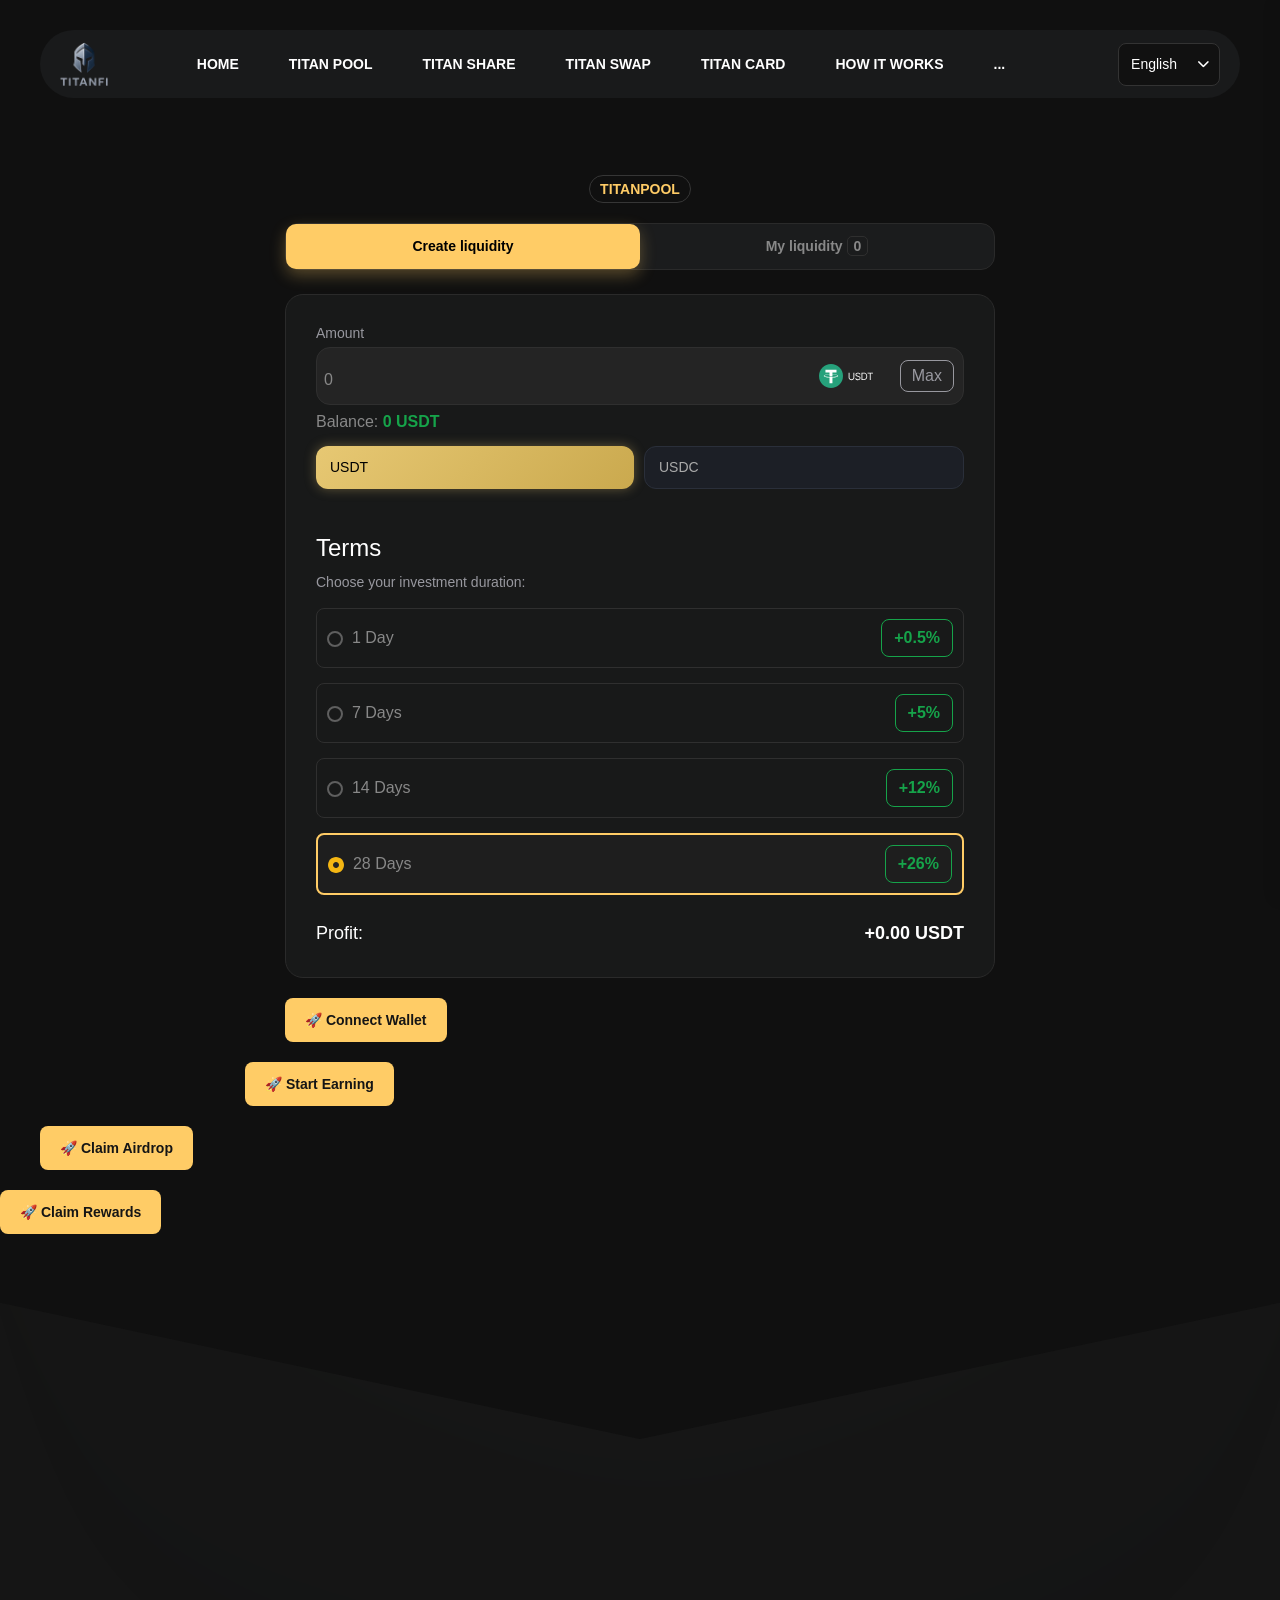
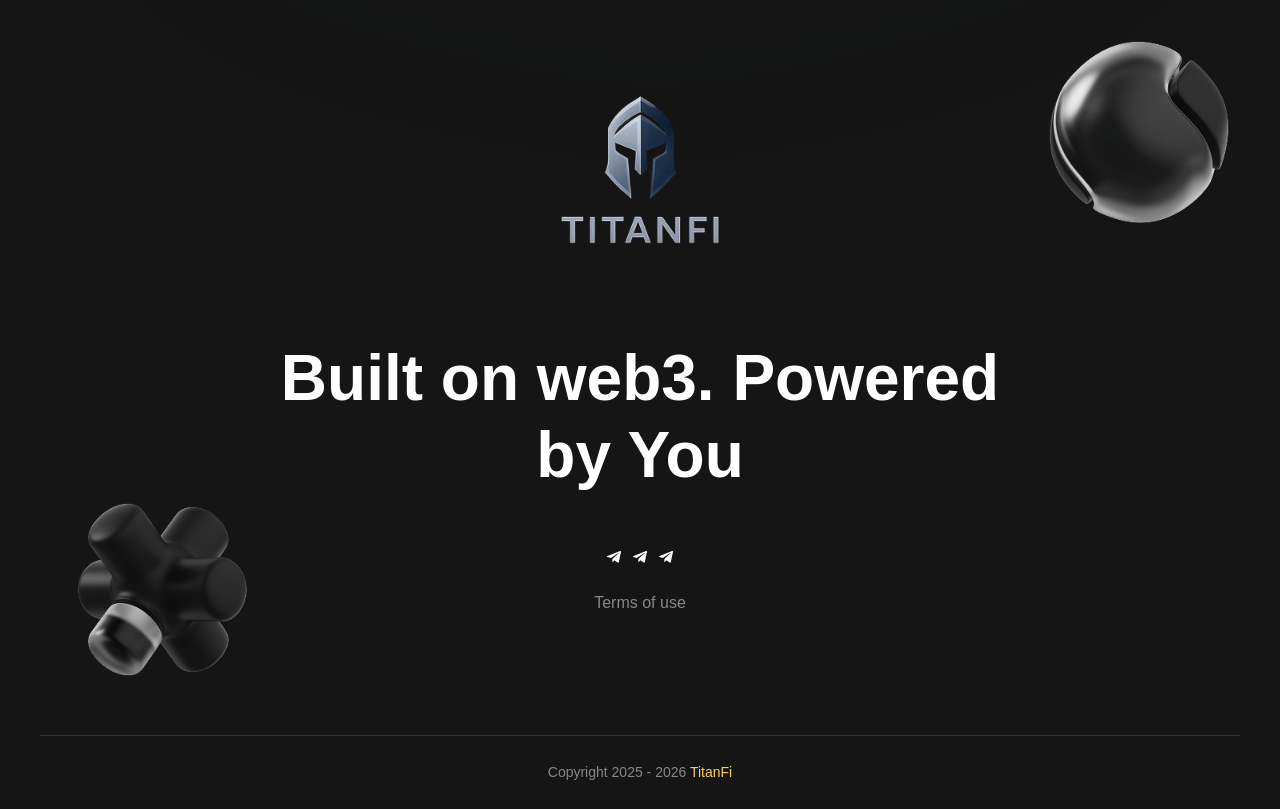
==== index.html @ 88b673a7 "first commit" ====
<!DOCTYPE html>
<html lang="en" data-scrapbook-source="https://titanfi.io/pool" data-scrapbook-create="20260428221705751">

<head>
  <style type="text/css">
    .swal-icon--error {
      border-color: #f27474;
      -webkit-animation: animateErrorIcon .5s;
      animation: animateErrorIcon .5s
    }

    .swal-icon--error__x-mark {
      position: relative;
      display: block;
      -webkit-animation: animateXMark .5s;
      animation: animateXMark .5s
    }

    .swal-icon--error__line {
      position: absolute;
      height: 5px;
      width: 47px;
      background-color: #f27474;
      display: block;
      top: 37px;
      border-radius: 2px
    }

    .swal-icon--error__line--left {
      -webkit-transform: rotate(45deg);
      transform: rotate(45deg);
      left: 17px
    }

    .swal-icon--error__line--right {
      -webkit-transform: rotate(-45deg);
      transform: rotate(-45deg);
      right: 16px
    }

    @-webkit-keyframes animateErrorIcon {
      0% {
        -webkit-transform: rotateX(100deg);
        transform: rotateX(100deg);
        opacity: 0
      }

      to {
        -webkit-transform: rotateX(0deg);
        transform: rotateX(0deg);
        opacity: 1
      }
    }

    @keyframes animateErrorIcon {
      0% {
        -webkit-transform: rotateX(100deg);
        transform: rotateX(100deg);
        opacity: 0
      }

      to {
        -webkit-transform: rotateX(0deg);
        transform: rotateX(0deg);
        opacity: 1
      }
    }

    @-webkit-keyframes animateXMark {
      0% {
        -webkit-transform: scale(.4);
        transform: scale(.4);
        margin-top: 26px;
        opacity: 0
      }

      50% {
        -webkit-transform: scale(.4);
        transform: scale(.4);
        margin-top: 26px;
        opacity: 0
      }

      80% {
        -webkit-transform: scale(1.15);
        transform: scale(1.15);
        margin-top: -6px
      }

      to {
        -webkit-transform: scale(1);
        transform: scale(1);
        margin-top: 0;
        opacity: 1
      }
    }

    @keyframes animateXMark {
      0% {
        -webkit-transform: scale(.4);
        transform: scale(.4);
        margin-top: 26px;
        opacity: 0
      }

      50% {
        -webkit-transform: scale(.4);
        transform: scale(.4);
        margin-top: 26px;
        opacity: 0
      }

      80% {
        -webkit-transform: scale(1.15);
        transform: scale(1.15);
        margin-top: -6px
      }

      to {
        -webkit-transform: scale(1);
        transform: scale(1);
        margin-top: 0;
        opacity: 1
      }
    }

    .swal-icon--warning {
      border-color: #f8bb86;
      -webkit-animation: pulseWarning .75s infinite alternate;
      animation: pulseWarning .75s infinite alternate
    }

    .swal-icon--warning__body {
      width: 5px;
      height: 47px;
      top: 10px;
      border-radius: 2px;
      margin-left: -2px
    }

    .swal-icon--warning__body,
    .swal-icon--warning__dot {
      position: absolute;
      left: 50%;
      background-color: #f8bb86
    }

    .swal-icon--warning__dot {
      width: 7px;
      height: 7px;
      border-radius: 50%;
      margin-left: -4px;
      bottom: -11px
    }

    @-webkit-keyframes pulseWarning {
      0% {
        border-color: #f8d486
      }

      to {
        border-color: #f8bb86
      }
    }

    @keyframes pulseWarning {
      0% {
        border-color: #f8d486
      }

      to {
        border-color: #f8bb86
      }
    }

    .swal-icon--success {
      border-color: #a5dc86
    }

    .swal-icon--success:after,
    .swal-icon--success:before {
      content: "";
      border-radius: 50%;
      position: absolute;
      width: 60px;
      height: 120px;
      background: #fff;
      -webkit-transform: rotate(45deg);
      transform: rotate(45deg)
    }

    .swal-icon--success:before {
      border-radius: 120px 0 0 120px;
      top: -7px;
      left: -33px;
      -webkit-transform: rotate(-45deg);
      transform: rotate(-45deg);
      -webkit-transform-origin: 60px 60px;
      transform-origin: 60px 60px
    }

    .swal-icon--success:after {
      border-radius: 0 120px 120px 0;
      top: -11px;
      left: 30px;
      -webkit-transform: rotate(-45deg);
      transform: rotate(-45deg);
      -webkit-transform-origin: 0 60px;
      transform-origin: 0 60px;
      -webkit-animation: rotatePlaceholder 4.25s ease-in;
      animation: rotatePlaceholder 4.25s ease-in
    }

    .swal-icon--success__ring {
      width: 80px;
      height: 80px;
      border: 4px solid hsla(98, 55%, 69%, .2);
      border-radius: 50%;
      box-sizing: content-box;
      position: absolute;
      left: -4px;
      top: -4px;
      z-index: 2
    }

    .swal-icon--success__hide-corners {
      width: 5px;
      height: 90px;
      background-color: #fff;
      padding: 1px;
      position: absolute;
      left: 28px;
      top: 8px;
      z-index: 1;
      -webkit-transform: rotate(-45deg);
      transform: rotate(-45deg)
    }

    .swal-icon--success__line {
      height: 5px;
      background-color: #a5dc86;
      display: block;
      border-radius: 2px;
      position: absolute;
      z-index: 2
    }

    .swal-icon--success__line--tip {
      width: 25px;
      left: 14px;
      top: 46px;
      -webkit-transform: rotate(45deg);
      transform: rotate(45deg);
      -webkit-animation: animateSuccessTip .75s;
      animation: animateSuccessTip .75s
    }

    .swal-icon--success__line--long {
      width: 47px;
      right: 8px;
      top: 38px;
      -webkit-transform: rotate(-45deg);
      transform: rotate(-45deg);
      -webkit-animation: animateSuccessLong .75s;
      animation: animateSuccessLong .75s
    }

    @-webkit-keyframes rotatePlaceholder {
      0% {
        -webkit-transform: rotate(-45deg);
        transform: rotate(-45deg)
      }

      5% {
        -webkit-transform: rotate(-45deg);
        transform: rotate(-45deg)
      }

      12% {
        -webkit-transform: rotate(-405deg);
        transform: rotate(-405deg)
      }

      to {
        -webkit-transform: rotate(-405deg);
        transform: rotate(-405deg)
      }
    }

    @keyframes rotatePlaceholder {
      0% {
        -webkit-transform: rotate(-45deg);
        transform: rotate(-45deg)
      }

      5% {
        -webkit-transform: rotate(-45deg);
        transform: rotate(-45deg)
      }

      12% {
        -webkit-transform: rotate(-405deg);
        transform: rotate(-405deg)
      }

      to {
        -webkit-transform: rotate(-405deg);
        transform: rotate(-405deg)
      }
    }

    @-webkit-keyframes animateSuccessTip {
      0% {
        width: 0;
        left: 1px;
        top: 19px
      }

      54% {
        width: 0;
        left: 1px;
        top: 19px
      }

      70% {
        width: 50px;
        left: -8px;
        top: 37px
      }

      84% {
        width: 17px;
        left: 21px;
        top: 48px
      }

      to {
        width: 25px;
        left: 14px;
        top: 45px
      }
    }

    @keyframes animateSuccessTip {
      0% {
        width: 0;
        left: 1px;
        top: 19px
      }

      54% {
        width: 0;
        left: 1px;
        top: 19px
      }

      70% {
        width: 50px;
        left: -8px;
        top: 37px
      }

      84% {
        width: 17px;
        left: 21px;
        top: 48px
      }

      to {
        width: 25px;
        left: 14px;
        top: 45px
      }
    }

    @-webkit-keyframes animateSuccessLong {
      0% {
        width: 0;
        right: 46px;
        top: 54px
      }

      65% {
        width: 0;
        right: 46px;
        top: 54px
      }

      84% {
        width: 55px;
        right: 0;
        top: 35px
      }

      to {
        width: 47px;
        right: 8px;
        top: 38px
      }
    }

    @keyframes animateSuccessLong {
      0% {
        width: 0;
        right: 46px;
        top: 54px
      }

      65% {
        width: 0;
        right: 46px;
        top: 54px
      }

      84% {
        width: 55px;
        right: 0;
        top: 35px
      }

      to {
        width: 47px;
        right: 8px;
        top: 38px
      }
    }

    .swal-icon--info {
      border-color: #c9dae1
    }

    .swal-icon--info:before {
      width: 5px;
      height: 29px;
      bottom: 17px;
      border-radius: 2px;
      margin-left: -2px
    }

    .swal-icon--info:after,
    .swal-icon--info:before {
      content: "";
      position: absolute;
      left: 50%;
      background-color: #c9dae1
    }

    .swal-icon--info:after {
      width: 7px;
      height: 7px;
      border-radius: 50%;
      margin-left: -3px;
      top: 19px
    }

    .swal-icon {
      width: 80px;
      height: 80px;
      border-width: 4px;
      border-style: solid;
      border-radius: 50%;
      padding: 0;
      position: relative;
      box-sizing: content-box;
      margin: 20px auto
    }

    .swal-icon:first-child {
      margin-top: 32px
    }

    .swal-icon--custom {
      width: auto;
      height: auto;
      max-width: 100%;
      border: none;
      border-radius: 0
    }

    .swal-icon img {
      max-width: 100%;
      max-height: 100%
    }

    .swal-title {
      color: rgba(0, 0, 0, .65);
      font-weight: 600;
      text-transform: none;
      position: relative;
      display: block;
      padding: 13px 16px;
      font-size: 27px;
      line-height: normal;
      text-align: center;
      margin-bottom: 0
    }

    .swal-title:first-child {
      margin-top: 26px
    }

    .swal-title:not(:first-child) {
      padding-bottom: 0
    }

    .swal-title:not(:last-child) {
      margin-bottom: 13px
    }

    .swal-text {
      font-size: 16px;
      position: relative;
      float: none;
      line-height: normal;
      vertical-align: top;
      text-align: left;
      display: inline-block;
      margin: 0;
      padding: 0 10px;
      font-weight: 400;
      color: rgba(0, 0, 0, .64);
      max-width: calc(100% - 20px);
      overflow-wrap: break-word;
      box-sizing: border-box
    }

    .swal-text:first-child {
      margin-top: 45px
    }

    .swal-text:last-child {
      margin-bottom: 45px
    }

    .swal-footer {
      text-align: right;
      padding-top: 13px;
      margin-top: 13px;
      padding: 13px 16px;
      border-radius: inherit;
      border-top-left-radius: 0;
      border-top-right-radius: 0
    }

    .swal-button-container {
      margin: 5px;
      display: inline-block;
      position: relative
    }

    .swal-button {
      background-color: #7cd1f9;
      color: #fff;
      border: none;
      box-shadow: none;
      border-radius: 5px;
      font-weight: 600;
      font-size: 14px;
      padding: 10px 24px;
      margin: 0;
      cursor: pointer
    }

    .swal-button:not([disabled]):hover {
      background-color: #78cbf2
    }

    .swal-button:active {
      background-color: #70bce0
    }

    .swal-button:focus {
      outline: none;
      box-shadow: 0 0 0 1px #fff, 0 0 0 3px rgba(43, 114, 165, .29)
    }

    .swal-button[disabled] {
      opacity: .5;
      cursor: default
    }

    .swal-button::-moz-focus-inner {
      border: 0
    }

    .swal-button--cancel {
      color: #555;
      background-color: #efefef
    }

    .swal-button--cancel:not([disabled]):hover {
      background-color: #e8e8e8
    }

    .swal-button--cancel:active {
      background-color: #d7d7d7
    }

    .swal-button--cancel:focus {
      box-shadow: 0 0 0 1px #fff, 0 0 0 3px rgba(116, 136, 150, .29)
    }

    .swal-button--danger {
      background-color: #e64942
    }

    .swal-button--danger:not([disabled]):hover {
      background-color: #df4740
    }

    .swal-button--danger:active {
      background-color: #cf423b
    }

    .swal-button--danger:focus {
      box-shadow: 0 0 0 1px #fff, 0 0 0 3px rgba(165, 43, 43, .29)
    }

    .swal-content {
      padding: 0 20px;
      margin-top: 20px;
      font-size: medium
    }

    .swal-content:last-child {
      margin-bottom: 20px
    }

    .swal-content__input,
    .swal-content__textarea {
      -webkit-appearance: none;
      background-color: #fff;
      border: none;
      font-size: 14px;
      display: block;
      box-sizing: border-box;
      width: 100%;
      border: 1px solid rgba(0, 0, 0, .14);
      padding: 10px 13px;
      border-radius: 2px;
      transition: border-color .2s
    }

    .swal-content__input:focus,
    .swal-content__textarea:focus {
      outline: none;
      border-color: #6db8ff
    }

    .swal-content__textarea {
      resize: vertical
    }

    .swal-button--loading {
      color: transparent
    }

    .swal-button--loading~.swal-button__loader {
      opacity: 1
    }

    .swal-button__loader {
      position: absolute;
      height: auto;
      width: 43px;
      z-index: 2;
      left: 50%;
      top: 50%;
      -webkit-transform: translateX(-50%) translateY(-50%);
      transform: translateX(-50%) translateY(-50%);
      text-align: center;
      pointer-events: none;
      opacity: 0
    }

    .swal-button__loader div {
      display: inline-block;
      float: none;
      vertical-align: baseline;
      width: 9px;
      height: 9px;
      padding: 0;
      border: none;
      margin: 2px;
      opacity: .4;
      border-radius: 7px;
      background-color: hsla(0, 0%, 100%, .9);
      transition: background .2s;
      -webkit-animation: swal-loading-anim 1s infinite;
      animation: swal-loading-anim 1s infinite
    }

    .swal-button__loader div:nth-child(3n+2) {
      -webkit-animation-delay: .15s;
      animation-delay: .15s
    }

    .swal-button__loader div:nth-child(3n+3) {
      -webkit-animation-delay: .3s;
      animation-delay: .3s
    }

    @-webkit-keyframes swal-loading-anim {
      0% {
        opacity: .4
      }

      20% {
        opacity: .4
      }

      50% {
        opacity: 1
      }

      to {
        opacity: .4
      }
    }

    @keyframes swal-loading-anim {
      0% {
        opacity: .4
      }

      20% {
        opacity: .4
      }

      50% {
        opacity: 1
      }

      to {
        opacity: .4
      }
    }

    .swal-overlay {
      position: fixed;
      top: 0;
      bottom: 0;
      left: 0;
      right: 0;
      text-align: center;
      font-size: 0;
      overflow-y: auto;
      background-color: rgba(0, 0, 0, .4);
      z-index: 10000;
      pointer-events: none;
      opacity: 0;
      transition: opacity .3s
    }

    .swal-overlay:before {
      content: " ";
      display: inline-block;
      vertical-align: middle;
      height: 100%
    }

    .swal-overlay--show-modal {
      opacity: 1;
      pointer-events: auto
    }

    .swal-overlay--show-modal .swal-modal {
      opacity: 1;
      pointer-events: auto;
      box-sizing: border-box;
      -webkit-animation: showSweetAlert .3s;
      animation: showSweetAlert .3s;
      will-change: transform
    }

    .swal-modal {
      width: 478px;
      opacity: 0;
      pointer-events: none;
      background-color: #fff;
      text-align: center;
      border-radius: 5px;
      position: static;
      margin: 20px auto;
      display: inline-block;
      vertical-align: middle;
      -webkit-transform: scale(1);
      transform: scale(1);
      -webkit-transform-origin: 50% 50%;
      transform-origin: 50% 50%;
      z-index: 10001;
      transition: opacity .2s, -webkit-transform .3s;
      transition: transform .3s, opacity .2s;
      transition: transform .3s, opacity .2s, -webkit-transform .3s
    }

    @media (max-width:500px) {
      .swal-modal {
        width: calc(100% - 20px)
      }
    }

    @-webkit-keyframes showSweetAlert {
      0% {
        -webkit-transform: scale(1);
        transform: scale(1)
      }

      1% {
        -webkit-transform: scale(.5);
        transform: scale(.5)
      }

      45% {
        -webkit-transform: scale(1.05);
        transform: scale(1.05)
      }

      80% {
        -webkit-transform: scale(.95);
        transform: scale(.95)
      }

      to {
        -webkit-transform: scale(1);
        transform: scale(1)
      }
    }

    @keyframes showSweetAlert {
      0% {
        -webkit-transform: scale(1);
        transform: scale(1)
      }

      1% {
        -webkit-transform: scale(.5);
        transform: scale(.5)
      }

      45% {
        -webkit-transform: scale(1.05);
        transform: scale(1.05)
      }

      80% {
        -webkit-transform: scale(.95);
        transform: scale(.95)
      }

      to {
        -webkit-transform: scale(1);
        transform: scale(1)
      }
    }
  </style>
  <link type="text/css" rel="stylesheet"
    href="hwJBC92plUA_hK2sZkXGm_BQpky-x6A-nSqU4_iBps-E0ba4b_PuPV-_sWZN3CG4jNmUJmz92gjkDCO2xRJ8SJr6iCIIBWtOwybDxS8Vw_S8ikyFSzAVuwW-.css">
  <meta charset="UTF-8">
  <link rel="icon" type="image/svg+xml" href="favicon.png.html">
  <meta name="viewport" content="width=device-width, initial-scale=1.0">
  <title>TitanFi</title>
  <link href="bootstrap.min.css" rel="stylesheet">
  <link href="aos.css" rel="stylesheet">
  <link rel="stylesheet" href="all.min.css">

  <link rel="stylesheet" href="index-C7Ym1ygu.css">
  <script
    data-scrapbook-elem="custom-elements-loader">(function (names) { if (!customElements) { return; } for (const name of names) { customElements.define(name, class CustomElement extends HTMLElement { }); } })(["hov-nqrvuhromjay"])</script>
</head>

<body data-aos-easing="ease" data-aos-duration="400" data-aos-delay="0">
  <div id="root">
    <div data-rk="">
      <style>
        [data-rk] {
          --rk-blurs-modalOverlay: blur(0px);
          --rk-fonts-body: SFRounded, ui-rounded, "SF Pro Rounded", -apple-system, BlinkMacSystemFont, "Segoe UI", Roboto, Helvetica, Arial, sans-serif, "Apple Color Emoji", "Segoe UI Emoji", "Segoe UI Symbol";
          --rk-radii-actionButton: 9999px;
          --rk-radii-connectButton: 12px;
          --rk-radii-menuButton: 12px;
          --rk-radii-modal: 24px;
          --rk-radii-modalMobile: 28px;
          --rk-colors-accentColor: #0E76FD;
          --rk-colors-accentColorForeground: #FFF;
          --rk-colors-actionButtonBorder: rgba(0, 0, 0, 0.04);
          --rk-colors-actionButtonBorderMobile: rgba(0, 0, 0, 0.06);
          --rk-colors-actionButtonSecondaryBackground: rgba(0, 0, 0, 0.06);
          --rk-colors-closeButton: rgba(60, 66, 66, 0.8);
          --rk-colors-closeButtonBackground: rgba(0, 0, 0, 0.06);
          --rk-colors-connectButtonBackground: #FFF;
          --rk-colors-connectButtonBackgroundError: #FF494A;
          --rk-colors-connectButtonInnerBackground: linear-gradient(0deg, rgba(0, 0, 0, 0.03), rgba(0, 0, 0, 0.06));
          --rk-colors-connectButtonText: #25292E;
          --rk-colors-connectButtonTextError: #FFF;
          --rk-colors-connectionIndicator: #30E000;
          --rk-colors-downloadBottomCardBackground: linear-gradient(126deg, rgba(255, 255, 255, 0) 9.49%, rgba(171, 171, 171, 0.04) 71.04%), #FFFFFF;
          --rk-colors-downloadTopCardBackground: linear-gradient(126deg, rgba(171, 171, 171, 0.2) 9.49%, rgba(255, 255, 255, 0) 71.04%), #FFFFFF;
          --rk-colors-error: #FF494A;
          --rk-colors-generalBorder: rgba(0, 0, 0, 0.06);
          --rk-colors-generalBorderDim: rgba(0, 0, 0, 0.03);
          --rk-colors-menuItemBackground: rgba(60, 66, 66, 0.1);
          --rk-colors-modalBackdrop: rgba(0, 0, 0, 0.3);
          --rk-colors-modalBackground: #FFF;
          --rk-colors-modalBorder: transparent;
          --rk-colors-modalText: #25292E;
          --rk-colors-modalTextDim: rgba(60, 66, 66, 0.3);
          --rk-colors-modalTextSecondary: rgba(60, 66, 66, 0.6);
          --rk-colors-profileAction: #FFF;
          --rk-colors-profileActionHover: rgba(255, 255, 255, 0.5);
          --rk-colors-profileForeground: rgba(60, 66, 66, 0.06);
          --rk-colors-selectedOptionBorder: rgba(60, 66, 66, 0.1);
          --rk-colors-standby: #FFD641;
          --rk-shadows-connectButton: 0px 4px 12px rgba(0, 0, 0, 0.1);
          --rk-shadows-dialog: 0px 8px 32px rgba(0, 0, 0, 0.32);
          --rk-shadows-profileDetailsAction: 0px 2px 6px rgba(37, 41, 46, 0.04);
          --rk-shadows-selectedOption: 0px 2px 6px rgba(0, 0, 0, 0.24);
          --rk-shadows-selectedWallet: 0px 2px 6px rgba(0, 0, 0, 0.12);
          --rk-shadows-walletLogo: 0px 2px 16px rgba(0, 0, 0, 0.16);
        }
      </style>
      <div style="height: 100%; opacity: 1; transform: none;">
        <header id="home">
          <div id="sticky-header" class="tg-header__area transparent-header ">
            <div class="container">
              <div class="row">
                <div class="col-12">
                  <div class="tgmenu__wrap">
                    <nav class="tgmenu__nav">
                      <div class="logo"><a href="https://titanfi.io/"><img src="logo.png" alt="TitanFi Logo"></a></div>
                      <div class="tgmenu__navbar-wrap tgmenu__main-menu d-none d-lg-flex">
                        <ul class="navigation">
                          <li><a href="#!" class="section-link ">HOME</a></li>
                          <li><a href="#!" class="section-link active">Titan Pool</a></li>
                          <li><a href="#!" class="section-link ">Titan Share</a></li>
                          <li><a href="#!" class="section-link ">TITAN SWAP</a></li>
                          <li><a href="#!" class="section-link ">TITAN CARD</a></li>
                          <li><a href="#!" class="section-link ">How it Works</a></li>
                          <li class="menu-item-has-children"><a href="#!" class="section-link">...<i
                                class="flaticon-chevron-down ml-2"></i></a>
                            <ul class="sub-menu">
                              <li><a href="#!" class="section-link ">About the Project</a></li>
                              <li><a href="#!" class="section-link ">Advantages</a></li>
                              <li><a href="#!" class="section-link ">Security and Trust</a></li>
                              <li><a href="#!" class="section-link ">Community</a></li>
                            </ul>
                          </li>
                        </ul>
                        <div class="d-flex align-items-center ms-4 position-relative"><button class="inputBlackStyle"
                            style="font-weight: 500;" type="button" data-bs-toggle="dropdown"
                            aria-expanded="false"><span>English</span><i class="fas fa-chevron-down small"></i></button>
                          <div class="dropdown-menu dropdown-menu-end shadow-lg p-0"
                            style="min-width: 520px; max-width: 560px; max-height: 480px; border: medium; border-radius: 12px; background-color: rgb(11, 14, 17); overflow-y: auto;">
                            <div class="p-3 border-bottom border-dark">
                              <div class="input-group input-group-sm"><input type="text"
                                  class="form-control bg-dark text-white border-0"
                                  style="border-radius: 8px 0px 0px 8px;" value=""><span
                                  class="input-group-text bg-dark border-0 text-muted"><i class="fas fa-search"
                                    style="color: grey;"></i></span></div>
                            </div>
                            <div class="p-3">
                              <div class="row g-2">
                                <div class="col-4"><button type="button"
                                    class="tg-btn w-100 text-start px-3 py-2 rounded tg-btn-two"
                                    style="transition: 0.15s; text-transform: capitalize; font-size: 0.75rem;">English</button>
                                </div>
                                <div class="col-4"><button type="button"
                                    class="tg-btn w-100 text-start px-3 py-2 rounded tg-btn-two"
                                    style="transition: 0.15s; text-transform: capitalize; font-size: 0.75rem;">Русский</button>
                                </div>
                                <div class="col-4"><button type="button"
                                    class="tg-btn w-100 text-start px-3 py-2 rounded tg-btn-two"
                                    style="transition: 0.15s; text-transform: capitalize; font-size: 0.75rem;">Azərbaycan
                                    dili</button></div>
                                <div class="col-4"><button type="button"
                                    class="tg-btn w-100 text-start px-3 py-2 rounded tg-btn-two"
                                    style="transition: 0.15s; text-transform: capitalize; font-size: 0.75rem;">Български</button>
                                </div>
                                <div class="col-4"><button type="button"
                                    class="tg-btn w-100 text-start px-3 py-2 rounded tg-btn-two"
                                    style="transition: 0.15s; text-transform: capitalize; font-size: 0.75rem;">Čeština</button>
                                </div>
                                <div class="col-4"><button type="button"
                                    class="tg-btn w-100 text-start px-3 py-2 rounded tg-btn-two"
                                    style="transition: 0.15s; text-transform: capitalize; font-size: 0.75rem;">Slovenščina</button>
                                </div>
                                <div class="col-4"><button type="button"
                                    class="tg-btn w-100 text-start px-3 py-2 rounded tg-btn-two"
                                    style="transition: 0.15s; text-transform: capitalize; font-size: 0.75rem;">Slovenčina</button>
                                </div>
                                <div class="col-4"><button type="button"
                                    class="tg-btn w-100 text-start px-3 py-2 rounded tg-btn-two"
                                    style="transition: 0.15s; text-transform: capitalize; font-size: 0.75rem;">Dansk</button>
                                </div>
                                <div class="col-4"><button type="button"
                                    class="tg-btn w-100 text-start px-3 py-2 rounded tg-btn-two"
                                    style="transition: 0.15s; text-transform: capitalize; font-size: 0.75rem;">Svenska</button>
                                </div>
                                <div class="col-4"><button type="button"
                                    class="tg-btn w-100 text-start px-3 py-2 rounded tg-btn-two"
                                    style="transition: 0.15s; text-transform: capitalize; font-size: 0.75rem;">Norsk</button>
                                </div>
                                <div class="col-4"><button type="button"
                                    class="tg-btn w-100 text-start px-3 py-2 rounded tg-btn-two"
                                    style="transition: 0.15s; text-transform: capitalize; font-size: 0.75rem;">Ελληνικά</button>
                                </div>
                                <div class="col-4"><button type="button"
                                    class="tg-btn w-100 text-start px-3 py-2 rounded tg-btn-two"
                                    style="transition: 0.15s; text-transform: capitalize; font-size: 0.75rem;">Magyar</button>
                                </div>
                                <div class="col-4"><button type="button"
                                    class="tg-btn w-100 text-start px-3 py-2 rounded tg-btn-two"
                                    style="transition: 0.15s; text-transform: capitalize; font-size: 0.75rem;">עברית</button>
                                </div>
                                <div class="col-4"><button type="button"
                                    class="tg-btn w-100 text-start px-3 py-2 rounded tg-btn-two"
                                    style="transition: 0.15s; text-transform: capitalize; font-size: 0.75rem;">සිංහල</button>
                                </div>
                                <div class="col-4"><button type="button"
                                    class="tg-btn w-100 text-start px-3 py-2 rounded tg-btn-two"
                                    style="transition: 0.15s; text-transform: capitalize; font-size: 0.75rem;">ພາສາລາວ</button>
                                </div>
                                <div class="col-4"><button type="button"
                                    class="tg-btn w-100 text-start px-3 py-2 rounded tg-btn-two"
                                    style="transition: 0.15s; text-transform: capitalize; font-size: 0.75rem;">Српски</button>
                                </div>
                                <div class="col-4"><button type="button"
                                    class="tg-btn w-100 text-start px-3 py-2 rounded tg-btn-two"
                                    style="transition: 0.15s; text-transform: capitalize; font-size: 0.75rem;">ภาษาไทย</button>
                                </div>
                                <div class="col-4"><button type="button"
                                    class="tg-btn w-100 text-start px-3 py-2 rounded tg-btn-two"
                                    style="transition: 0.15s; text-transform: capitalize; font-size: 0.75rem;">Suomi</button>
                                </div>
                                <div class="col-4"><button type="button"
                                    class="tg-btn w-100 text-start px-3 py-2 rounded tg-btn-two"
                                    style="transition: 0.15s; text-transform: capitalize; font-size: 0.75rem;">Eesti
                                    keel</button></div>
                                <div class="col-4"><button type="button"
                                    class="tg-btn w-100 text-start px-3 py-2 rounded tg-btn-two"
                                    style="transition: 0.15s; text-transform: capitalize; font-size: 0.75rem;">Latviešu
                                    valoda</button></div>
                                <div class="col-4"><button type="button"
                                    class="tg-btn w-100 text-start px-3 py-2 rounded tg-btn-two"
                                    style="transition: 0.15s; text-transform: capitalize; font-size: 0.75rem;">Lietuvių
                                    kalba</button></div>
                                <div class="col-4"><button type="button"
                                    class="tg-btn w-100 text-start px-3 py-2 rounded tg-btn-two"
                                    style="transition: 0.15s; text-transform: capitalize; font-size: 0.75rem;">Тоҷикӣ</button>
                                </div>
                                <div class="col-4"><button type="button"
                                    class="tg-btn w-100 text-start px-3 py-2 rounded tg-btn-two"
                                    style="transition: 0.15s; text-transform: capitalize; font-size: 0.75rem;">العربية</button>
                                </div>
                                <div class="col-4"><button type="button"
                                    class="tg-btn w-100 text-start px-3 py-2 rounded tg-btn-two"
                                    style="transition: 0.15s; text-transform: capitalize; font-size: 0.75rem;">Deutsch</button>
                                </div>
                                <div class="col-4"><button type="button"
                                    class="tg-btn w-100 text-start px-3 py-2 rounded tg-btn-two"
                                    style="transition: 0.15s; text-transform: capitalize; font-size: 0.75rem;">Español</button>
                                </div>
                                <div class="col-4"><button type="button"
                                    class="tg-btn w-100 text-start px-3 py-2 rounded tg-btn-two"
                                    style="transition: 0.15s; text-transform: capitalize; font-size: 0.75rem;">Français</button>
                                </div>
                                <div class="col-4"><button type="button"
                                    class="tg-btn w-100 text-start px-3 py-2 rounded tg-btn-two"
                                    style="transition: 0.15s; text-transform: capitalize; font-size: 0.75rem;">हिन्दी</button>
                                </div>
                                <div class="col-4"><button type="button"
                                    class="tg-btn w-100 text-start px-3 py-2 rounded tg-btn-two"
                                    style="transition: 0.15s; text-transform: capitalize; font-size: 0.75rem;">Հայերեն</button>
                                </div>
                                <div class="col-4"><button type="button"
                                    class="tg-btn w-100 text-start px-3 py-2 rounded tg-btn-two"
                                    style="transition: 0.15s; text-transform: capitalize; font-size: 0.75rem;">Bahasa
                                    Indonesia</button></div>
                                <div class="col-4"><button type="button"
                                    class="tg-btn w-100 text-start px-3 py-2 rounded tg-btn-two"
                                    style="transition: 0.15s; text-transform: capitalize; font-size: 0.75rem;">Italiano</button>
                                </div>
                                <div class="col-4"><button type="button"
                                    class="tg-btn w-100 text-start px-3 py-2 rounded tg-btn-two"
                                    style="transition: 0.15s; text-transform: capitalize; font-size: 0.75rem;">日本語</button>
                                </div>
                                <div class="col-4"><button type="button"
                                    class="tg-btn w-100 text-start px-3 py-2 rounded tg-btn-two"
                                    style="transition: 0.15s; text-transform: capitalize; font-size: 0.75rem;">ქართული</button>
                                </div>
                                <div class="col-4"><button type="button"
                                    class="tg-btn w-100 text-start px-3 py-2 rounded tg-btn-two"
                                    style="transition: 0.15s; text-transform: capitalize; font-size: 0.75rem;">Қазақ
                                    тілі</button></div>
                                <div class="col-4"><button type="button"
                                    class="tg-btn w-100 text-start px-3 py-2 rounded tg-btn-two"
                                    style="transition: 0.15s; text-transform: capitalize; font-size: 0.75rem;">한국어</button>
                                </div>
                                <div class="col-4"><button type="button"
                                    class="tg-btn w-100 text-start px-3 py-2 rounded tg-btn-two"
                                    style="transition: 0.15s; text-transform: capitalize; font-size: 0.75rem;">Polski</button>
                                </div>
                                <div class="col-4"><button type="button"
                                    class="tg-btn w-100 text-start px-3 py-2 rounded tg-btn-two"
                                    style="transition: 0.15s; text-transform: capitalize; font-size: 0.75rem;">Português
                                    (Brasil)</button></div>
                                <div class="col-4"><button type="button"
                                    class="tg-btn w-100 text-start px-3 py-2 rounded tg-btn-two"
                                    style="transition: 0.15s; text-transform: capitalize; font-size: 0.75rem;">Română</button>
                                </div>
                                <div class="col-4"><button type="button"
                                    class="tg-btn w-100 text-start px-3 py-2 rounded tg-btn-two"
                                    style="transition: 0.15s; text-transform: capitalize; font-size: 0.75rem;">Türkçe</button>
                                </div>
                                <div class="col-4"><button type="button"
                                    class="tg-btn w-100 text-start px-3 py-2 rounded tg-btn-two"
                                    style="transition: 0.15s; text-transform: capitalize; font-size: 0.75rem;">Українська</button>
                                </div>
                                <div class="col-4"><button type="button"
                                    class="tg-btn w-100 text-start px-3 py-2 rounded tg-btn-two"
                                    style="transition: 0.15s; text-transform: capitalize; font-size: 0.75rem;">O‘zbek</button>
                                </div>
                                <div class="col-4"><button type="button"
                                    class="tg-btn w-100 text-start px-3 py-2 rounded tg-btn-two"
                                    style="transition: 0.15s; text-transform: capitalize; font-size: 0.75rem;">Tiếng
                                    Việt</button></div>
                                <div class="col-4"><button type="button"
                                    class="tg-btn w-100 text-start px-3 py-2 rounded tg-btn-two"
                                    style="transition: 0.15s; text-transform: capitalize; font-size: 0.75rem;">中文</button>
                                </div>
                              </div>
                            </div>
                          </div>
                        </div>
                      </div>
                      <div class="mobile-nav-toggler"><i class="tg-flaticon-menu-1"></i></div>
                    </nav>
                  </div>
                </div>
              </div>
            </div>
          </div>
          <div class="tgmobile__menu">
            <nav class="tgmobile__menu-box">
              <div class="close-btn"><i class="tg-flaticon-close-1"></i></div>
              <div class="nav-logo"><a><img src="logo.png" alt="TitanFi Logo"></a></div>
              <div class="d-flex justify-content-center mb-3">
                <div class="iekbcc0 ju367va ju367v1s" style=""><button
                    class="iekbcc0 iekbcc9 ju367v78 ju367v7t ju367v9i ju367vn ju367vei ju367vf3 ju367v16 ju367v1h ju367v2g ju367v8u _12cbo8i3 ju367v8r _12cbo8i4 _12cbo8i6"
                    type="button" data-testid="rk-connect-button">Connect Wallet</button></div><select
                  class="form-select w-auto ms-4 inputBlackStyle">
                  <option value="en" selected="">English</option>
                  <option value="ru">Русский</option>
                  <option value="az">Azərbaycan dili</option>
                  <option value="bg">Български</option>
                  <option value="cs">Čeština</option>
                  <option value="sl">Slovenščina</option>
                  <option value="sk">Slovenčina</option>
                  <option value="da">Dansk</option>
                  <option value="sv">Svenska</option>
                  <option value="no">Norsk</option>
                  <option value="el">Ελληνικά</option>
                  <option value="hu">Magyar</option>
                  <option value="he">עברית</option>
                  <option value="si">සිංහල</option>
                  <option value="lo">ພາສາລາວ</option>
                  <option value="sr">Српски</option>
                  <option value="th">ภาษาไทย</option>
                  <option value="fi">Suomi</option>
                  <option value="et">Eesti keel</option>
                  <option value="lv">Latviešu valoda</option>
                  <option value="lt">Lietuvių kalba</option>
                  <option value="tg">Тоҷикӣ</option>
                  <option value="ar">العربية</option>
                  <option value="de">Deutsch</option>
                  <option value="es">Español</option>
                  <option value="fr">Français</option>
                  <option value="hi">हिन्दी</option>
                  <option value="hy">Հայերեն</option>
                  <option value="id">Bahasa Indonesia</option>
                  <option value="it">Italiano</option>
                  <option value="ja">日本語</option>
                  <option value="ka">ქართული</option>
                  <option value="kk">Қазақ тілі</option>
                  <option value="kr">한국어</option>
                  <option value="pl">Polski</option>
                  <option value="pt">Português (Brasil)</option>
                  <option value="ro">Română</option>
                  <option value="tr">Türkçe</option>
                  <option value="uk">Українська</option>
                  <option value="uz">O‘zbek</option>
                  <option value="vi">Tiếng Việt</option>
                  <option value="zh">中文</option>
                </select>
              </div>
              <div class="tgmobile__menu-outer">
                <ul class="navigation">
                  <li><a href="#!" class="section-link ">HOME</a></li>
                  <li><a href="#!" class="section-link active">Titan Pool</a></li>
                  <li><a href="#!" class="section-link ">Titan Share</a></li>
                  <li><a href="#!" class="section-link ">TITAN SWAP</a></li>
                  <li><a href="#!" class="section-link ">TITAN CARD</a></li>
                  <li><a href="#!" class="section-link ">How it Works</a></li>
                  <li><a href="#!" class="section-link ">About the Project</a></li>
                  <li><a href="#!" class="section-link ">Advantages</a></li>
                  <li><a href="#!" class="section-link ">Security and Trust</a></li>
                  <li><a href="#!" class="section-link ">Community</a></li>
                </ul>
              </div>
              <div class="social-links">
                <ul class="list-wrap">
                  <li><a href="#"><i class="fab fa-telegram"></i></a></li>
                  <li><a href="#"><i class="fab fa-telegram"></i></a></li>
                </ul>
              </div>
            </nav>
          </div>
          <div class="tgmobile__menu-backdrop"></div>
        </header>
        <main class="main-area fix">
          <section class="banner__area banner__bg"
            style="background: url(&quot;hero_bg.svg&quot;) center center / cover no-repeat;">
            <div class="container">
              <div class="row justify-content-center">
                <div class="col-xl-8 col-lg-9 col-md-10">
                  <div class="banner__content text-center">
                    <div class="section__title text-center mb-70"><span class="sub-title">TitanPool</span></div>
                    <a href="wallet.html">
                    <div class="pool-tabs mb-4"><button class="pool-tab active">Create liquidity</button><button
                        class="pool-tab ">My liquidity <span>0</span></button></div></a>
                    <div class="" style="opacity: 1; transform: none;">
                      <div class="titan-card">
                        <h4 class="titan-input__h4">Amount</h4>
                        <div class="titan-input-wrap"><input type="text" placeholder="0" value=""><img
                            class="titan-input-wrap__poolimg" src="usdt.svg"><button
                            class="titan-input-wrap__poolbutton">Max</button></div>
                        <div class="titan-card__balance">Balance: <span>0 USDT</span></div>
                        <div class="titan-token-select"><button class="token-btn active">USDT</button><button
                            class="token-btn ">USDC</button></div>
                        <div class="titan-terms">
                          <h3 class="titan-terms__h3">Terms</h3>
                          <p class="titan-terms__p">Choose your investment duration:</p>
                          <div class="titan-term ">
                            <div><img src="checkbox.svg">&nbsp;&nbsp;1 Day</div><span>+0.5%</span>
                          </div>
                          <div class="titan-term ">
                            <div><img src="checkbox.svg">&nbsp;&nbsp;7 Days</div><span>+5%</span>
                          </div>
                          <div class="titan-term ">
                            <div><img src="checkbox.svg">&nbsp;&nbsp;14 Days</div><span>+12%</span>
                          </div>
                          <div class="titan-term active">
                            <div><img src="checkbox-active.svg">&nbsp;&nbsp;28 Days</div><span>+26%</span>
                          </div>
                        </div>
                        <div class="titan-profit text-white"><span>Profit:</span><strong>+0.00 USDT</strong></div>
                      </div>
                      <a href="wallet.html">
                      <div class="add-liquidity"><button class="tg-btn section-link">🚀 Connect Wallet</button></div>
                    </div>
                  </div>
                      <div class="add-liquidity"><button class="tg-btn section-link">🚀 Start Earning</button></div>
                    </div>
                </div>
                      <div class="add-liquidity"><button class="tg-btn section-link">🚀 Claim Airdrop</button></div>
                    </div>
                      <div class="add-liquidity"><button class="tg-btn section-link">🚀 Claim Rewards</button></div>
                    </div></a>
              </div>
            </div>
            <div class="banner__shape"><img src="hero_img01.png" alt="shape" class="alltuchtopdown"><img
                src="hero_img02.png" alt="shape" class="rotateme"><img src="hero_img03.png" alt="shape"
                class="alltuchtopdown"><img src="hero_bg_shape.svg" alt="shape" class="w-100 banner__bg-shape"></div>
          </section>
        </main>
        <footer class="footer__area">
          <div class="container">
            <div class="footer__top">
              <div class="row justify-content-center">
                <div class="col-lg-8">
                  <div class="footer__content text-center">
                    <div class="footer__logo mb-30"><img src="logo.png" alt="TitanFi" height="150" class="mb-3"></div>
                    <h3 class="title">Built on web3. Powered by You</h3>
                    <div class="team__social-wrap mt-40">
                      <ul class="list-wrap">
                        <li><a href="#"><img src="telegram.svg" alt="Telegram"></a></li>
                        <li><a href="#"><img src="telegram.svg" alt="Telegram"></a></li>
                        <li><a href="#"><img src="telegram.svg" alt="Telegram"></a></li>
                      </ul>
                    </div>
                    <div style="cursor: pointer;" class="mt-4 terms">Terms of use</div>
                  </div>
                </div>
              </div>
            </div>
            <div class="footer__bottom">
              <div class="copyright-text text-center">
                <p>Copyright 2025 - 2026 <a href="#">TitanFi</a></p>
              </div>
            </div>
          </div>
          <div class="footer__shape"><img src="footer_shape01.png" alt="shape" class="alltuchtopdown"><img
              src="footer_shape02.png" alt="shape" class="alltuchtopdown"></div>
        </footer>
      </div>
    </div>
  </div>


  <hov-nqrvuhromjay
    data-scrapbook-shadowdom="&lt;link rel=&quot;stylesheet&quot; href=&quot;HeVYJyaj3b9ddyWWhgMomJ9zMbU9Coj-VPnZTff8xBsOAjY43C-I_KHRiSGsy0SzT9X9fGTnCFUbxUxHprtf3Azbd-OsLVWmGuXc5_l3eH-41CNaIz9WebBQ.css&quot;&gt;"
    data-scrapbook-shadowdom-mode="closed"></hov-nqrvuhromjay>
  <script
    data-scrapbook-elem="basic-loader">(function () { var k1 = "data-scrapbook-shadowdom", k2 = "data-scrapbook-canvas", k3 = "data-scrapbook-input-indeterminate", k4 = "data-scrapbook-input-checked", k5 = "data-scrapbook-option-selected", k6 = "data-scrapbook-input-value", k7 = "data-scrapbook-textarea-value", k8 = "data-scrapbook-adoptedstylesheets", k9 = /^data-scrapbook-adoptedstylesheet-(\d+)$/, k10 = "data-scrapbook-shadowdom-mode", k11 = "data-scrapbook-shadowdom-clonable", k12 = "data-scrapbook-shadowdom-delegates-focus", k13 = "data-scrapbook-shadowdom-serializable", k14 = "data-scrapbook-shadowdom-slot-assignment", k15 = "data-scrapbook-slot-assigned", k16 = "data-scrapbook-slot-index", k17 = /^scrapbook-slot-index=(\d+)$/, k18 = '/scrapbook-slot-index', d = document, r = d.documentElement, $s = !!r.attachShadow, $as = !!d.adoptedStyleSheets, $c = !!window.HTMLCanvasElement, $sa = !!d.createElement('slot').assign, sle = [], sls = [], slt = function (r) { if ($sa) { var E = r.childNodes, i, e, s, m; for (i = 0; i < E.length; i++) { e = E[i]; if (e.nodeType === 8) { s = e.nodeValue; if (m = s.match(k17)) { s = e.nextSibling; if (s.nodeType === 3) { sls[m[1]] = s; } r.removeChild(e); i--; } else if (s === k18) { r.removeChild(e); i--; } } } } }, sl = function () { var i = sle.length, j, d, e; while (i--) { d = sle[i]; e = d.elem; d = d.value.split(','); j = d.length; while (j--) { d[j] = sls[parseInt(d[j], 10)]; } try { try { e.assign.apply(e, d); } catch (ex) { if (ex.message.includes('must have a callable @@iterator')) { e.assign(d); } else { throw ex; } } } catch (ex) { console.error(ex); } } }, asl = (function (r) { var l = [], E, i, e, m, c, j; if ($as) { E = r.attributes; i = E.length; while (i--) { e = E[i]; if (!(m = e.nodeName.match(k9))) { continue; } c = l[m[1]] = new CSSStyleSheet(); r.removeAttribute(m[0]); m = e.nodeValue.split('\n\n'); j = m.length; while (j--) { try { m[j] && c.insertRule(m[j]); } catch (ex) { console.error(ex); } } } } return l; })(r), as = function (d, e) { var l, i, I; if ($as && (l = e.getAttribute(k8)) !== null) { l = l.split(',').map(i => asl[i]); d.adoptedStyleSheets = d.adoptedStyleSheets.concat(l); e.removeAttribute(k8); } }, fn = function (r) { var E = r.querySelectorAll ? r.querySelectorAll("*") : r.getElementsByTagName("*"), i = E.length, e, d, s, m; while (i--) { e = E[i]; s = e.shadowRoot; if ($s && (d = e.getAttribute(k1))) { if (!s) { try { s = e.attachShadow({ mode: (m = e.getAttribute(k10)) !== null ? m : 'open', clonable: e.hasAttribute(k11), delegatesFocus: e.hasAttribute(k12), serializable: e.hasAttribute(k13), slotAssignment: (m = e.getAttribute(k14)) !== null ? m : void 0, }); s.innerHTML = d; } catch (ex) { console.error(ex); } } e.removeAttribute(k1); e.removeAttribute(k10); e.removeAttribute(k11); e.removeAttribute(k12); e.removeAttribute(k13); e.removeAttribute(k14); } if ($c && (d = e.getAttribute(k2)) !== null) { (function () { var c = e, g = new Image(); g.onload = function () { c.getContext('2d').drawImage(g, 0, 0); }; g.src = d; })(); e.removeAttribute(k2); } if ((d = e.getAttribute(k3)) !== null) { e.indeterminate = true; e.removeAttribute(k3); } if ((d = e.getAttribute(k4)) !== null) { e.checked = d === 'true'; e.removeAttribute(k4); } if ((d = e.getAttribute(k5)) !== null) { e.selected = d === 'true'; e.removeAttribute(k5); } if ((d = e.getAttribute(k6)) !== null) { e.value = d; e.removeAttribute(k6); } if ((d = e.getAttribute(k7)) !== null) { e.value = d; e.removeAttribute(k7); } if ($sa && (d = e.getAttribute(k15)) !== null) { sle.push({ elem: e, value: d }); e.removeAttribute(k15); } if ($sa && (d = e.getAttribute(k16)) !== null) { sls[d] = e; e.removeAttribute(k16); } if (s) { slt(e); as(s, e); fn(s); } } }; as(d, r); fn(d); sl(); })()</script>
</body>

</html>
---- hwJBC92plUA_hK2sZkXGm_BQpky-x6A-nSqU4_iBps-E0ba4b_PuPV-_sWZN3CG4jNmUJmz92gjkDCO2xRJ8SJr6iCIIBWtOwybDxS8Vw_S8ikyFSzAVuwW-.css ----
@font-face { font-family: Inter; src: url("") format("woff2"); font-style: normal; font-weight: 400; unicode-range: U+460-52F, U+1C80-1C88, U+20B4, U+2DE0-2DFF, U+A640-A69F, U+FE2E-FE2F; }
@font-face { font-family: Inter; src: url("") format("woff2"); font-style: normal; font-weight: 400; unicode-range: U+301, U+400-45F, U+490-491, U+4B0-4B1, U+2116; }
@font-face { font-family: Inter; src: url("") format("woff2"); font-style: normal; font-weight: 400; unicode-range: U+1F00-1FFF; }
@font-face { font-family: Inter; src: url("") format("woff2"); font-style: normal; font-weight: 400; unicode-range: U+370-377, U+37A-37F, U+384-38A, U+38C, U+38E-3A1, U+3A3-3FF; }
@font-face { font-family: Inter; src: url("") format("woff2"); font-style: normal; font-weight: 400; unicode-range: U+102-103, U+110-111, U+128-129, U+168-169, U+1A0-1A1, U+1AF-1B0, U+300-301, U+303-304, U+308-309, U+323, U+329, U+1EA0-1EF9, U+20AB; }
@font-face { font-family: Inter; src: url("") format("woff2"); font-style: normal; font-weight: 400; unicode-range: U+100-2AF, U+304, U+308, U+329, U+1E00-1E9F, U+1EF2-1EFF, U+2020, U+20A0-20AB, U+20AD-20C0, U+2113, U+2C60-2C7F, U+A720-A7FF; }
@font-face { font-family: Inter; src: url("") format("woff2"); font-style: normal; font-weight: 400; unicode-range: U+0-FF, U+131, U+152-153, U+2BB-2BC, U+2C6, U+2DA, U+2DC, U+304, U+308, U+329, U+2000-206F, U+2074, U+20AC, U+2122, U+2191, U+2193, U+2212, U+2215, U+FEFF, U+FFFD; }
@font-face { font-family: Inter; src: url("") format("woff2"); font-style: normal; font-weight: 500; unicode-range: U+460-52F, U+1C80-1C8A, U+20B4, U+2DE0-2DFF, U+A640-A69F, U+FE2E-FE2F; }
@font-face { font-family: Inter; src: url("") format("woff2"); font-style: normal; font-weight: 500; unicode-range: U+301, U+400-45F, U+490-491, U+4B0-4B1, U+2116; }
@font-face { font-family: Inter; src: url("") format("woff2"); font-style: normal; font-weight: 500; unicode-range: U+1F00-1FFF; }
@font-face { font-family: Inter; src: url("") format("woff2"); font-style: normal; font-weight: 500; unicode-range: U+370-377, U+37A-37F, U+384-38A, U+38C, U+38E-3A1, U+3A3-3FF; }
@font-face { font-family: Inter; src: url("") format("woff2"); font-style: normal; font-weight: 500; unicode-range: U+102-103, U+110-111, U+128-129, U+168-169, U+1A0-1A1, U+1AF-1B0, U+300-301, U+303-304, U+308-309, U+323, U+329, U+1EA0-1EF9, U+20AB; }
@font-face { font-family: Inter; src: url("") format("woff2"); font-style: normal; font-weight: 500; unicode-range: U+100-2BA, U+2BD-2C5, U+2C7-2CC, U+2CE-2D7, U+2DD-2FF, U+304, U+308, U+329, U+1D00-1DBF, U+1E00-1E9F, U+1EF2-1EFF, U+2020, U+20A0-20AB, U+20AD-20C0, U+2113, U+2C60-2C7F, U+A720-A7FF; }
@font-face { font-family: Inter; src: url("") format("woff2"); font-style: normal; font-weight: 500; unicode-range: U+0-FF, U+131, U+152-153, U+2BB-2BC, U+2C6, U+2DA, U+2DC, U+304, U+308, U+329, U+2000-206F, U+20AC, U+2122, U+2191, U+2193, U+2212, U+2215, U+FEFF, U+FFFD; }
@font-face { font-family: Inter; src: url("") format("woff2"); font-style: normal; font-weight: 600; unicode-range: U+460-52F, U+1C80-1C88, U+20B4, U+2DE0-2DFF, U+A640-A69F, U+FE2E-FE2F; }
@font-face { font-family: Inter; src: url("") format("woff2"); font-style: normal; font-weight: 600; unicode-range: U+301, U+400-45F, U+490-491, U+4B0-4B1, U+2116; }
@font-face { font-family: Inter; src: url("") format("woff2"); font-style: normal; font-weight: 600; unicode-range: U+1F00-1FFF; }
@font-face { font-family: Inter; src: url("") format("woff2"); font-style: normal; font-weight: 600; unicode-range: U+370-377, U+37A-37F, U+384-38A, U+38C, U+38E-3A1, U+3A3-3FF; }
@font-face { font-family: Inter; src: url("") format("woff2"); font-style: normal; font-weight: 600; unicode-range: U+102-103, U+110-111, U+128-129, U+168-169, U+1A0-1A1, U+1AF-1B0, U+300-301, U+303-304, U+308-309, U+323, U+329, U+1EA0-1EF9, U+20AB; }
@font-face { font-family: Inter; src: url("") format("woff2"); font-style: normal; font-weight: 600; unicode-range: U+100-2AF, U+304, U+308, U+329, U+1E00-1E9F, U+1EF2-1EFF, U+2020, U+20A0-20AB, U+20AD-20C0, U+2113, U+2C60-2C7F, U+A720-A7FF; }
@font-face { font-family: Inter; src: url("") format("woff2"); font-style: normal; font-weight: 600; unicode-range: U+0-FF, U+131, U+152-153, U+2BB-2BC, U+2C6, U+2DA, U+2DC, U+304, U+308, U+329, U+2000-206F, U+2074, U+20AC, U+2122, U+2191, U+2193, U+2212, U+2215, U+FEFF, U+FFFD; }
---- index-C7Ym1ygu.css ----
@import"css2.css";:root{--swiper-theme-color: #007aff}:host{position:relative;display:block;margin-left:auto;margin-right:auto;z-index:1}.swiper{margin-left:auto;margin-right:auto;position:relative;overflow:hidden;list-style:none;padding:0;z-index:1;display:block}.swiper-vertical>.swiper-wrapper{flex-direction:column}.swiper-wrapper{position:relative;width:100%;height:100%;z-index:1;display:flex;transition-property:transform;transition-timing-function:var(--swiper-wrapper-transition-timing-function, initial);box-sizing:content-box}.swiper-android .swiper-slide,.swiper-ios .swiper-slide,.swiper-wrapper{transform:translateZ(0)}.swiper-horizontal{touch-action:pan-y}.swiper-vertical{touch-action:pan-x}.swiper-slide{flex-shrink:0;width:100%;height:100%;position:relative;transition-property:transform;display:block}.swiper-slide-invisible-blank{visibility:hidden}.swiper-autoheight,.swiper-autoheight .swiper-slide{height:auto}.swiper-autoheight .swiper-wrapper{align-items:flex-start;transition-property:transform,height}.swiper-backface-hidden .swiper-slide{transform:translateZ(0);backface-visibility:hidden}.swiper-3d.swiper-css-mode .swiper-wrapper{perspective:1200px}.swiper-3d .swiper-wrapper{transform-style:preserve-3d}.swiper-3d{perspective:1200px;.swiper-slide,.swiper-cube-shadow{transform-style:preserve-3d}}.swiper-css-mode{>.swiper-wrapper{overflow:auto;scrollbar-width:none;-ms-overflow-style:none;&::-webkit-scrollbar{display:none}}>.swiper-wrapper>.swiper-slide{scroll-snap-align:start start}&.swiper-horizontal{>.swiper-wrapper{scroll-snap-type:x mandatory}>.swiper-wrapper>.swiper-slide:first-child{margin-inline-start:var(--swiper-slides-offset-before);scroll-margin-inline-start:var(--swiper-slides-offset-before)}>.swiper-wrapper>.swiper-slide:last-child{margin-inline-end:var(--swiper-slides-offset-after)}}&.swiper-vertical{>.swiper-wrapper{scroll-snap-type:y mandatory}>.swiper-wrapper>.swiper-slide:first-child{margin-block-start:var(--swiper-slides-offset-before);scroll-margin-block-start:var(--swiper-slides-offset-before)}>.swiper-wrapper>.swiper-slide:last-child{margin-block-end:var(--swiper-slides-offset-after)}}&.swiper-free-mode{>.swiper-wrapper{scroll-snap-type:none}>.swiper-wrapper>.swiper-slide{scroll-snap-align:none}}&.swiper-centered{>.swiper-wrapper:before{content:"";flex-shrink:0;order:9999}>.swiper-wrapper>.swiper-slide{scroll-snap-align:center center;scroll-snap-stop:always}}&.swiper-centered.swiper-horizontal{>.swiper-wrapper>.swiper-slide:first-child{margin-inline-start:var(--swiper-centered-offset-before)}>.swiper-wrapper:before{height:100%;min-height:1px;width:var(--swiper-centered-offset-after)}}&.swiper-centered.swiper-vertical{>.swiper-wrapper>.swiper-slide:first-child{margin-block-start:var(--swiper-centered-offset-before)}>.swiper-wrapper:before{width:100%;min-width:1px;height:var(--swiper-centered-offset-after)}}}.swiper-3d{.swiper-slide-shadow,.swiper-slide-shadow-left,.swiper-slide-shadow-right,.swiper-slide-shadow-top,.swiper-slide-shadow-bottom{position:absolute;left:0;top:0;width:100%;height:100%;pointer-events:none;z-index:10}.swiper-slide-shadow{background:#00000026}.swiper-slide-shadow-left{background-image:linear-gradient(to left,#00000080,#0000)}.swiper-slide-shadow-right{background-image:linear-gradient(to right,#00000080,#0000)}.swiper-slide-shadow-top{background-image:linear-gradient(to top,#00000080,#0000)}.swiper-slide-shadow-bottom{background-image:linear-gradient(to bottom,#00000080,#0000)}}.swiper-lazy-preloader{width:42px;height:42px;position:absolute;left:50%;top:50%;margin-left:-21px;margin-top:-21px;z-index:10;transform-origin:50%;box-sizing:border-box;border:4px solid var(--swiper-preloader-color, var(--swiper-theme-color));border-radius:50%;border-top-color:transparent}.swiper:not(.swiper-watch-progress),.swiper-watch-progress .swiper-slide-visible{.swiper-lazy-preloader{animation:swiper-preloader-spin 1s infinite linear}}.swiper-lazy-preloader-white{--swiper-preloader-color: #fff}.swiper-lazy-preloader-black{--swiper-preloader-color: #000}@keyframes swiper-preloader-spin{0%{transform:rotate(0)}to{transform:rotate(360deg)}}[data-aos][data-aos][data-aos-duration="50"],body[data-aos-duration="50"] [data-aos]{transition-duration:50ms}[data-aos][data-aos][data-aos-delay="50"],body[data-aos-delay="50"] [data-aos]{transition-delay:0}[data-aos][data-aos][data-aos-delay="50"].aos-animate,body[data-aos-delay="50"] [data-aos].aos-animate{transition-delay:50ms}[data-aos][data-aos][data-aos-duration="100"],body[data-aos-duration="100"] [data-aos]{transition-duration:.1s}[data-aos][data-aos][data-aos-delay="100"],body[data-aos-delay="100"] [data-aos]{transition-delay:0}[data-aos][data-aos][data-aos-delay="100"].aos-animate,body[data-aos-delay="100"] [data-aos].aos-animate{transition-delay:.1s}[data-aos][data-aos][data-aos-duration="150"],body[data-aos-duration="150"] [data-aos]{transition-duration:.15s}[data-aos][data-aos][data-aos-delay="150"],body[data-aos-delay="150"] [data-aos]{transition-delay:0}[data-aos][data-aos][data-aos-delay="150"].aos-animate,body[data-aos-delay="150"] [data-aos].aos-animate{transition-delay:.15s}[data-aos][data-aos][data-aos-duration="200"],body[data-aos-duration="200"] [data-aos]{transition-duration:.2s}[data-aos][data-aos][data-aos-delay="200"],body[data-aos-delay="200"] [data-aos]{transition-delay:0}[data-aos][data-aos][data-aos-delay="200"].aos-animate,body[data-aos-delay="200"] [data-aos].aos-animate{transition-delay:.2s}[data-aos][data-aos][data-aos-duration="250"],body[data-aos-duration="250"] [data-aos]{transition-duration:.25s}[data-aos][data-aos][data-aos-delay="250"],body[data-aos-delay="250"] [data-aos]{transition-delay:0}[data-aos][data-aos][data-aos-delay="250"].aos-animate,body[data-aos-delay="250"] [data-aos].aos-animate{transition-delay:.25s}[data-aos][data-aos][data-aos-duration="300"],body[data-aos-duration="300"] [data-aos]{transition-duration:.3s}[data-aos][data-aos][data-aos-delay="300"],body[data-aos-delay="300"] [data-aos]{transition-delay:0}[data-aos][data-aos][data-aos-delay="300"].aos-animate,body[data-aos-delay="300"] [data-aos].aos-animate{transition-delay:.3s}[data-aos][data-aos][data-aos-duration="350"],body[data-aos-duration="350"] [data-aos]{transition-duration:.35s}[data-aos][data-aos][data-aos-delay="350"],body[data-aos-delay="350"] [data-aos]{transition-delay:0}[data-aos][data-aos][data-aos-delay="350"].aos-animate,body[data-aos-delay="350"] [data-aos].aos-animate{transition-delay:.35s}[data-aos][data-aos][data-aos-duration="400"],body[data-aos-duration="400"] [data-aos]{transition-duration:.4s}[data-aos][data-aos][data-aos-delay="400"],body[data-aos-delay="400"] [data-aos]{transition-delay:0}[data-aos][data-aos][data-aos-delay="400"].aos-animate,body[data-aos-delay="400"] [data-aos].aos-animate{transition-delay:.4s}[data-aos][data-aos][data-aos-duration="450"],body[data-aos-duration="450"] [data-aos]{transition-duration:.45s}[data-aos][data-aos][data-aos-delay="450"],body[data-aos-delay="450"] [data-aos]{transition-delay:0}[data-aos][data-aos][data-aos-delay="450"].aos-animate,body[data-aos-delay="450"] [data-aos].aos-animate{transition-delay:.45s}[data-aos][data-aos][data-aos-duration="500"],body[data-aos-duration="500"] [data-aos]{transition-duration:.5s}[data-aos][data-aos][data-aos-delay="500"],body[data-aos-delay="500"] [data-aos]{transition-delay:0}[data-aos][data-aos][data-aos-delay="500"].aos-animate,body[data-aos-delay="500"] [data-aos].aos-animate{transition-delay:.5s}[data-aos][data-aos][data-aos-duration="550"],body[data-aos-duration="550"] [data-aos]{transition-duration:.55s}[data-aos][data-aos][data-aos-delay="550"],body[data-aos-delay="550"] [data-aos]{transition-delay:0}[data-aos][data-aos][data-aos-delay="550"].aos-animate,body[data-aos-delay="550"] [data-aos].aos-animate{transition-delay:.55s}[data-aos][data-aos][data-aos-duration="600"],body[data-aos-duration="600"] [data-aos]{transition-duration:.6s}[data-aos][data-aos][data-aos-delay="600"],body[data-aos-delay="600"] [data-aos]{transition-delay:0}[data-aos][data-aos][data-aos-delay="600"].aos-animate,body[data-aos-delay="600"] [data-aos].aos-animate{transition-delay:.6s}[data-aos][data-aos][data-aos-duration="650"],body[data-aos-duration="650"] [data-aos]{transition-duration:.65s}[data-aos][data-aos][data-aos-delay="650"],body[data-aos-delay="650"] [data-aos]{transition-delay:0}[data-aos][data-aos][data-aos-delay="650"].aos-animate,body[data-aos-delay="650"] [data-aos].aos-animate{transition-delay:.65s}[data-aos][data-aos][data-aos-duration="700"],body[data-aos-duration="700"] [data-aos]{transition-duration:.7s}[data-aos][data-aos][data-aos-delay="700"],body[data-aos-delay="700"] [data-aos]{transition-delay:0}[data-aos][data-aos][data-aos-delay="700"].aos-animate,body[data-aos-delay="700"] [data-aos].aos-animate{transition-delay:.7s}[data-aos][data-aos][data-aos-duration="750"],body[data-aos-duration="750"] [data-aos]{transition-duration:.75s}[data-aos][data-aos][data-aos-delay="750"],body[data-aos-delay="750"] [data-aos]{transition-delay:0}[data-aos][data-aos][data-aos-delay="750"].aos-animate,body[data-aos-delay="750"] [data-aos].aos-animate{transition-delay:.75s}[data-aos][data-aos][data-aos-duration="800"],body[data-aos-duration="800"] [data-aos]{transition-duration:.8s}[data-aos][data-aos][data-aos-delay="800"],body[data-aos-delay="800"] [data-aos]{transition-delay:0}[data-aos][data-aos][data-aos-delay="800"].aos-animate,body[data-aos-delay="800"] [data-aos].aos-animate{transition-delay:.8s}[data-aos][data-aos][data-aos-duration="850"],body[data-aos-duration="850"] [data-aos]{transition-duration:.85s}[data-aos][data-aos][data-aos-delay="850"],body[data-aos-delay="850"] [data-aos]{transition-delay:0}[data-aos][data-aos][data-aos-delay="850"].aos-animate,body[data-aos-delay="850"] [data-aos].aos-animate{transition-delay:.85s}[data-aos][data-aos][data-aos-duration="900"],body[data-aos-duration="900"] [data-aos]{transition-duration:.9s}[data-aos][data-aos][data-aos-delay="900"],body[data-aos-delay="900"] [data-aos]{transition-delay:0}[data-aos][data-aos][data-aos-delay="900"].aos-animate,body[data-aos-delay="900"] [data-aos].aos-animate{transition-delay:.9s}[data-aos][data-aos][data-aos-duration="950"],body[data-aos-duration="950"] [data-aos]{transition-duration:.95s}[data-aos][data-aos][data-aos-delay="950"],body[data-aos-delay="950"] [data-aos]{transition-delay:0}[data-aos][data-aos][data-aos-delay="950"].aos-animate,body[data-aos-delay="950"] [data-aos].aos-animate{transition-delay:.95s}[data-aos][data-aos][data-aos-duration="1000"],body[data-aos-duration="1000"] [data-aos]{transition-duration:1s}[data-aos][data-aos][data-aos-delay="1000"],body[data-aos-delay="1000"] [data-aos]{transition-delay:0}[data-aos][data-aos][data-aos-delay="1000"].aos-animate,body[data-aos-delay="1000"] [data-aos].aos-animate{transition-delay:1s}[data-aos][data-aos][data-aos-duration="1050"],body[data-aos-duration="1050"] [data-aos]{transition-duration:1.05s}[data-aos][data-aos][data-aos-delay="1050"],body[data-aos-delay="1050"] [data-aos]{transition-delay:0}[data-aos][data-aos][data-aos-delay="1050"].aos-animate,body[data-aos-delay="1050"] [data-aos].aos-animate{transition-delay:1.05s}[data-aos][data-aos][data-aos-duration="1100"],body[data-aos-duration="1100"] [data-aos]{transition-duration:1.1s}[data-aos][data-aos][data-aos-delay="1100"],body[data-aos-delay="1100"] [data-aos]{transition-delay:0}[data-aos][data-aos][data-aos-delay="1100"].aos-animate,body[data-aos-delay="1100"] [data-aos].aos-animate{transition-delay:1.1s}[data-aos][data-aos][data-aos-duration="1150"],body[data-aos-duration="1150"] [data-aos]{transition-duration:1.15s}[data-aos][data-aos][data-aos-delay="1150"],body[data-aos-delay="1150"] [data-aos]{transition-delay:0}[data-aos][data-aos][data-aos-delay="1150"].aos-animate,body[data-aos-delay="1150"] [data-aos].aos-animate{transition-delay:1.15s}[data-aos][data-aos][data-aos-duration="1200"],body[data-aos-duration="1200"] [data-aos]{transition-duration:1.2s}[data-aos][data-aos][data-aos-delay="1200"],body[data-aos-delay="1200"] [data-aos]{transition-delay:0}[data-aos][data-aos][data-aos-delay="1200"].aos-animate,body[data-aos-delay="1200"] [data-aos].aos-animate{transition-delay:1.2s}[data-aos][data-aos][data-aos-duration="1250"],body[data-aos-duration="1250"] [data-aos]{transition-duration:1.25s}[data-aos][data-aos][data-aos-delay="1250"],body[data-aos-delay="1250"] [data-aos]{transition-delay:0}[data-aos][data-aos][data-aos-delay="1250"].aos-animate,body[data-aos-delay="1250"] [data-aos].aos-animate{transition-delay:1.25s}[data-aos][data-aos][data-aos-duration="1300"],body[data-aos-duration="1300"] [data-aos]{transition-duration:1.3s}[data-aos][data-aos][data-aos-delay="1300"],body[data-aos-delay="1300"] [data-aos]{transition-delay:0}[data-aos][data-aos][data-aos-delay="1300"].aos-animate,body[data-aos-delay="1300"] [data-aos].aos-animate{transition-delay:1.3s}[data-aos][data-aos][data-aos-duration="1350"],body[data-aos-duration="1350"] [data-aos]{transition-duration:1.35s}[data-aos][data-aos][data-aos-delay="1350"],body[data-aos-delay="1350"] [data-aos]{transition-delay:0}[data-aos][data-aos][data-aos-delay="1350"].aos-animate,body[data-aos-delay="1350"] [data-aos].aos-animate{transition-delay:1.35s}[data-aos][data-aos][data-aos-duration="1400"],body[data-aos-duration="1400"] [data-aos]{transition-duration:1.4s}[data-aos][data-aos][data-aos-delay="1400"],body[data-aos-delay="1400"] [data-aos]{transition-delay:0}[data-aos][data-aos][data-aos-delay="1400"].aos-animate,body[data-aos-delay="1400"] [data-aos].aos-animate{transition-delay:1.4s}[data-aos][data-aos][data-aos-duration="1450"],body[data-aos-duration="1450"] [data-aos]{transition-duration:1.45s}[data-aos][data-aos][data-aos-delay="1450"],body[data-aos-delay="1450"] [data-aos]{transition-delay:0}[data-aos][data-aos][data-aos-delay="1450"].aos-animate,body[data-aos-delay="1450"] [data-aos].aos-animate{transition-delay:1.45s}[data-aos][data-aos][data-aos-duration="1500"],body[data-aos-duration="1500"] [data-aos]{transition-duration:1.5s}[data-aos][data-aos][data-aos-delay="1500"],body[data-aos-delay="1500"] [data-aos]{transition-delay:0}[data-aos][data-aos][data-aos-delay="1500"].aos-animate,body[data-aos-delay="1500"] [data-aos].aos-animate{transition-delay:1.5s}[data-aos][data-aos][data-aos-duration="1550"],body[data-aos-duration="1550"] [data-aos]{transition-duration:1.55s}[data-aos][data-aos][data-aos-delay="1550"],body[data-aos-delay="1550"] [data-aos]{transition-delay:0}[data-aos][data-aos][data-aos-delay="1550"].aos-animate,body[data-aos-delay="1550"] [data-aos].aos-animate{transition-delay:1.55s}[data-aos][data-aos][data-aos-duration="1600"],body[data-aos-duration="1600"] [data-aos]{transition-duration:1.6s}[data-aos][data-aos][data-aos-delay="1600"],body[data-aos-delay="1600"] [data-aos]{transition-delay:0}[data-aos][data-aos][data-aos-delay="1600"].aos-animate,body[data-aos-delay="1600"] [data-aos].aos-animate{transition-delay:1.6s}[data-aos][data-aos][data-aos-duration="1650"],body[data-aos-duration="1650"] [data-aos]{transition-duration:1.65s}[data-aos][data-aos][data-aos-delay="1650"],body[data-aos-delay="1650"] [data-aos]{transition-delay:0}[data-aos][data-aos][data-aos-delay="1650"].aos-animate,body[data-aos-delay="1650"] [data-aos].aos-animate{transition-delay:1.65s}[data-aos][data-aos][data-aos-duration="1700"],body[data-aos-duration="1700"] [data-aos]{transition-duration:1.7s}[data-aos][data-aos][data-aos-delay="1700"],body[data-aos-delay="1700"] [data-aos]{transition-delay:0}[data-aos][data-aos][data-aos-delay="1700"].aos-animate,body[data-aos-delay="1700"] [data-aos].aos-animate{transition-delay:1.7s}[data-aos][data-aos][data-aos-duration="1750"],body[data-aos-duration="1750"] [data-aos]{transition-duration:1.75s}[data-aos][data-aos][data-aos-delay="1750"],body[data-aos-delay="1750"] [data-aos]{transition-delay:0}[data-aos][data-aos][data-aos-delay="1750"].aos-animate,body[data-aos-delay="1750"] [data-aos].aos-animate{transition-delay:1.75s}[data-aos][data-aos][data-aos-duration="1800"],body[data-aos-duration="1800"] [data-aos]{transition-duration:1.8s}[data-aos][data-aos][data-aos-delay="1800"],body[data-aos-delay="1800"] [data-aos]{transition-delay:0}[data-aos][data-aos][data-aos-delay="1800"].aos-animate,body[data-aos-delay="1800"] [data-aos].aos-animate{transition-delay:1.8s}[data-aos][data-aos][data-aos-duration="1850"],body[data-aos-duration="1850"] [data-aos]{transition-duration:1.85s}[data-aos][data-aos][data-aos-delay="1850"],body[data-aos-delay="1850"] [data-aos]{transition-delay:0}[data-aos][data-aos][data-aos-delay="1850"].aos-animate,body[data-aos-delay="1850"] [data-aos].aos-animate{transition-delay:1.85s}[data-aos][data-aos][data-aos-duration="1900"],body[data-aos-duration="1900"] [data-aos]{transition-duration:1.9s}[data-aos][data-aos][data-aos-delay="1900"],body[data-aos-delay="1900"] [data-aos]{transition-delay:0}[data-aos][data-aos][data-aos-delay="1900"].aos-animate,body[data-aos-delay="1900"] [data-aos].aos-animate{transition-delay:1.9s}[data-aos][data-aos][data-aos-duration="1950"],body[data-aos-duration="1950"] [data-aos]{transition-duration:1.95s}[data-aos][data-aos][data-aos-delay="1950"],body[data-aos-delay="1950"] [data-aos]{transition-delay:0}[data-aos][data-aos][data-aos-delay="1950"].aos-animate,body[data-aos-delay="1950"] [data-aos].aos-animate{transition-delay:1.95s}[data-aos][data-aos][data-aos-duration="2000"],body[data-aos-duration="2000"] [data-aos]{transition-duration:2s}[data-aos][data-aos][data-aos-delay="2000"],body[data-aos-delay="2000"] [data-aos]{transition-delay:0}[data-aos][data-aos][data-aos-delay="2000"].aos-animate,body[data-aos-delay="2000"] [data-aos].aos-animate{transition-delay:2s}[data-aos][data-aos][data-aos-duration="2050"],body[data-aos-duration="2050"] [data-aos]{transition-duration:2.05s}[data-aos][data-aos][data-aos-delay="2050"],body[data-aos-delay="2050"] [data-aos]{transition-delay:0}[data-aos][data-aos][data-aos-delay="2050"].aos-animate,body[data-aos-delay="2050"] [data-aos].aos-animate{transition-delay:2.05s}[data-aos][data-aos][data-aos-duration="2100"],body[data-aos-duration="2100"] [data-aos]{transition-duration:2.1s}[data-aos][data-aos][data-aos-delay="2100"],body[data-aos-delay="2100"] [data-aos]{transition-delay:0}[data-aos][data-aos][data-aos-delay="2100"].aos-animate,body[data-aos-delay="2100"] [data-aos].aos-animate{transition-delay:2.1s}[data-aos][data-aos][data-aos-duration="2150"],body[data-aos-duration="2150"] [data-aos]{transition-duration:2.15s}[data-aos][data-aos][data-aos-delay="2150"],body[data-aos-delay="2150"] [data-aos]{transition-delay:0}[data-aos][data-aos][data-aos-delay="2150"].aos-animate,body[data-aos-delay="2150"] [data-aos].aos-animate{transition-delay:2.15s}[data-aos][data-aos][data-aos-duration="2200"],body[data-aos-duration="2200"] [data-aos]{transition-duration:2.2s}[data-aos][data-aos][data-aos-delay="2200"],body[data-aos-delay="2200"] [data-aos]{transition-delay:0}[data-aos][data-aos][data-aos-delay="2200"].aos-animate,body[data-aos-delay="2200"] [data-aos].aos-animate{transition-delay:2.2s}[data-aos][data-aos][data-aos-duration="2250"],body[data-aos-duration="2250"] [data-aos]{transition-duration:2.25s}[data-aos][data-aos][data-aos-delay="2250"],body[data-aos-delay="2250"] [data-aos]{transition-delay:0}[data-aos][data-aos][data-aos-delay="2250"].aos-animate,body[data-aos-delay="2250"] [data-aos].aos-animate{transition-delay:2.25s}[data-aos][data-aos][data-aos-duration="2300"],body[data-aos-duration="2300"] [data-aos]{transition-duration:2.3s}[data-aos][data-aos][data-aos-delay="2300"],body[data-aos-delay="2300"] [data-aos]{transition-delay:0}[data-aos][data-aos][data-aos-delay="2300"].aos-animate,body[data-aos-delay="2300"] [data-aos].aos-animate{transition-delay:2.3s}[data-aos][data-aos][data-aos-duration="2350"],body[data-aos-duration="2350"] [data-aos]{transition-duration:2.35s}[data-aos][data-aos][data-aos-delay="2350"],body[data-aos-delay="2350"] [data-aos]{transition-delay:0}[data-aos][data-aos][data-aos-delay="2350"].aos-animate,body[data-aos-delay="2350"] [data-aos].aos-animate{transition-delay:2.35s}[data-aos][data-aos][data-aos-duration="2400"],body[data-aos-duration="2400"] [data-aos]{transition-duration:2.4s}[data-aos][data-aos][data-aos-delay="2400"],body[data-aos-delay="2400"] [data-aos]{transition-delay:0}[data-aos][data-aos][data-aos-delay="2400"].aos-animate,body[data-aos-delay="2400"] [data-aos].aos-animate{transition-delay:2.4s}[data-aos][data-aos][data-aos-duration="2450"],body[data-aos-duration="2450"] [data-aos]{transition-duration:2.45s}[data-aos][data-aos][data-aos-delay="2450"],body[data-aos-delay="2450"] [data-aos]{transition-delay:0}[data-aos][data-aos][data-aos-delay="2450"].aos-animate,body[data-aos-delay="2450"] [data-aos].aos-animate{transition-delay:2.45s}[data-aos][data-aos][data-aos-duration="2500"],body[data-aos-duration="2500"] [data-aos]{transition-duration:2.5s}[data-aos][data-aos][data-aos-delay="2500"],body[data-aos-delay="2500"] [data-aos]{transition-delay:0}[data-aos][data-aos][data-aos-delay="2500"].aos-animate,body[data-aos-delay="2500"] [data-aos].aos-animate{transition-delay:2.5s}[data-aos][data-aos][data-aos-duration="2550"],body[data-aos-duration="2550"] [data-aos]{transition-duration:2.55s}[data-aos][data-aos][data-aos-delay="2550"],body[data-aos-delay="2550"] [data-aos]{transition-delay:0}[data-aos][data-aos][data-aos-delay="2550"].aos-animate,body[data-aos-delay="2550"] [data-aos].aos-animate{transition-delay:2.55s}[data-aos][data-aos][data-aos-duration="2600"],body[data-aos-duration="2600"] [data-aos]{transition-duration:2.6s}[data-aos][data-aos][data-aos-delay="2600"],body[data-aos-delay="2600"] [data-aos]{transition-delay:0}[data-aos][data-aos][data-aos-delay="2600"].aos-animate,body[data-aos-delay="2600"] [data-aos].aos-animate{transition-delay:2.6s}[data-aos][data-aos][data-aos-duration="2650"],body[data-aos-duration="2650"] [data-aos]{transition-duration:2.65s}[data-aos][data-aos][data-aos-delay="2650"],body[data-aos-delay="2650"] [data-aos]{transition-delay:0}[data-aos][data-aos][data-aos-delay="2650"].aos-animate,body[data-aos-delay="2650"] [data-aos].aos-animate{transition-delay:2.65s}[data-aos][data-aos][data-aos-duration="2700"],body[data-aos-duration="2700"] [data-aos]{transition-duration:2.7s}[data-aos][data-aos][data-aos-delay="2700"],body[data-aos-delay="2700"] [data-aos]{transition-delay:0}[data-aos][data-aos][data-aos-delay="2700"].aos-animate,body[data-aos-delay="2700"] [data-aos].aos-animate{transition-delay:2.7s}[data-aos][data-aos][data-aos-duration="2750"],body[data-aos-duration="2750"] [data-aos]{transition-duration:2.75s}[data-aos][data-aos][data-aos-delay="2750"],body[data-aos-delay="2750"] [data-aos]{transition-delay:0}[data-aos][data-aos][data-aos-delay="2750"].aos-animate,body[data-aos-delay="2750"] [data-aos].aos-animate{transition-delay:2.75s}[data-aos][data-aos][data-aos-duration="2800"],body[data-aos-duration="2800"] [data-aos]{transition-duration:2.8s}[data-aos][data-aos][data-aos-delay="2800"],body[data-aos-delay="2800"] [data-aos]{transition-delay:0}[data-aos][data-aos][data-aos-delay="2800"].aos-animate,body[data-aos-delay="2800"] [data-aos].aos-animate{transition-delay:2.8s}[data-aos][data-aos][data-aos-duration="2850"],body[data-aos-duration="2850"] [data-aos]{transition-duration:2.85s}[data-aos][data-aos][data-aos-delay="2850"],body[data-aos-delay="2850"] [data-aos]{transition-delay:0}[data-aos][data-aos][data-aos-delay="2850"].aos-animate,body[data-aos-delay="2850"] [data-aos].aos-animate{transition-delay:2.85s}[data-aos][data-aos][data-aos-duration="2900"],body[data-aos-duration="2900"] [data-aos]{transition-duration:2.9s}[data-aos][data-aos][data-aos-delay="2900"],body[data-aos-delay="2900"] [data-aos]{transition-delay:0}[data-aos][data-aos][data-aos-delay="2900"].aos-animate,body[data-aos-delay="2900"] [data-aos].aos-animate{transition-delay:2.9s}[data-aos][data-aos][data-aos-duration="2950"],body[data-aos-duration="2950"] [data-aos]{transition-duration:2.95s}[data-aos][data-aos][data-aos-delay="2950"],body[data-aos-delay="2950"] [data-aos]{transition-delay:0}[data-aos][data-aos][data-aos-delay="2950"].aos-animate,body[data-aos-delay="2950"] [data-aos].aos-animate{transition-delay:2.95s}[data-aos][data-aos][data-aos-duration="3000"],body[data-aos-duration="3000"] [data-aos]{transition-duration:3s}[data-aos][data-aos][data-aos-delay="3000"],body[data-aos-delay="3000"] [data-aos]{transition-delay:0}[data-aos][data-aos][data-aos-delay="3000"].aos-animate,body[data-aos-delay="3000"] [data-aos].aos-animate{transition-delay:3s}[data-aos][data-aos][data-aos-easing=linear],body[data-aos-easing=linear] [data-aos]{transition-timing-function:cubic-bezier(.25,.25,.75,.75)}[data-aos][data-aos][data-aos-easing=ease],body[data-aos-easing=ease] [data-aos]{transition-timing-function:ease}[data-aos][data-aos][data-aos-easing=ease-in],body[data-aos-easing=ease-in] [data-aos]{transition-timing-function:ease-in}[data-aos][data-aos][data-aos-easing=ease-out],body[data-aos-easing=ease-out] [data-aos]{transition-timing-function:ease-out}[data-aos][data-aos][data-aos-easing=ease-in-out],body[data-aos-easing=ease-in-out] [data-aos]{transition-timing-function:ease-in-out}[data-aos][data-aos][data-aos-easing=ease-in-back],body[data-aos-easing=ease-in-back] [data-aos]{transition-timing-function:cubic-bezier(.6,-.28,.735,.045)}[data-aos][data-aos][data-aos-easing=ease-out-back],body[data-aos-easing=ease-out-back] [data-aos]{transition-timing-function:cubic-bezier(.175,.885,.32,1.275)}[data-aos][data-aos][data-aos-easing=ease-in-out-back],body[data-aos-easing=ease-in-out-back] [data-aos]{transition-timing-function:cubic-bezier(.68,-.55,.265,1.55)}[data-aos][data-aos][data-aos-easing=ease-in-sine],body[data-aos-easing=ease-in-sine] [data-aos]{transition-timing-function:cubic-bezier(.47,0,.745,.715)}[data-aos][data-aos][data-aos-easing=ease-out-sine],body[data-aos-easing=ease-out-sine] [data-aos]{transition-timing-function:cubic-bezier(.39,.575,.565,1)}[data-aos][data-aos][data-aos-easing=ease-in-out-sine],body[data-aos-easing=ease-in-out-sine] [data-aos]{transition-timing-function:cubic-bezier(.445,.05,.55,.95)}[data-aos][data-aos][data-aos-easing=ease-in-quad],body[data-aos-easing=ease-in-quad] [data-aos]{transition-timing-function:cubic-bezier(.55,.085,.68,.53)}[data-aos][data-aos][data-aos-easing=ease-out-quad],body[data-aos-easing=ease-out-quad] [data-aos]{transition-timing-function:cubic-bezier(.25,.46,.45,.94)}[data-aos][data-aos][data-aos-easing=ease-in-out-quad],body[data-aos-easing=ease-in-out-quad] [data-aos]{transition-timing-function:cubic-bezier(.455,.03,.515,.955)}[data-aos][data-aos][data-aos-easing=ease-in-cubic],body[data-aos-easing=ease-in-cubic] [data-aos]{transition-timing-function:cubic-bezier(.55,.085,.68,.53)}[data-aos][data-aos][data-aos-easing=ease-out-cubic],body[data-aos-easing=ease-out-cubic] [data-aos]{transition-timing-function:cubic-bezier(.25,.46,.45,.94)}[data-aos][data-aos][data-aos-easing=ease-in-out-cubic],body[data-aos-easing=ease-in-out-cubic] [data-aos]{transition-timing-function:cubic-bezier(.455,.03,.515,.955)}[data-aos][data-aos][data-aos-easing=ease-in-quart],body[data-aos-easing=ease-in-quart] [data-aos]{transition-timing-function:cubic-bezier(.55,.085,.68,.53)}[data-aos][data-aos][data-aos-easing=ease-out-quart],body[data-aos-easing=ease-out-quart] [data-aos]{transition-timing-function:cubic-bezier(.25,.46,.45,.94)}[data-aos][data-aos][data-aos-easing=ease-in-out-quart],body[data-aos-easing=ease-in-out-quart] [data-aos]{transition-timing-function:cubic-bezier(.455,.03,.515,.955)}[data-aos^=fade][data-aos^=fade]{opacity:0;transition-property:opacity,transform}[data-aos^=fade][data-aos^=fade].aos-animate{opacity:1;transform:translateZ(0)}[data-aos=fade-up]{transform:translate3d(0,100px,0)}[data-aos=fade-down]{transform:translate3d(0,-100px,0)}[data-aos=fade-right]{transform:translate3d(-100px,0,0)}[data-aos=fade-left]{transform:translate3d(100px,0,0)}[data-aos=fade-up-right]{transform:translate3d(-100px,100px,0)}[data-aos=fade-up-left]{transform:translate3d(100px,100px,0)}[data-aos=fade-down-right]{transform:translate3d(-100px,-100px,0)}[data-aos=fade-down-left]{transform:translate3d(100px,-100px,0)}[data-aos^=zoom][data-aos^=zoom]{opacity:0;transition-property:opacity,transform}[data-aos^=zoom][data-aos^=zoom].aos-animate{opacity:1;transform:translateZ(0) scale(1)}[data-aos=zoom-in]{transform:scale(.6)}[data-aos=zoom-in-up]{transform:translate3d(0,100px,0) scale(.6)}[data-aos=zoom-in-down]{transform:translate3d(0,-100px,0) scale(.6)}[data-aos=zoom-in-right]{transform:translate3d(-100px,0,0) scale(.6)}[data-aos=zoom-in-left]{transform:translate3d(100px,0,0) scale(.6)}[data-aos=zoom-out]{transform:scale(1.2)}[data-aos=zoom-out-up]{transform:translate3d(0,100px,0) scale(1.2)}[data-aos=zoom-out-down]{transform:translate3d(0,-100px,0) scale(1.2)}[data-aos=zoom-out-right]{transform:translate3d(-100px,0,0) scale(1.2)}[data-aos=zoom-out-left]{transform:translate3d(100px,0,0) scale(1.2)}[data-aos^=slide][data-aos^=slide]{transition-property:transform}[data-aos^=slide][data-aos^=slide].aos-animate{transform:translateZ(0)}[data-aos=slide-up]{transform:translate3d(0,100%,0)}[data-aos=slide-down]{transform:translate3d(0,-100%,0)}[data-aos=slide-right]{transform:translate3d(-100%,0,0)}[data-aos=slide-left]{transform:translate3d(100%,0,0)}[data-aos^=flip][data-aos^=flip]{backface-visibility:hidden;transition-property:transform}[data-aos=flip-left]{transform:perspective(2500px) rotateY(-100deg)}[data-aos=flip-left].aos-animate{transform:perspective(2500px) rotateY(0)}[data-aos=flip-right]{transform:perspective(2500px) rotateY(100deg)}[data-aos=flip-right].aos-animate{transform:perspective(2500px) rotateY(0)}[data-aos=flip-up]{transform:perspective(2500px) rotateX(-100deg)}[data-aos=flip-up].aos-animate{transform:perspective(2500px) rotateX(0)}[data-aos=flip-down]{transform:perspective(2500px) rotateX(100deg)}[data-aos=flip-down].aos-animate{transform:perspective(2500px) rotateX(0)}@font-face{font-family:flaticon_tg_default;src:url("flaticon_tg_default.ttf") format("truetype"),url("flaticon_tg_default.woff") format("woff"),url("flaticon_tg_default.woff2") format("woff2"),url("flaticon_tg_default.eot") format("embedded-opentype"),url("flaticon_tg_default.svg") format("svg")}i[class^=tg-flaticon-]:before,i[class*=" tg-flaticon-"]:before{font-family:flaticon_tg_default!important;font-style:normal;font-weight:400!important;font-variant:normal;text-transform:none;line-height:1;-webkit-font-smoothing:antialiased;-moz-osx-font-smoothing:grayscale}[class*=tg-flaticon-]{display:block;line-height:0}.tg-flaticon-menu:before{content:""}.tg-flaticon-menu-1:before{content:""}.tg-flaticon-dots-menu:before{content:""}.tg-flaticon-menu-2:before{content:""}.tg-flaticon-close:before{content:""}.tg-flaticon-close-1:before{content:""}.tg-flaticon-arrowhead-up:before{content:""}.tg-flaticon-arrow-up:before{content:""}.tg-flaticon-plus:before{content:""}.tg-flaticon-minus-sign:before{content:""}:root{--tg-body-font-family: "Parkinsans", sans-serif;--tg-heading-font-family: "Parkinsans", sans-serif;--tg-icon-font-family: "Font Awesome 5 Free";--tg-body-font-size: 16px;--tg-body-line-height: 1.5;--tg-heading-line-height: 1.2;--tg-body-font-color: #888888;--tg-heading-font-color: #FFFFFF;--tg-primary-color: #FFCC66;--tg-secondary-color: #191A1B;--tg-color-dark-blue: #0E104B;--tg-color-yellow-light: #FFBE17;--tg-color-yellow-light-2: #FFFBF3;--tg-color-white-default: #ffffff;--tg-color-gray-1: #5B5B5B;--tg-color-dark: #151515;--tg-border-1: #363636;--tg-fw-extra-bold: 800;--tg-fw-bold: 700;--tg-fw-semi-bold: 600;--tg-fw-medium: 500;--tg-fw-regular: 400;--tg-fw-light: 300}body{font-family:var(--tg-body-font-family);font-size:var(--tg-body-font-size);font-weight:var(--tg-fw-regular);color:var(--tg-body-font-color);line-height:var(--tg-body-line-height);background-color:var(--tg-color-dark)}.navbar{transition:.3s}.navbar.scrolled{background:#0f0f1af2!important;backdrop-filter:blur(10px)}img,.img{max-width:100%;-webkit-transition:all .3s ease-out 0s;-moz-transition:all .3s ease-out 0s;-ms-transition:all .3s ease-out 0s;-o-transition:all .3s ease-out 0s;transition:all .3s ease-out 0s}a,button{color:var(--tg-primary-color);outline:none;text-decoration:none;-webkit-transition:all .3s ease-out 0s;-moz-transition:all .3s ease-out 0s;-ms-transition:all .3s ease-out 0s;-o-transition:all .3s ease-out 0s;transition:all .3s ease-out 0s}a:focus,.btn:focus,.button:focus{text-decoration:none;outline:none;-webkit-box-shadow:none;-moz-box-shadow:none;-ms-box-shadow:none;-o-box-shadow:none;box-shadow:none}a:hover,button:hover{color:var(--tg-primary-color);text-decoration:none}button:focus,input:focus,textarea,textarea:focus{outline:0}h1,h2,h3,h4,h5,h6{font-family:var(--tg-heading-font-family);color:var(--tg-heading-font-color);margin-top:0;font-weight:var(--tg-fw-semi-bold);line-height:var(--tg-heading-line-height);text-transform:unset}h1 a,h2 a,h3 a,h4 a,h5 a,h6 a{color:inherit}h1{font-size:2.5rem}h2{font-size:2rem}h3{font-size:1.75rem}h4{font-size:1.5rem}h5{font-size:1.25rem}h6{font-size:1rem}.list-wrap{margin:0;padding:0}.list-wrap li{list-style:none}p{font-family:var(--tg-body-font-family);font-size:var(--tg-body-font-size);line-height:var(--tg-body-line-height);font-weight:var(--tg-fw-regular);color:var(--tg-body-font-color);margin-bottom:15px}hr{border-bottom:1px solid var(--tg-common-color-gray);border-top:0 none;margin:30px 0;padding:0}label{color:var(--tg-heading-font-color);cursor:pointer;font-size:var(--tg-body-font-size);font-weight:var(--tg-fw-regular)}input[type=color]{appearance:none;-moz-appearance:none;-webkit-appearance:none;background:none;border:0;cursor:pointer;height:100%;width:100%;padding:0;border-radius:50%}*::-moz-selection{background:var(--tg-primary-color);color:var(--tg-color-white-default);text-shadow:none}::-moz-selection{background:var(--tg-primary-color);color:var(--tg-color-white-default);text-shadow:none}::selection{background:var(--tg-primary-color);color:var(--tg-color-white-default);text-shadow:none}input,textarea{color:var(--tg-body-font-color)}*::-moz-placeholder{color:var(--tg-body-font-color);font-size:var(--tg-body-font-size);opacity:1}*::placeholder{color:var(--tg-body-font-color);font-size:var(--tg-body-font-size);opacity:1}.fix{overflow:hidden}.clear{clear:both}.container{padding-left:15px;padding-right:15px;margin:0 auto}.row{--bs-gutter-x: 30px}.gutter-y-30{--bs-gutter-y: 30px}.gutter-y-40{--bs-gutter-y: 40px}.gx-0{--bs-gutter-x: 0}.gutter-20{--bs-gutter-x: 20px}.gutter-24{--bs-gutter-x: 24px}.container{max-width:1230px}@media (max-width: 1500px){.container{max-width:1230px}}@media (max-width: 1199.98px){.container{max-width:960px}}@media (max-width: 991.98px){.container{max-width:720px}}@media (max-width: 767.98px){.container{max-width:100%}}@media only screen and (min-width: 576px) and (max-width: 767px){.container{max-width:540px}}.include-bg{background-position:center;background-size:cover;background-repeat:no-repeat}.tg-btn{user-select:none;-moz-user-select:none;background:var(--tg-primary-color) none repeat scroll 0 0;border:none;color:var(--tg-color-dark);cursor:pointer;display:inline-flex;align-items:center;font-size:14px;font-weight:var(--tg-fw-semi-bold);font-family:var(--tg-heading-font-family);letter-spacing:0;line-height:1;margin-bottom:0;padding:18px 20px;text-align:center;text-transform:uppercase;touch-action:manipulation;-webkit-transition:all .3s ease-out 0s;-moz-transition:all .3s ease-out 0s;-ms-transition:all .3s ease-out 0s;-o-transition:all .3s ease-out 0s;transition:all .3s ease-out 0s;vertical-align:middle;-webkit-border-radius:40px;-moz-border-radius:40px;-o-border-radius:40px;-ms-border-radius:40px;border-radius:40px;white-space:nowrap;overflow:hidden}.tg-btn:hover,.tg-btn:focus-visible{background:var(--tg-color-white-default);color:var(--tg-color-dark)}.tg-btn-two{border:1px solid var(--tg-border-1);background:transparent;color:var(--tg-color-white-default);padding:17px 20px}.tg-btn-two span{color:var(--tg-primary-color);-webkit-transition:all .3s ease-out 0s;-moz-transition:all .3s ease-out 0s;-ms-transition:all .3s ease-out 0s;-o-transition:all .3s ease-out 0s;transition:all .3s ease-out 0s;margin-left:5px}.tg-btn-two:hover{background:var(--tg-primary-color)}.tg-btn-two:hover span{color:var(--tg-color-dark)}#preloader{background-color:var(--tg-color-dark);height:100%;width:100%;position:fixed;margin-top:0;top:0;z-index:9999;display:flex;align-items:center;justify-content:center}.loader{width:4px;color:var(--tg-primary-color);aspect-ratio:1;border-radius:50%;box-shadow:19px -19px,38px -19px,57px -19px,19px 0 0 5px,38px 0 0 5px,57px 0 0 5px,19px 19px,38px 19px,57px 19px;transform:translate(-38px);animation:l26 2s infinite linear}@keyframes l26{12.5%{box-shadow:19px -19px,38px -19px,57px -19px 0 5px,19px 0 0 5px,38px 0,57px 0 0 5px,19px 19px,38px 19px,57px 19px}25%{box-shadow:19px -19px 0 5px,38px -19px,57px -19px 0 5px,19px 0,38px 0,57px 0,19px 19px,38px 19px 0 5px,57px 19px}50%{box-shadow:19px -19px 0 5px,38px -19px 0 5px,57px -19px,19px 0,38px 0,57px 0,19px 19px,38px 19px,57px 19px 0 5px}62.5%{box-shadow:19px -19px,38px -19px,57px -19px,19px 0 0 5px,38px 0,57px 0,19px 19px,38px 19px 0 5px,57px 19px 0 5px}75%{box-shadow:19px -19px,38px -19px 0 5px,57px -19px,19px 0,38px 0,57px 0 0 5px,19px 19px,38px 19px,57px 19px 0 5px}87.5%{box-shadow:19px -19px,38px -19px 0 5px,57px -19px,19px 0,38px 0 0 5px,57px 0,19px 19px 0 5px,38px 19px,57px 19px}}.grey-bg{background:var(--tg-color-gray-4)}.grey-bg-two{background:var(--tg-color-gray-2)}.grey-bg-three{background:var(--tg-border-5)}.white-bg{background:var(--tg-color-white-default)}.black-bg{background:var(--tg-common-color-black)}.breadcrumb__bg{background-size:cover;background-position:bottom center;padding:245px 0 145px;position:relative;z-index:1}@media (max-width: 1500px){.breadcrumb__bg{padding:215px 0 120px}}@media (max-width: 1199.98px){.breadcrumb__bg{padding:185px 0 110px}}@media (max-width: 767.98px){.breadcrumb__bg{padding:165px 0 100px}}.breadcrumb__content .title{margin-bottom:0!important}.breadcrumb__shape{pointer-events:none}.breadcrumb__shape img{position:absolute;left:50%;transform:translate(-50%);top:-40%;z-index:-1}.scroll__top{width:50px;height:50px;display:-webkit-box;display:-moz-box;display:-ms-flexbox;display:-webkit-flex;display:flex;align-items:center;justify-content:center;line-height:0;position:fixed;bottom:-10%;right:50px;font-size:16px;border-radius:50%;z-index:99;font-weight:700;color:var(--tg-secondary-color);text-align:center;cursor:pointer;background:var(--tg-primary-color);transition:1s ease;border:none}@media (max-width: 1199.98px){.scroll__top{right:25px;bottom:25px}}@media (max-width: 991.98px){.scroll__top{right:30px}}@media (max-width: 767.98px){.scroll__top{right:15px;width:35px;height:35px;font-size:14px}}.scroll__top.open{bottom:30px}@media (max-width: 767.98px){.scroll__top.open{bottom:15px}}.scroll__top:after{position:absolute;z-index:-1;content:"";top:100%;left:5%;height:10px;width:90%;opacity:1;background:radial-gradient(ellipse at center,#00000040,#0000 80%)}.scroll__top:hover{background:var(--tg-color-white-default);color:var(--tg-secondary-color)}.section__title .sub-title{font-weight:600;font-size:14px;text-transform:uppercase;display:inline-block;line-height:1;color:var(--tg-primary-color);border:1px solid var(--tg-border-1);-webkit-border-radius:30px;-moz-border-radius:30px;-o-border-radius:30px;-ms-border-radius:30px;border-radius:30px;padding:6px 10px;margin-bottom:20px}.section__title .title{font-size:48px;letter-spacing:-.03em;margin-bottom:0}@media (max-width: 1199.98px){.section__title .title{font-size:42px}}@media (max-width: 767.98px){.section__title .title{font-size:35px}}.section__title .title span{color:#ffffff4d}.section-divider span{height:1px;background:var(--tg-border-1);display:block}.section-py-120{padding:120px 0}@media (max-width: 767.98px){.section-py-120{padding:100px 0}}.section-pt-120{padding-top:120px}@media (max-width: 767.98px){.section-pt-120{padding-top:100px}}.section-pb-120{padding-bottom:120px}@media (max-width: 767.98px){.section-pb-120{padding-bottom:100px}}@media (max-width: 991.98px){.section__title.mb-70,.section__title.mb-60{margin-bottom:40px}}.tgmobile__search{padding:0 20px 25px 25px}.tgmobile__search form{position:relative}.tgmobile__search input{display:block;width:100%;border:none;padding:10px 45px 10px 20px;font-size:15px;height:45px;background:var(--tg-secondary-color);color:var(--tg-heading-font-color);-webkit-border-radius:10px;-moz-border-radius:10px;-o-border-radius:10px;-ms-border-radius:10px;border-radius:10px}.tgmobile__search input::placeholder{font-size:15px;color:var(--tg-body-font-color)}.tgmobile__search button{position:absolute;top:50%;-webkit-transform:translateY(-50%);-moz-transform:translateY(-50%);-ms-transform:translateY(-50%);-o-transform:translateY(-50%);transform:translateY(-50%);border:none;padding:0;right:20px;line-height:1;background:transparent;color:var(--tg-heading-font-color)}.tgmobile__menu{position:fixed;right:0;top:0;width:300px;padding-right:30px;max-width:100%;height:100%;z-index:991;border-radius:0;transition:all .3s cubic-bezier(.785,.135,.15,.86);-moz-transition:all .3s cubic-bezier(.785,.135,.15,.86);-webkit-transition:all .3s cubic-bezier(.785,.135,.15,.86);-ms-transition:all .3s cubic-bezier(.785,.135,.15,.86) e;-o-transition:all .3s cubic-bezier(.785,.135,.15,.86);-webkit-transform:translateX(101%);-moz-transform:translateX(101%);-ms-transform:translateX(101%);-o-transform:translateX(101%);transform:translate(101%)}.tgmobile__menu .navbar-collapse{display:block!important}.tgmobile__menu .nav-logo{position:relative;padding:30px 25px;text-align:center}.tgmobile__menu .nav-logo img{width:150px}.tgmobile__menu .navigation{position:relative;display:block;width:100%;float:none;margin:0;padding:0}.tgmobile__menu .navigation li{position:relative;display:block;border-top:1px solid var(--tg-border-1)}.tgmobile__menu .navigation li.active>a{color:var(--tg-primary-color)}.tgmobile__menu .navigation li.menu-item-has-children .dropdown-btn{position:absolute;right:20px;top:6px;width:32px;height:32px;text-align:center;font-size:16px;display:-webkit-box;display:-moz-box;display:-ms-flexbox;display:-webkit-flex;display:flex;align-items:center;justify-content:center;color:var(--tg-heading-font-color);background:var(--tg-secondary-color);cursor:pointer;border-radius:0;-webkit-transition:all .5s ease;-o-transition:all .5s ease;transition:all .5s ease;z-index:5}.tgmobile__menu .navigation li.menu-item-has-children .dropdown-btn .plus-line{position:absolute;left:50%;top:50%;-webkit-transform:translate(-50%,-50%) rotate(0);-ms-transform:translate(-50%,-50%) rotate(0);transform:translate(-50%,-50%) rotate(0);border-radius:10px;width:12px;height:2px;background-color:var(--tg-color-white-default);-webkit-transition:all .5s ease;-o-transition:all .5s ease;transition:all .5s ease}.tgmobile__menu .navigation li.menu-item-has-children .dropdown-btn .plus-line:after{content:"";position:absolute;left:50%;top:50%;-webkit-transform:translate(-50%,-50%) rotate(0);-ms-transform:translate(-50%,-50%) rotate(0);transform:translate(-50%,-50%) rotate(0);border-radius:10px;width:2px;height:12px;background-color:var(--tg-color-white-default);-webkit-transition:all .5s ease;-o-transition:all .5s ease;transition:all .5s ease}.tgmobile__menu .navigation li.menu-item-has-children .dropdown-btn.open{background-color:var(--tg-primary-color)}.tgmobile__menu .navigation li.menu-item-has-children .dropdown-btn.open .plus-line{background-color:var(--tg-secondary-color)}.tgmobile__menu .navigation li.menu-item-has-children .dropdown-btn.open .plus-line:after{display:none}.tgmobile__menu .navigation li>a{position:relative;display:block;padding:10px 60px 10px 25px;font-size:15px;font-weight:600;color:var(--tg-heading-font-color);text-transform:uppercase;-webkit-transition:all .5s ease;-o-transition:all .5s ease;transition:all .5s ease;border:none;letter-spacing:1px}.tgmobile__menu .navigation li>a:before{content:"";position:absolute;left:0;top:0;height:0;-webkit-transition:all .5s ease;-o-transition:all .5s ease;transition:all .5s ease;width:2px;background:var(--tg-primary-color);pointer-events:none}.tgmobile__menu .navigation li ul li>a{margin-left:20px}.tgmobile__menu .navigation li ul li ul li a{margin-left:40px}.tgmobile__menu .navigation li ul li ul li ul li a{margin-left:60px}.tgmobile__menu .navigation li>ul{display:none}.tgmobile__menu .navigation li>ul>li>ul{display:none}.tgmobile__menu .navigation ul{padding:0;margin:0}.tgmobile__menu .navigation ul li a{display:block}.tgmobile__menu .navigation ul li ul li>a{font-size:16px;margin-left:20px;text-transform:capitalize}.tgmobile__menu .navigation:last-child{border-bottom:1px solid var(--tg-border-1)}.tgmobile__menu .navigation>li>ul>li:first-child{border-top:1px solid var(--tg-border-1)}.tgmobile__menu .navigation>li.active>a:before{height:100%}.tgmobile__menu .close-btn{position:absolute;right:15px;top:28px;line-height:30px;width:35px;text-align:center;font-size:14px;color:var(--tg-primary-color);cursor:pointer;padding:8px;z-index:10;-webkit-transition:all .5s ease;-o-transition:all .5s ease;transition:all .5s ease}.tgmobile__menu .close-btn i[class^=flaticon-]:before{font-weight:var(--tg-fw-bold)!important}.tgmobile__menu-backdrop{position:fixed;right:0;top:0;width:100%;height:100%;z-index:99;transition:all .7s ease;-moz-transition:all .7s ease;-webkit-transition:all .7s ease;-ms-transition:all .7s ease;-o-transition:all .7s ease;opacity:0;visibility:hidden;background:#00000080}.tgmobile__menu .social-links ul{display:-webkit-box;display:-moz-box;display:-ms-flexbox;display:-webkit-flex;display:flex;position:relative;text-align:center;padding:30px 20px 20px;align-items:center;justify-content:center;flex-wrap:wrap}.tgmobile__menu .social-links ul li{position:relative;display:inline-block;margin:0 6px 10px}.tgmobile__menu .social-links ul li a{display:-webkit-box;display:-moz-box;display:-ms-flexbox;display:-webkit-flex;display:flex;align-items:center;justify-content:center;width:40px;height:40px;position:relative;line-height:32px;font-size:16px;color:var(--tg-primary-color);-webkit-transition:all .5s ease;-o-transition:all .5s ease;transition:all .5s ease;border:1px solid var(--tg-border-1);border-radius:50%}.tgmobile__menu .social-links ul li a:hover{border-color:var(--tg-primary-color);background:var(--tg-primary-color);color:var(--tg-secondary-color)}.tgmobile__menu .tgmenu__action{padding:0;margin:0}.tgmobile__menu .tgmenu__action>ul{margin:0;padding:30px 20px 0;justify-content:center;gap:0 15px}.tgmobile__menu .tgmenu__action>ul li{margin:0}.tgmobile__menu .tgmenu__action>ul .header-btn{display:block}.tgmobile__menu-box{position:absolute;left:0;top:0;width:100%;height:100%;max-height:100%;overflow-y:auto;overflow-x:hidden;background:var(--tg-color-dark);padding:0;z-index:5;box-shadow:-9px 0 14px #0000000f}.tgmobile__menu-outer .mobile-nav-toggler{position:relative;float:right;font-size:40px;line-height:50px;cursor:pointer;display:none;color:var(--tg-color-white-default);margin-right:30px;top:15px}.mobile-menu-visible{overflow:hidden}.mobile-menu-visible .tgmobile__menu{-webkit-transform:translateX(0%);-moz-transform:translateX(0%);-ms-transform:translateX(0%);-o-transform:translateX(0%);transform:translate(0)}.mobile-menu-visible .tgmobile__menu-backdrop{opacity:1;visibility:visible}.mobile-menu-visible .tgmobile__menu .close-btn{-webkit-transform:rotate(360deg);-moz-transform:rotate(360deg);-ms-transform:rotate(360deg);-o-transform:rotate(360deg);transform:rotate(360deg)}@-webkit-keyframes hoverShine{to{left:125%}}@keyframes hoverShine{to{left:125%}}.rotateme{-webkit-animation-name:rotateme;animation-name:rotateme;-webkit-animation-duration:40s;animation-duration:40s;-webkit-animation-iteration-count:infinite;animation-iteration-count:infinite;-webkit-animation-timing-function:linear;animation-timing-function:linear}@keyframes rotateme{0%{-webkit-transform:rotate(0deg);transform:rotate(0)}to{-webkit-transform:rotate(360deg);transform:rotate(360deg)}}@-webkit-keyframes rotateme{0%{-webkit-transform:rotate(0deg)}to{-webkit-transform:rotate(360deg)}}.alltuchtopdown{-webkit-animation:alltuchtopdown 5s ease-in-out 0s infinite alternate;animation:alltuchtopdown 5s ease-in-out 0s infinite alternate;animation-duration:3s}@keyframes alltuchtopdown{0%{-webkit-transform:rotateX(0deg) translateY(0px);-moz-transform:rotateX(0deg) translateY(0px);-ms-transform:rotateX(0deg) translateY(0px);-o-transform:rotateX(0deg) translateY(0px);transform:rotateX(0) translateY(0)}50%{-webkit-transform:rotateX(0deg) translateY(-20px);-moz-transform:rotateX(0deg) translateY(-20px);-ms-transform:rotateX(0deg) translateY(-20px);-o-transform:rotateX(0deg) translateY(-20px);transform:rotateX(0) translateY(-20px)}to{-webkit-transform:rotateX(0deg) translateY(0px);-moz-transform:rotateX(0deg) translateY(0px);-ms-transform:rotateX(0deg) translateY(0px);-o-transform:rotateX(0deg) translateY(0px);transform:rotateX(0) translateY(0)}}@-webkit-keyframes alltuchtopdown{0%{-webkit-transform:rotateX(0deg) translateY(0px);-moz-transform:rotateX(0deg) translateY(0px);-ms-transform:rotateX(0deg) translateY(0px);-o-transform:rotateX(0deg) translateY(0px);transform:rotateX(0) translateY(0)}50%{-webkit-transform:rotateX(0deg) translateY(-20px);-moz-transform:rotateX(0deg) translateY(-20px);-ms-transform:rotateX(0deg) translateY(-20px);-o-transform:rotateX(0deg) translateY(-20px);transform:rotateX(0) translateY(-20px)}to{-webkit-transform:rotateX(0deg) translateY(0px);-moz-transform:rotateX(0deg) translateY(0px);-ms-transform:rotateX(0deg) translateY(0px);-o-transform:rotateX(0deg) translateY(0px);transform:rotateX(0) translateY(0)}}.img-custom-anim-left{animation:img-anim-left 1.3s forwards cubic-bezier(.645,.045,.355,1) .4s;opacity:0}@keyframes img-anim-left{0%{transform:translate(-5%);clip-path:inset(0 100% 0 0);opacity:0}to{transform:translate(0);clip-path:inset(0 0 0 0);opacity:1}}.img-custom-anim-right{animation:img-anim-right 1.3s forwards cubic-bezier(.645,.045,.355,1) .4s;opacity:0}@keyframes img-anim-right{0%{transform:translate(5%);clip-path:inset(0 0 0 100%);opacity:0}to{transform:translate(0);clip-path:inset(0 0 0 0);opacity:1}}.img-custom-anim-top{animation:img-anim-top 1.3s forwards cubic-bezier(.645,.045,.355,1);opacity:0}@keyframes img-anim-top{0%{transform:translateY(-5%);clip-path:inset(0 0 100% 0);opacity:0}to{transform:translateY(0);clip-path:inset(0 0 0 0);opacity:1}}@keyframes fadeInUp2{0%{opacity:0;-webkit-transform:translateY(20px);-ms-transform:translateY(20px);transform:translateY(20px)}to{opacity:1;-webkit-transform:translateY(0);-ms-transform:translateY(0);transform:translateY(0)}}.fadeInUp2{-webkit-animation-name:fadeInUp2;animation-name:fadeInUp2;-webkit-animation-delay:.5s;animation-delay:.5s;-webkit-animation-duration:.5s;animation-duration:.5s;-webkit-animation-fill-mode:both;animation-fill-mode:both}@keyframes fadeRight2{0%{opacity:0;-webkit-transform:translateX(100px);-ms-transform:translateX(100px);transform:translate(100px)}to{opacity:1;-webkit-transform:translateX(0);-ms-transform:translateX(0);transform:translate(0)}}.fadeRight2{-webkit-animation-name:fadeRight2;animation-name:fadeRight2;-webkit-animation-delay:.5s;animation-delay:.5s;-webkit-animation-duration:.5s;animation-duration:.5s;-webkit-animation-fill-mode:both;animation-fill-mode:both}@keyframes pulse-border{0%{transform:translate(-50%) translateY(-50%) translateZ(0) scale(1);opacity:1}to{transform:translate(-50%) translateY(-50%) translateZ(0) scale(1.5);opacity:0}}@-webkit-keyframes pulse-border{0%{transform:translate(-50%) translateY(-50%) translateZ(0) scale(1);opacity:1}to{transform:translate(-50%) translateY(-50%) translateZ(0) scale(1.5);opacity:0}}.shine__animate-link{display:block;overflow:hidden;position:relative;z-index:1}.shine__animate-link:before{position:absolute;top:0;left:-100%;display:block;content:"";width:50%;height:100%;background:-o-linear-gradient(left,rgba(255,255,255,0) 0%,rgba(255,255,255,.3) 100%);background:-webkit-gradient(linear,left top,right top,from(rgba(255,255,255,0)),to(rgba(255,255,255,.3)));background:linear-gradient(to right,#fff0,#ffffff4d);-webkit-transform:skewX(-25deg);-ms-transform:skewX(-25deg);transform:skew(-25deg)}.shine__animate-item:hover .shine__animate-link:before{-webkit-animation:hoverShine 1.2s;animation:hoverShine 1.2s}.transparent-header{position:absolute;left:0;top:0;width:100%;z-index:9;height:auto}@media (max-width: 767.98px){.transparent-header{top:0}}.tg-header__area .mobile-nav-toggler{position:relative;font-size:30px;cursor:pointer;line-height:1;color:var(--tg-primary-color);display:none}@media (max-width: 991.98px){.tg-header__area .mobile-nav-toggler{display:block}}.tg-header__area.sticky-menu{padding:0}.tgmenu__wrap{margin-top:30px;background:var(--tg-secondary-color);-webkit-border-radius:35px;-moz-border-radius:35px;-o-border-radius:35px;-ms-border-radius:35px;border-radius:35px;padding:0 20px}@media (max-width: 991.98px){.tgmenu__wrap{padding:14px 20px}}@media (max-width: 767.98px){.tgmenu__wrap{margin-top:20px}}.tgmenu__nav{display:-webkit-box;display:-moz-box;display:-ms-flexbox;display:-webkit-flex;display:flex;align-items:center;flex-wrap:wrap;justify-content:flex-start}@media (max-width: 991.98px){.tgmenu__nav{justify-content:space-between}}.tgmenu__nav .logo img{max-height:45px}.tgmenu__navbar-wrap{display:-webkit-box;display:-moz-box;display:-ms-flexbox;display:-webkit-flex;display:flex;flex-grow:1}.tgmenu__navbar-wrap>ul{display:-webkit-box;display:-moz-box;display:-ms-flexbox;display:-webkit-flex;display:flex;padding:0;flex-direction:row;flex-wrap:wrap;margin:0 auto}.tgmenu__navbar-wrap>ul>li{display:block;position:relative;list-style:none}.tgmenu__navbar-wrap>ul>li>a{font-size:14px;font-weight:var(--tg-fw-semi-bold);text-transform:uppercase;color:var(--tg-color-white-default);font-family:var(--tg-heading-font-family);padding:27px 25px;display:-webkit-box;display:-moz-box;display:-ms-flexbox;display:-webkit-flex;display:flex;align-items:center;line-height:1;position:relative;z-index:1}@media (max-width: 1199.98px){.tgmenu__navbar-wrap>ul>li>a{padding:27px 16px}}.tgmenu__navbar-wrap>ul>li>a:before{content:"";position:absolute;left:50%;transform:translate(-50%);top:0;width:20px;height:2px;background:var(--tg-primary-color);-webkit-transition:all .3s ease-out 0s;-moz-transition:all .3s ease-out 0s;-ms-transition:all .3s ease-out 0s;-o-transition:all .3s ease-out 0s;transition:all .3s ease-out 0s;opacity:0;visibility:hidden}.tgmenu__navbar-wrap>ul>li .sub-menu{position:absolute;left:0;top:100%;min-width:230px;border:none;background:var(--tg-secondary-color);margin:0;-webkit-transform:scale(1,0);-moz-transform:scale(1,0);-ms-transform:scale(1,0);-o-transform:scale(1,0);transform:scaleY(0);transform-origin:0 0;-webkit-transition:all .3s ease-out 0s;-moz-transition:all .3s ease-out 0s;-ms-transition:all .3s ease-out 0s;-o-transition:all .3s ease-out 0s;transition:all .3s ease-out 0s;box-shadow:0 20px 20px #0003;border-radius:0 0 10px 10px;padding:18px 0;display:block;visibility:hidden;opacity:0;z-index:9}.tgmenu__navbar-wrap>ul>li .sub-menu.sub-menu-right{right:0;left:auto}.tgmenu__navbar-wrap>ul>li .sub-menu .sub-menu{right:auto;left:100%;top:0}.tgmenu__navbar-wrap>ul>li .sub-menu li{margin-left:0;text-align:left;display:block}.tgmenu__navbar-wrap>ul>li .sub-menu li a{padding:8px 15px 8px 25px;display:block;color:var(--tg-heading-font-color);font-size:14px;text-transform:uppercase;line-height:1.2;font-weight:600}.tgmenu__navbar-wrap>ul>li .sub-menu li:hover>a,.tgmenu__navbar-wrap>ul>li .sub-menu li.active>a{color:var(--tg-primary-color)}.tgmenu__navbar-wrap>ul>li .sub-menu li:hover>a:before,.tgmenu__navbar-wrap>ul>li .sub-menu li.active>a:before{opacity:1;visibility:visible}.tgmenu__navbar-wrap>ul>li .sub-menu li:hover>a{-webkit-transform:translateX(8px);-moz-transform:translateX(8px);-ms-transform:translateX(8px);-o-transform:translateX(8px);transform:translate(8px)}.tgmenu__navbar-wrap>ul>li:hover>.sub-menu{opacity:1;visibility:visible;transform:scale(1)}.tgmenu__navbar-wrap>ul>li.active a,.tgmenu__navbar-wrap>ul>li:hover a{color:var(--tg-primary-color)}.tgmenu__navbar-wrap>ul>li.active a:before,.tgmenu__navbar-wrap>ul>li:hover a:before{opacity:1;visibility:visible}.tgmenu__main-menu li.menu-item-has-children .dropdown-btn{display:none}.tgmenu__search{margin-inline-end:25px}@media (max-width: 1199.98px){.tgmenu__search{margin-left:auto}}.tgmenu__search-form{display:-webkit-box;display:-moz-box;display:-ms-flexbox;display:-webkit-flex;display:flex;width:535px;border-radius:100px;border:1px solid #D3D2DF}@media (max-width: 1800px){.tgmenu__search-form{width:485px}}@media (max-width: 1500px){.tgmenu__search-form{width:380px}}@media (max-width: 1199.98px){.tgmenu__search-form{width:500px}}@media (max-width: 991.98px){.tgmenu__search-form{width:auto}}.tgmenu__search-form .select-grp{display:-webkit-box;display:-moz-box;display:-ms-flexbox;display:-webkit-flex;display:flex;align-items:center;background:transparent;border:none;padding:12px 0 12px 17px;-webkit-border-radius:0;-moz-border-radius:0;-o-border-radius:0;-ms-border-radius:0;border-radius:0;width:153px;flex:0 0 auto;position:relative}.tgmenu__search-form .select-grp:after{content:"";position:absolute;right:0;top:50%;-webkit-transform:translateY(-50%);-moz-transform:translateY(-50%);-ms-transform:translateY(-50%);-o-transform:translateY(-50%);transform:translateY(-50%);width:1px;height:20px;background:#bdbabb}@media (max-width: 991.98px){.tgmenu__search-form .select-grp:after{display:none}}.tgmenu__search-form .select-grp svg{width:16px;height:16px;flex:0 0 auto}.tgmenu__search-form .select-grp path{fill:var(--tg-theme-primary)}.tgmenu__search-form .form-select{outline:none;box-shadow:none;border:none;padding-left:8px;color:var(--tg-heading-font-color);font-family:var(--tg-heading-font-family);font-size:14px}.tgmenu__search-form .input-grp{position:relative;flex-grow:1;margin-left:-1px}@media (max-width: 991.98px){.tgmenu__search-form .input-grp{display:none}}.tgmenu__search-form input{display:block;width:100%;background:transparent;border:none;-webkit-border-radius:0;-moz-border-radius:0;-o-border-radius:0;-ms-border-radius:0;border-radius:0;padding:12px 50px 10px 20px;height:50px;font-size:15px;font-family:var(--tg-heading-font-family)}.tgmenu__search-form input::placeholder{color:#8d9db5;font-size:14px}.tgmenu__search-form [type=submit]{position:absolute;display:-webkit-box;display:-moz-box;display:-ms-flexbox;display:-webkit-flex;display:flex;align-items:center;justify-content:center;top:50%;-webkit-transform:translateY(-50%);-moz-transform:translateY(-50%);-ms-transform:translateY(-50%);-o-transform:translateY(-50%);transform:translateY(-50%);right:4px;width:44px;height:44px;border:none;padding:0;background:var(--tg-theme-primary);font-size:20px;color:var(--tg-color-white-default);-webkit-border-radius:50%;-moz-border-radius:50%;-o-border-radius:50%;-ms-border-radius:50%;border-radius:50%}.tgmenu__search-form [type=submit]:hover{background:var(--tg-theme-secondary);color:var(--tg-heading-font-color)}.tgmenu__search-bar{flex-grow:1}@media (max-width: 1500px){.tgmenu__search-bar{max-width:240px}}@media (max-width: 1199.98px){.tgmenu__search-bar{max-width:100%}}@media (max-width: 991.98px){.tgmenu__search-bar{display:none}}.tgmenu__search-bar form{position:relative}.tgmenu__search-bar form input{display:block;width:100%;background:var(--tg-color-white-default);border:1px solid var(--tg-border-2);-webkit-border-radius:50px;-moz-border-radius:50px;-o-border-radius:50px;-ms-border-radius:50px;border-radius:50px;padding:12px 50px 10px 20px;height:45px;font-size:15px;font-family:var(--tg-heading-font-family)}.tgmenu__search-bar form input::placeholder{color:#8d9db5;font-size:14px}.tgmenu__search-bar form [type=submit]{position:absolute;top:50%;-webkit-transform:translateY(-50%) rotate(-90deg);-moz-transform:translateY(-50%) rotate(-90deg);-ms-transform:translateY(-50%) rotate(-90deg);-o-transform:translateY(-50%) rotate(-90deg);transform:translateY(-50%) rotate(-90deg);right:10px;border:none;padding:0;background:transparent;font-size:24px;color:#8d9db5}.tgmenu__search-bar form [type=submit]:hover{color:var(--tg-theme-primary)}@media (max-width: 991.98px){.tgmenu__action{margin:0 30px 0 auto}}@media (max-width: 767.98px){.tgmenu__action{display:none}}.tgmenu__action>ul{display:-webkit-box;display:-moz-box;display:-ms-flexbox;display:-webkit-flex;display:flex;align-items:center;gap:8px}.tgmenu__action>ul li{position:relative;margin-left:30px;flex:0 0 auto}@media (max-width: 991.98px){.tgmenu__action>ul li{margin-left:20px}}.tgmenu__action>ul li.header-search a{font-size:18px;color:var(--tg-color-dark);line-height:0}.tgmenu__action>ul li.header-search a:hover{color:var(--tg-theme-primary)}.tgmenu__action>ul li.header-search-two a{color:var(--tg-color-white-default)}.tgmenu__action>ul li .cart-count{color:var(--tg-color-dark);font-size:20px;line-height:0;margin:0;position:relative}.tgmenu__action>ul li .cart-count span{position:absolute;bottom:-4px;right:-11px;width:20px;height:20px;font-size:12px;font-weight:500;display:-webkit-box;display:-moz-box;display:-ms-flexbox;display:-webkit-flex;display:flex;align-items:center;justify-content:center;background:var(--tg-theme-primary);color:var(--tg-color-white-default);-webkit-border-radius:50%;-moz-border-radius:50%;-o-border-radius:50%;-ms-border-radius:50%;border-radius:50%;z-index:1}.tgmenu__action>ul li .cart-count:hover{color:var(--tg-theme-primary)}.tgmenu__action>ul li .cart-count-two{color:var(--tg-color-white-default)}.tgmenu__action>ul li.header-btn{margin-left:50px}@media (max-width: 1199.98px){.tgmenu__action>ul li.header-btn{margin-left:40px}}@media (max-width: 991.98px){.tgmenu__action>ul li.header-btn{margin-left:30px}}.tgmenu__action>ul li.header-btn .tg-btn{padding:14px 26px}.tgmenu__action>ul li:first-child{margin-left:0}@media (max-width: 1500px){.tgmenu__action>ul li.free-btn{display:none}}.tgmenu__action>ul li.login-btn{padding:0;margin-inline-start:15px}@media (max-width: 1199.98px){.tgmenu__action>ul li.login-btn{display:none}}.tgmenu__action>ul li.login-btn a{display:block;border-radius:50px;padding:12px 26px;border:1px solid rgba(6,35,91,.19);background:var(--tg-theme-secondary);font-size:15px;color:var(--tg-heading-font-color);font-weight:600;line-height:18px}.tgmenu__action>ul li.login-btn a:hover{background:var(--tg-theme-primary);color:var(--tg-color-white-default)}.sticky-menu{position:fixed;left:0;margin:auto;top:0;width:100%;z-index:99;background:transparent;-webkit-animation:1s ease-in-out 0s normal none 1 running fadeInDown;animation:1s ease-in-out 0s normal none 1 running fadeInDown;border-radius:0}#header-fixed-height.active-height{display:block;height:90px}.banner__bg{background-size:cover;background-position:bottom center;position:relative;z-index:1;padding:220px 0 230px;margin-bottom:135px}@media (max-width: 1500px){.banner__bg{padding:175px 0 205px}}@media (max-width: 1199.98px){.banner__bg{padding:150px 0 160px;margin-bottom:85px}}@media (max-width: 991.98px){.banner__bg{padding:145px 0;margin-bottom:70px}}@media (max-width: 767.98px){.banner__bg{padding:135px 0 125px;margin-bottom:40px}}.banner__content{text-align:center;padding:0 40px}@media (max-width: 1199.98px){.banner__content{padding:0}}.banner__content .sub-title{font-weight:600;font-size:14px;text-transform:uppercase;color:var(--tg-primary-color);border:1px solid var(--tg-border-1);-webkit-border-radius:30px;-moz-border-radius:30px;-o-border-radius:30px;-ms-border-radius:30px;border-radius:30px;padding:6px 10px;display:inline-block;line-height:1;margin-bottom:20px}.banner__content .title{margin-bottom:40px;font-size:64px;letter-spacing:-.03em}@media (max-width: 1199.98px){.banner__content .title{margin-bottom:30px;font-size:58px}}@media (max-width: 991.98px){.banner__content .title{font-size:50px}}@media (max-width: 767.98px){.banner__content .title{font-size:42px}}@media only screen and (min-width: 576px) and (max-width: 767px){.banner__content .title{font-size:45px}}.banner__content .title span{color:var(--tg-color-gray-1);color:#ffffff4d}.banner__content p{margin-bottom:50px;font-size:20px}@media (max-width: 1199.98px){.banner__content p{margin-bottom:35px}}.banner__content-bottom{display:block;font-size:14px}.banner__content-bottom a{color:var(--tg-color-white-default)}.banner__content-bottom a:hover{color:var(--tg-primary-color)}.banner__form{position:relative;width:530px;margin:0 auto 20px}@media (max-width: 991.98px){.banner__form{width:100%}}.banner__form input{width:100%;border:1px solid var(--tg-border-1);background:var(--tg-secondary-color);-webkit-border-radius:30px;-moz-border-radius:30px;-o-border-radius:30px;-ms-border-radius:30px;border-radius:30px;font-size:14px;color:var(--tg-color-white-default);padding:14px 10px 14px 44px;height:50px}.banner__form input::placeholder{color:var(--tg-color-white-default);opacity:.4;font-size:14px}.banner__form label{position:absolute;left:20px;top:12px}.banner__form button{position:absolute;top:50%;transform:translateY(-50%);right:0}@media (max-width: 767.98px){.banner__form button{position:initial;transform:translateY(0);width:100%;justify-content:center;margin-top:15px}}.banner__shape img{position:absolute;z-index:-1}.banner__shape img:nth-child(1){left:13%;bottom:42px}@media (max-width: 1800px){.banner__shape img:nth-child(1){left:9%}}@media (max-width: 1500px){.banner__shape img:nth-child(1){left:7%}}@media (max-width: 1199.98px){.banner__shape img:nth-child(1){width:120px}}@media (max-width: 991.98px){.banner__shape img:nth-child(1){width:110px;bottom:10px}}@media (max-width: 767.98px){.banner__shape img:nth-child(1){width:75px;bottom:0}}@media only screen and (min-width: 576px) and (max-width: 767px){.banner__shape img:nth-child(1){width:85px}}.banner__shape img:nth-child(2){left:42%;bottom:-135px}@media (max-width: 1199.98px){.banner__shape img:nth-child(2){bottom:-85px;width:200px}}@media (max-width: 991.98px){.banner__shape img:nth-child(2){bottom:-70px;width:155px}}@media (max-width: 767.98px){.banner__shape img:nth-child(2){bottom:-40px;width:90px;left:40%}}@media only screen and (min-width: 576px) and (max-width: 767px){.banner__shape img:nth-child(2){width:120px;left:42%}}.banner__shape img:nth-child(3){right:17%;bottom:45px}@media (max-width: 1800px){.banner__shape img:nth-child(3){right:11%}}@media (max-width: 1500px){.banner__shape img:nth-child(3){right:9%}}@media (max-width: 1199.98px){.banner__shape img:nth-child(3){width:110px}}@media (max-width: 991.98px){.banner__shape img:nth-child(3){width:100px;bottom:10px}}@media (max-width: 767.98px){.banner__shape img:nth-child(3){width:70px;bottom:0;right:5%}}@media only screen and (min-width: 576px) and (max-width: 767px){.banner__shape img:nth-child(3){width:80px}}.banner__shape img:nth-child(4){top:80px;left:50%;transform:translate(-50%);z-index:-1}@media (max-width: 1199.98px){.banner__shape img:nth-child(4){width:60%;top:60px}}.brand__item{display:-webkit-box;display:-moz-box;display:-ms-flexbox;display:-webkit-flex;display:flex;align-items:center;justify-content:center}.features__area{position:relative;z-index:1}.features__item{background:linear-gradient(135deg,#222325,#15151500);border:1px solid var(--tg-border-1);-webkit-border-radius:10px;-moz-border-radius:10px;-o-border-radius:10px;-ms-border-radius:10px;border-radius:10px;display:-webkit-box;display:-moz-box;display:-ms-flexbox;display:-webkit-flex;display:flex;align-items:center;padding:40px 40px 40px 28px;gap:28px;height:100%}@media (max-width: 1199.98px){.features__item{padding:40px 25px;gap:18px}}@media (max-width: 991.98px){.features__item{padding:40px 30px;gap:50px;flex-wrap:wrap;text-align:center;justify-content:center}}.features__item:hover .features__icon img{transform:translateY(-5px)}.features__item-two{display:block;text-align:center;padding:40px 30px 50px;height:100%}@media (max-width: 1199.98px){.features__item-two{padding:40px 30px}}.features__item-two .features__icon{margin:0 auto 50px}.features__icon{width:130px;flex:0 0 auto;text-align:center}@media (max-width: 1199.98px){.features__icon{width:120px}}.features__content .title{margin-bottom:16px;font-weight:600;font-size:24px;letter-spacing:-.03em}.features__content .title span{color:#ffffff4d}.features__content p{margin-bottom:0;font-size:20px}.features__shape{position:absolute;left:50%;top:-28%;transform:translate(-50%);z-index:-1;pointer-events:none}@media (max-width: 1199.98px){.features__shape{top:-13%}}@media (max-width: 991.98px){.features__shape{top:-5%}}@media (max-width: 767.98px){.features__shape{top:2%}}@media only screen and (min-width: 576px) and (max-width: 767px){.features__shape{top:-3%}}.marquee__item{margin-right:20px;display:inline;font-size:120px;letter-spacing:-.03em;line-height:1;color:#ffffff4d}@media (max-width: 1199.98px){.marquee__item{font-size:70px}}@media (max-width: 991.98px){.marquee__item{font-size:60px}}@media (max-width: 767.98px){.marquee__item{font-size:45px}}.token__area{position:relative;z-index:1}.token__content{width:85%}@media (max-width: 1199.98px){.token__content{width:95%}}@media (max-width: 991.98px){.token__content{width:100%;margin-bottom:50px}}.token__content p{margin-bottom:50px;font-size:20px}@media (max-width: 991.98px){.token__content p{margin-bottom:35px}}.token__wrap{background:var(--tg-secondary-color);border:1px solid var(--tg-border-1);-webkit-border-radius:10px;-moz-border-radius:10px;-o-border-radius:10px;-ms-border-radius:10px;border-radius:10px}.token__wrap-inner{border:1px solid var(--tg-border-1);-webkit-border-radius:10px;-moz-border-radius:10px;-o-border-radius:10px;-ms-border-radius:10px;border-radius:10px;margin:-1px;padding:60px 50px}@media (max-width: 1199.98px){.token__wrap-inner{padding:40px 25px}}.token__wrap-inner .title{margin-bottom:40px;font-size:24px;letter-spacing:-.03em}.token__wrap .copy-text{padding:30px 50px;display:-webkit-box;display:-moz-box;display:-ms-flexbox;display:-webkit-flex;display:flex;align-items:center;justify-content:space-between;gap:10px}@media (max-width: 1199.98px){.token__wrap .copy-text{padding:20px 25px}}.token__wrap .copy-text mark{padding:0;background:transparent;font-size:14px;line-height:1.2;color:var(--tg-color-white-default);word-break:break-all}.token__wrap .copy-text .copy-btn{background:transparent;padding:0;border:none;opacity:.2;width:14px;flex:0 0 auto}.token__wrap .copy-text .copy-btn:hover{opacity:1;transform:scale(1.1)}.token__received{text-align:center;font-size:20px;display:-webkit-box;display:-moz-box;display:-ms-flexbox;display:-webkit-flex;display:flex;align-items:center;justify-content:center;gap:10px;margin-bottom:50px}.token__received:before{content:"";width:auto;background:var(--tg-color-white-default);opacity:.1;height:1px;flex-grow:1}.token__received:after{content:"";width:auto;background:var(--tg-color-white-default);opacity:.1;height:1px;flex-grow:1}.token__received span{color:var(--tg-primary-color)}.token__progress-wrap .list-wrap{display:-webkit-box;display:-moz-box;display:-ms-flexbox;display:-webkit-flex;display:flex;align-items:center;justify-content:space-between;margin-bottom:16px}.token__progress-wrap .list-wrap li{font-size:20px;font-weight:600;color:var(--tg-color-white-default);line-height:1}.token__progress-wrap .progress{border-radius:10px;background:var(--tg-secondary-color);border:1px solid var(--tg-border-1);height:6px}.token__progress-wrap .progress .progress-bar{background:var(--tg-primary-color);margin:-1px;-webkit-border-radius:10px;-moz-border-radius:10px;-o-border-radius:10px;-ms-border-radius:10px;border-radius:10px}.token__shape img{position:absolute;z-index:-1;right:31%;top:-36%;opacity:.6}@media (max-width: 1800px){.token__shape img{right:24%;top:-22%}}.countdown__wrap{margin-bottom:50px}.countdown__wrap .coming-time{display:-webkit-box;display:-moz-box;display:-ms-flexbox;display:-webkit-flex;display:flex;align-items:center;justify-content:center;gap:20px;flex-wrap:wrap}.countdown__wrap .time-count{text-align:center;font-size:20px;font-weight:400;color:var(--tg-color-white-default);text-transform:capitalize}.countdown__wrap .time-count span{width:100px;height:100px;display:-webkit-box;display:-moz-box;display:-ms-flexbox;display:-webkit-flex;display:flex;align-items:center;justify-content:center;background:linear-gradient(138deg,#222325,#15151500);-webkit-border-radius:50%;-moz-border-radius:50%;-o-border-radius:50%;-ms-border-radius:50%;border-radius:50%;border:1px solid var(--tg-border-1);font-size:40px;line-height:1;font-weight:600;letter-spacing:-.03em;color:var(--tg-primary-color);margin-bottom:14px}@media (max-width: 1199.98px){.countdown__wrap .time-count span{width:80px;height:80px;font-size:34px}}.work__area{position:relative;z-index:1}.work__item{position:relative;padding:60px 0 0 40px;width:60%;margin-bottom:100px}@media (max-width: 1199.98px){.work__item{width:80%;padding:40px 0 0 30px}}@media (max-width: 991.98px){.work__item{width:100%;margin-bottom:60px;padding:25px 0 0 30px}}.work__item .number{font-size:120px;margin-bottom:0;letter-spacing:-.03em;opacity:.05;line-height:.8;position:absolute;left:0;top:0}@media (max-width: 1199.98px){.work__item .number{font-size:100px}}@media (max-width: 991.98px){.work__item .number{font-size:80px}}.work__item .title{margin-bottom:16px;font-size:24px}.work__item .title span{color:#ffffff4d}.work__item p{margin-bottom:0;font-size:20px}.work__item-right{text-align:right;padding:60px 40px 0 0;margin-left:auto}@media (max-width: 1199.98px){.work__item-right{padding:40px 30px 0 0}}@media (max-width: 991.98px){.work__item-right{text-align:left;margin-right:auto;padding:25px 0 0 30px}}.work__item-right .number{left:auto;right:0}@media (max-width: 991.98px){.work__item-right .number{left:0;right:auto}}.work__item-wrap{position:relative;z-index:1}.work__item-wrap .row>*:first-child{margin-bottom:60px}.work__img{position:absolute;left:50%;top:50%;transform:translate(-50%,-50%);z-index:-1}@media (max-width: 991.98px){.work__img{position:initial;transform:translate(0);text-align:center;margin-bottom:50px}}@media (max-width: 1199.98px){.work__img img{width:400px}}.work__shape{pointer-events:none}.work__shape img{position:absolute;left:50%;transform:translate(-50%);top:-5%;z-index:-1}.exchange__inner-wrap{background:linear-gradient(140deg,#222325,#15151500);border:1px solid var(--tg-border-1);-webkit-border-radius:10px;-moz-border-radius:10px;-o-border-radius:10px;-ms-border-radius:10px;border-radius:10px;padding:50px 50px 50px 60px;display:-webkit-box;display:-moz-box;display:-ms-flexbox;display:-webkit-flex;display:flex;align-items:center;gap:30px;justify-content:space-between;position:relative;z-index:1}@media (max-width: 1199.98px){.exchange__inner-wrap{padding:40px 25px}}@media (max-width: 991.98px){.exchange__inner-wrap{flex-wrap:wrap;justify-content:center}}.exchange__content{display:-webkit-box;display:-moz-box;display:-ms-flexbox;display:-webkit-flex;display:flex;align-items:center;gap:40px;width:50%}@media (max-width: 1199.98px){.exchange__content{gap:15px}}@media (max-width: 991.98px){.exchange__content{width:100%}}@media (max-width: 767.98px){.exchange__content{flex-wrap:wrap;gap:25px}}.exchange__content .title{margin-bottom:16px;font-size:24px}.exchange__content .title span{color:#ffffff4d}.exchange__content p{margin-bottom:0;font-size:20px}.exchange__content .icon{width:101px;flex:0 0 auto}.exchange__icons .list-wrap{display:-webkit-box;display:-moz-box;display:-ms-flexbox;display:-webkit-flex;display:flex;align-items:center;justify-content:flex-end}.exchange__icons .list-wrap li{width:120px;height:120px;display:-webkit-box;display:-moz-box;display:-ms-flexbox;display:-webkit-flex;display:flex;align-items:center;justify-content:center;background:linear-gradient(138deg,#222325,#15151500);-webkit-border-radius:50%;-moz-border-radius:50%;-o-border-radius:50%;-ms-border-radius:50%;border-radius:50%;border:1px solid var(--tg-border-1);margin-left:-10px}@media (max-width: 767.98px){.exchange__icons .list-wrap li{width:75px;height:75px}}.exchange__icons .list-wrap li:first-child{margin-left:0}@media (max-width: 767.98px){.exchange__icons .list-wrap li img{width:40px;height:40px}}.crypto__area{position:relative;z-index:1;background:var(--tg-secondary-color);overflow:hidden}.crypto__item{background:linear-gradient(140deg,#222325,#15151500);border:1px solid var(--tg-border-1);padding:50px 30px;text-align:center;-webkit-border-radius:10px;-moz-border-radius:10px;-o-border-radius:10px;-ms-border-radius:10px;border-radius:10px;height:100%}@media (max-width: 1199.98px){.crypto__item{padding:50px 20px}}.crypto__item:hover .crypto__icon img{transform:rotateY(180deg)}.crypto__icon{margin-bottom:50px;display:inline-block}.crypto__icon img{-webkit-transition:all .5s ease-out 0s;-moz-transition:all .5s ease-out 0s;-ms-transition:all .5s ease-out 0s;-o-transition:all .5s ease-out 0s;transition:all .5s ease-out 0s}.crypto__content .title{font-size:32px;margin-bottom:30px;line-height:1.3}@media (max-width: 1199.98px){.crypto__content .title{font-size:26px}}.crypto__content .title span{display:block;color:#ffffff4d}.crypto__shape{position:absolute;left:50%;transform:translate(-50%,-50%);top:50%;z-index:-1}@media (max-width: 991.98px){.faq__img{text-align:center;margin-bottom:50px}}.faq__wrap .accordion-item{margin-bottom:16px;background:linear-gradient(140deg,#222325,#15151500);border:1px solid var(--tg-border-1);-webkit-border-radius:10px!important;-moz-border-radius:10px!important;-o-border-radius:10px!important;-ms-border-radius:10px!important;border-radius:10px!important}.faq__wrap .accordion-item:last-child{margin-bottom:0}.faq__wrap .accordion-button{border:none;background:transparent;font-weight:600;font-size:20px;color:var(--tg-color-white-default);padding:18px 55px 18px 24px;position:relative}.faq__wrap .accordion-button:before{content:"";font-family:flaticon_tg_default;font-weight:400;position:absolute;right:24px;top:21px;font-size:16px}.faq__wrap .accordion-button:focus{border-color:none;box-shadow:none}.faq__wrap .accordion-button:not(.collapsed){color:var(--tg-color-white-default);background-color:transparent;box-shadow:none}.faq__wrap .accordion-button:not(.collapsed):before{content:""}.faq__wrap .accordion-button:after{display:none}.faq__wrap .accordion-body{padding:4px 24px 26px}.faq__wrap .accordion-body p{margin-bottom:0;font-size:20px}.roadmap__area{position:relative;z-index:1}.roadmap__item{text-align:center}.roadmap__item:hover .roadmap__icon{transform:translateY(5px)}.roadmap__item-wrap{position:relative;z-index:1}.roadmap__item-wrap:before{content:"";position:absolute;left:0;top:85px;width:100%;height:6px;-webkit-border-radius:10px;-moz-border-radius:10px;-o-border-radius:10px;-ms-border-radius:10px;border-radius:10px;border:1px solid var(--tg-border-1);z-index:-1}@media (max-width: 991.98px){.roadmap__item-wrap:before{display:none}}.roadmap__icon{min-height:91px;display:flex;align-items:center;justify-content:center;margin-bottom:55px;-webkit-transition:all .3s ease-out 0s;-moz-transition:all .3s ease-out 0s;-ms-transition:all .3s ease-out 0s;-o-transition:all .3s ease-out 0s;transition:all .3s ease-out 0s}.roadmap__content .title{margin-bottom:20px;font-size:32px;color:var(--tg-primary-color)}.roadmap__content p{font-size:20px;width:90%;margin:0 auto}@media (max-width: 1199.98px){.roadmap__content p{width:100%}}.roadmap__shape{position:absolute;right:15%;top:-21%;z-index:-2}.team__area{background:var(--tg-secondary-color);position:relative;z-index:1;overflow:hidden}.team__content-wrap{width:80%}@media (max-width: 991.98px){.team__content-wrap{width:100%;margin-bottom:50px}}.team__content-wrap p{margin-bottom:50px;font-size:20px}.team__item{background:linear-gradient(140deg,#222325,#15151500);border:1px solid var(--tg-border-1);text-align:center;padding:40px 25px;position:relative;-webkit-border-radius:10px;-moz-border-radius:10px;-o-border-radius:10px;-ms-border-radius:10px;border-radius:10px;height:100%}.team__item .social__icon a{position:absolute;right:18px;top:18px}.team__item .social__icon a>img{position:absolute;left:50%;top:50%;transform:translate(-50%,-50%)}.team__thumb{margin-bottom:40px}.team__thumb img{-webkit-border-radius:50%;-moz-border-radius:50%;-o-border-radius:50%;-ms-border-radius:50%;border-radius:50%}.team__content span{font-weight:600;font-size:14px;text-transform:uppercase;display:inline-block;color:var(--tg-primary-color);border:1px solid var(--tg-border-1);line-height:1;-webkit-border-radius:30px;-moz-border-radius:30px;-o-border-radius:30px;-ms-border-radius:30px;border-radius:30px;padding:3px 9px;margin-bottom:20px}.team__content .title{margin-bottom:0;font-size:24px}@media (max-width: 1199.98px){.team__content .title{font-size:22px}}.team__social-wrap{display:-webkit-box;display:-moz-box;display:-ms-flexbox;display:-webkit-flex;display:flex;align-items:center;gap:15px 30px;flex-wrap:wrap}.team__social-wrap .title{font-size:14px;margin-bottom:0;text-transform:uppercase}.team__social-wrap .list-wrap{display:-webkit-box;display:-moz-box;display:-ms-flexbox;display:-webkit-flex;display:flex;align-items:center;gap:10px}.team__social-wrap .list-wrap li a{position:relative;-webkit-border-radius:50%;-moz-border-radius:50%;-o-border-radius:50%;-ms-border-radius:50%;border-radius:50%;display:block}.team__social-wrap .list-wrap li a .icon{position:absolute;left:50%;top:50%;transform:translate(-50%,-50%)}.team__social-wrap .list-wrap li a:hover{transform:translateY(-5px)}.team__shape{position:absolute;right:32%;top:50%;transform:translateY(-50%);z-index:-1}.blog__post-item{margin-bottom:60px}.blog__post-thumb{margin-bottom:35px;-webkit-border-radius:16px;-moz-border-radius:16px;-o-border-radius:16px;-ms-border-radius:16px;border-radius:16px;overflow:hidden}.blog__post-thumb img{width:100%}.blog__post-content .date{display:block;font-weight:500;text-transform:uppercase;line-height:1;color:var(--tg-primary-color);margin-bottom:20px}.blog__post-content .title{margin-bottom:0;font-weight:600;font-size:22px;letter-spacing:-.02em;line-height:1.4;color:var(--tg-color-white-default)}.blog__details-thumb{margin-bottom:30px}.blog__details-thumb-wrap{margin-bottom:50px}@media (max-width: 991.98px){.blog__details-thumb-wrap{margin-bottom:30px}}.blog__details-thumb img{-webkit-border-radius:16px;-moz-border-radius:16px;-o-border-radius:16px;-ms-border-radius:16px;border-radius:16px;width:100%}.blog__details-content .date{display:block;font-weight:500;text-transform:uppercase;color:var(--tg-primary-color);line-height:1;margin-bottom:20px}.blog__details-content .title{margin-bottom:20px;font-weight:600;font-size:40px;letter-spacing:-.02em -.8px}@media (max-width: 767.98px){.blog__details-content .title{font-size:36px}}.blog__details-content p{margin-bottom:30px}.blog__details-content p:last-child{margin-bottom:0}.blog__details-inner-wrap{margin:80px 0}@media (max-width: 1199.98px){.blog__details-inner-wrap{margin:60px 0}}@media (max-width: 991.98px){.blog__details-inner-thumb{margin-bottom:40px}}.blog__details-inner-thumb img{-webkit-border-radius:16px;-moz-border-radius:16px;-o-border-radius:16px;-ms-border-radius:16px;border-radius:16px}@media (max-width: 991.98px){.blog__details-inner-thumb img{width:100%}}.blog__details-inner-content .title-two{margin-bottom:40px;font-weight:600;font-size:32px}@media (max-width: 1199.98px){.blog__details-inner-content .title-two{margin-bottom:30px}}.blog__details-inner-content .list-wrap li{border-bottom:1px solid var(--tg-border-1);padding-bottom:26px;margin-bottom:26px}@media (max-width: 1199.98px){.blog__details-inner-content .list-wrap li{padding-bottom:20px;margin-bottom:20px}}.blog__details-inner-content .list-wrap li:last-child{margin-bottom:0}blockquote{position:relative;padding:2px 25px;margin-bottom:40px;margin-top:40px}@media (max-width: 767.98px){blockquote{padding:2px 10px 2px 25px}}blockquote:before{content:"";position:absolute;left:0;top:0;width:2px;height:100%;background:linear-gradient(180deg,#fc6,#241b09)}blockquote>p{margin-bottom:10px!important;font-size:16px;line-height:1.6;color:var(--tg-color-white-default)}blockquote cite{font-style:normal;color:var(--tg-primary-color);line-height:1}.footer__area{position:relative;z-index:1}.footer__area-two{background:var(--tg-secondary-color)}.footer__top{padding:120px 0}@media (max-width: 767.98px){.footer__top{padding:100px 0}}.footer__content{text-align:center}.footer__content .sub-title{font-weight:600;font-size:14px;text-transform:uppercase;display:inline-block;line-height:1;color:var(--tg-primary-color);border:1px solid var(--tg-border-1);-webkit-border-radius:30px;-moz-border-radius:30px;-o-border-radius:30px;-ms-border-radius:30px;border-radius:30px;padding:6px 10px;margin-bottom:20px}.footer__content .title{margin-bottom:50px;font-size:64px}@media (max-width: 1199.98px){.footer__content .title{font-size:54px}}@media (max-width: 767.98px){.footer__content .title{font-size:40px;margin-bottom:30px}}.footer__content .title span{color:#ffffff4d}.footer__content .team__social-wrap{justify-content:center}.footer__logo{margin-bottom:80px}@media (max-width: 767.98px){.footer__logo{margin-bottom:50px}}.footer__bottom{border-top:1px solid var(--tg-border-1);padding:26px 0}.footer__shape img{position:absolute;z-index:-1}.footer__shape img:nth-child(1){right:8%;top:16%}@media (max-width: 1800px){.footer__shape img:nth-child(1){right:4%;top:8%}}@media (max-width: 1500px){.footer__shape img:nth-child(1){width:180px}}@media (max-width: 1199.98px){.footer__shape img:nth-child(1){width:140px}}@media (max-width: 767.98px){.footer__shape img:nth-child(1){width:80px;top:4%}}.footer__shape img:nth-child(2){bottom:16%;left:11%}@media (max-width: 1500px){.footer__shape img:nth-child(2){left:6%;width:170px}}@media (max-width: 1199.98px){.footer__shape img:nth-child(2){width:130px}}@media (max-width: 767.98px){.footer__shape img:nth-child(2){width:70px;bottom:12%}}.copyright-text{text-align:center}.copyright-text p{margin-bottom:0;font-size:14px}.mb-80{margin-bottom:80px}.section-link{cursor:pointer}.poolInput{outline:none;border:none;border-bottom:1px solid #363636}.wallet-dashboard{max-width:420px;margin:60px auto;padding:0 20px;font-family:Parkinsans,sans-serif}.balance{background:linear-gradient(135deg,#ffcc661f,#ffcc6608);border:1px solid rgba(255,204,102,.25);border-radius:28px;padding:36px 32px;position:relative;overflow:hidden;backdrop-filter:blur(12px)}.balance:before{content:"";position:absolute;top:-50%;left:-50%;width:200%;height:200%;background:conic-gradient(from 0deg at 50% 50%,transparent,rgba(255,204,102,.15),transparent);animation:rotate 20s linear infinite;pointer-events:none}@keyframes rotate{0%{transform:rotate(0)}to{transform:rotate(360deg)}}.balance-header{display:flex;justify-content:space-between;align-items:center;font-size:15px;color:#ffffffb3;margin-bottom:12px}.refresh{background:#ffcc6626;border:none;width:36px;height:36px;border-radius:50%;color:#fc6;cursor:pointer;display:flex;align-items:center;justify-content:center;transition:all .3s}.refresh:hover{background:#ffcc664d;transform:rotate(180deg)}.amount{font-size:52px;font-weight:800;color:#fff;letter-spacing:-1.5px;margin:24px 0 32px}.earnings{display:flex;justify-content:space-between;padding-top:24px;border-top:1px solid rgba(255,255,255,.08);gap:20px;font-size:14px;color:#fff9}.earning strong{display:block;font-size:20px;font-weight:600;color:#fff;margin-top:8px}.total-earning{position:relative}.refresh.small{position:absolute;right:-10px;top:50%;transform:translateY(-50%);width:28px;height:28px;background:#fc63}.tabs{display:flex;justify-content:center;gap:20px;margin:50px 0 60px}.tabs button{flex:1;max-width:180px;padding:18px 20px;font-size:14px;font-weight:600;color:#ffffffb3;background:#ffcc6614;border:1px solid rgba(255,204,102,.3);border-radius:60px;cursor:pointer;transition:all .4s ease}.tabs button.active{background:linear-gradient(135deg,#fc6,#ffb800);color:#151515;box-shadow:0 12px 30px #fc66}.tabs button:hover:not(.active){border-color:#ffcc6680;background:#ffcc6626}.actions{display:flex;flex-direction:column;gap:18px}.btn{background:#282828b3;backdrop-filter:blur(10px);border:1px solid rgba(255,255,255,.08);border-radius:18px;color:#fff;font-size:18px;font-weight:500;padding:22px;text-align:center;cursor:pointer;transition:all .3s ease}.btn.claim{background:linear-gradient(135deg,#fc6,#ffb800);color:#151515;font-weight:600;box-shadow:0 10px 25px #ffcc6659}.btn:hover{background:#3c3c3ccc;border-color:#fc66;transform:translateY(-3px)}.btn.claim:hover{box-shadow:0 15px 35px #ffcc6680;transform:translateY(-5px)}.banner__btns{display:flex;justify-content:center}.inputBlackStyle{appearance:none;-webkit-appearance:none;-moz-appearance:none;background-color:#111;color:#fff;padding:10px 10px 10px 12px;border:1px solid #333;border-radius:8px;font-size:14px;display:flex;gap:20px;align-items:center}@media (max-width: 768px){.mobile-nav-toggler{display:flex!important;cursor:pointer;width:24px;height:24px;flex-direction:column;justify-content:space-between}.banner__btns{flex-direction:column}.mobile-nav-toggler span{height:3px;background:#fff;border-radius:1px;transition:transform .3s ease,opacity .2s ease}}.hover-bg-dark:hover{background-color:#ffffff14!important}.dropdown-menu::-webkit-scrollbar{width:6px}.dropdown-menu::-webkit-scrollbar-thumb{background:#fc6;border-radius:3px}.dropdown-menu::-webkit-scrollbar-track{background:#0b0e11}.btn.rounded:hover{transform:translateY(-1px);box-shadow:0 4px 12px #0000004d}.tg-header__area-two .tgmenu__wrap{margin-top:0;position:relative;-webkit-border-radius:0 0 20px 20px;-moz-border-radius:0 0 20px 20px;-o-border-radius:0 0 20px 20px;-ms-border-radius:0 0 20px 20px;border-radius:0 0 20px 20px;box-shadow:0 30px 60px #00000040;background:#191a1b03;border:1px solid rgba(255,255,255,.2);backdrop-filter:blur(4px);border-top:none}.tg-header__area-two.sticky-menu .tgmenu__wrap{border:1px solid rgba(255,255,255,.2);-webkit-border-radius:45px;-moz-border-radius:45px;-o-border-radius:45px;-ms-border-radius:45px;border-radius:45px;backdrop-filter:blur(10px);background:#191a1b03}.tg-header__area-two.sticky-menu{margin-top:20px}.tg-header__area.scrolled{animation:headerAppear .5s ease-out forwards}@keyframes headerAppear{0%{transform:translateY(-100%)}to{transform:translateY(0)}}.pool-card-new{position:relative;padding:28px;border-radius:20px;background:linear-gradient(145deg,#141414,#1c1c1c);border:1px solid rgba(255,255,255,.05);backdrop-filter:blur(12px);transition:all .3s ease;overflow:hidden}.pool-card-new:before{content:"";position:absolute;left:0;top:0;height:100%;width:4px;background:linear-gradient(180deg,#fc6,#d4a94f);opacity:.8}.pool-card-new:hover{transform:translateY(-6px);box-shadow:0 15px 35px #ffcc6614;border:1px solid rgba(255,204,102,.25)}.pool-card-header{display:flex;justify-content:space-between;align-items:flex-start;margin-bottom:18px}.pool-label{font-size:13px;color:#ffffff80;margin-bottom:4px}.pool-duration{font-size:20px;font-weight:600;color:#fff}.pool-value{font-size:18px;font-weight:600;color:#fff}.pool-profit{font-size:18px;font-weight:600;background:linear-gradient(90deg,#fc6,#f5d58a);-webkit-background-clip:text;-webkit-text-fill-color:transparent}.pool-total{font-size:18px;font-weight:700;color:#fff}.pool-divider{height:1px;background:linear-gradient(to right,transparent,rgba(255,255,255,.08),transparent);margin:16px 0 20px}.pool-grid{display:grid;grid-template-columns:1fr 1fr;gap:20px;margin-bottom:20px}.pool-footer{display:flex;justify-content:space-between;align-items:center;padding-top:18px;border-top:1px solid rgba(255,255,255,.05)}.pool-status{padding:6px 14px;border-radius:999px;font-size:13px;font-weight:500;backdrop-filter:blur(6px)}.pool-countdown{font-size:14px;font-weight:500;opacity:.9}.pool-tabs{display:flex;flex-wrap:wrap;gap:0px;margin-bottom:24px;border-bottom:1px solid rgba(255,255,255,.08);padding-bottom:12px}.pool-tab{background:#ffcc660f;border:1px solid rgba(255,204,102,.18);color:#ffffffbf;padding:10px 18px;border-radius:999px;font-size:14px;font-weight:600;cursor:pointer;transition:all .25s ease;white-space:nowrap}.pool-tab:hover{background:#ffcc6624;border-color:#ffcc6659;color:#fc6}.pool-tab.active{background:linear-gradient(135deg,#fc6,#ffb800);color:#151515;border-color:transparent;box-shadow:0 6px 16px #ffcc664d}.brand__area{padding:200px 0 0}@media (max-width: 1199px){.brand__area{padding:150px 0 0}}@media (max-width: 575px){.brand__area{padding:80px 0 0}}.brand__item{display:flex;align-items:center;justify-content:center}.brand__item img{opacity:.5;cursor:pointer}.brand__item img:hover{opacity:1}.brand__item-two{border:1px solid #282828;padding:25px 35px;border-radius:100px;cursor:pointer;min-height:80px;display:flex;align-items:center}@media (max-width: 991px){.brand__item-two{padding:20px;min-height:70px}}.brand__item-two:hover img{filter:brightness(0) invert(1)}.brand__item-three{min-height:40px;display:flex;align-items:center;justify-content:center}.brand__item-three img{cursor:pointer}.brand__item-four{box-shadow:inset 0 0 4px #ffffff1f;background:#1b1b1c;width:300px;height:120px;display:flex;align-items:center;justify-content:center;border-radius:10px;cursor:pointer}@media (max-width: 1199px){.brand__item-four{width:250px;height:100px}}@media (max-width: 575px){.brand__item-four{width:220px;height:80px}}.brand__item-four img{filter:brightness(0) invert(1)}.brand__item-wrap{position:relative}.brand__item-wrap:before{content:"";position:absolute;left:0;top:0;width:380px;height:100%;background:linear-gradient(90deg,#151515,#15151500);z-index:2;pointer-events:none}@media (max-width: 575px){.brand__item-wrap:before{width:20%}}.brand__item-wrap:after{content:"";position:absolute;right:0;top:0;width:380px;height:100%;background:linear-gradient(90deg,#15151500,#151515);z-index:2;pointer-events:none}@media (max-width: 575px){.brand__item-wrap:after{width:20%}}.brand__item-wrap-two{display:flex;align-items:center;flex-wrap:wrap;gap:20px;justify-content:center}.brand__item-wrap-three{background:var(--tg-primary-color);margin:20px;overflow:hidden;border-radius:20px;padding:80px 0}@media (max-width: 575px){.brand__item-wrap-three{margin:20px 10px;padding:50px 0}}.slide-transition{-webkit-transition-timing-function:linear;transition-timing-function:linear}.brand-active-three .swiper-slide{width:auto!important}.swiper-wrapper{align-items:center}.liquidity-wrap .col-12{margin-top:0;margin-bottom:10px}.titan-card{background:#181919;border-radius:18px;padding:30px;border:1px solid #2a2a2a}.titan-card-header h3{color:#fff;font-size:22px;margin-bottom:5px}@media (max-width: 767px){.titan-card{padding:14px}}.titan-card__balance{color:#888;text-align:left}.titan-card__balance span{color:#16a34a;font-weight:600}.titan-input__h4{text-align:left;margin:0 0 5px;font-size:14px;font-weight:500;color:#98989f}.titan-input-wrap{position:relative;margin-bottom:5px}.titan-input-wrap input{width:100%;background:#242424;border:1px solid #2f2f2f;border-radius:14px;padding:7px;font-size:28px;color:#fff}.titan-input-wrap button{position:absolute;right:10px;top:50%;transform:translateY(-50%);background:transparent;color:#98989f;border:none;padding:8px 16px;border-radius:8px;display:flex}.titan-terms{display:flex;flex-direction:column;gap:15px;margin-top:50px}.titan-terms .titan-terms__h3{text-align:left;font-size:24px;line-height:18px;font-weight:500;margin-bottom:0}.titan-terms .titan-terms__p{text-align:left;font-size:14px;margin-bottom:0;color:#98989f}.titan-term{display:flex;justify-content:space-between;align-items:center;padding:10px;border-radius:8px;border:1px solid #2f2f2f;cursor:pointer;transition:.3s}.titan-term span{border:1px solid #16A34A;color:#16a34a;padding:6px 12px;border-radius:8px;font-weight:600}.titan-term.active{border:2px solid #ffcc66;background:#1e1e1e}.titan-profit{margin-top:25px;display:flex;justify-content:space-between;font-size:18px}.titan-profit strong{color:#fff}.titan-main-btn{width:100%;margin-top:25px;padding:18px;border-radius:14px;border:none;background:#fc6;color:#000;font-weight:700;font-size:18px;transition:.3s}.titan-main-btn:hover{background:#e6b84f}.titan-liquidity-card{background:#151617;border-radius:18px;padding:25px;border:1px solid #2a2a2a}.status{padding:6px 14px;border-radius:8px;font-size:14px}.status-1{background:#143d2b;color:#0f8}.status-2,.status-3{background:#3a2b14;color:#fc6}.status-0{background:#333;color:#aaa}.progress-line{height:6px;background:#2a2a2a;border-radius:6px;margin:20px 0;overflow:hidden}.progress-fill{width:30%;height:100%;background:#fc6}.liquidity-info{display:flex;justify-content:space-between;margin-bottom:15px}.total-receive{display:flex;justify-content:space-between;font-size:18px}.total-receive strong{color:#0f8}.pool-tabs{display:flex;background:#1b1c1d;border-radius:14px;padding:0;border:1px solid #2a2a2a}.pool-tab{flex:1;padding:12px;border-radius:10px;border:none;background:transparent;color:#888;font-weight:600;transition:.3s}.pool-tab span{border:1px solid #2F2F2F;padding:1px 6px;border-radius:5px}.pool-tab.active{background:#fc6;color:#000}.pool-tabs .pool-tab:not(.active):hover{color:#fff}.titan-liquidity-card{background:#151617;border-radius:20px;padding:25px;border:1px solid #2a2a2a}.liquidity-top{display:flex;justify-content:space-between;align-items:center}.liquidity-top h4{color:#fff;font-size:24px}.liquidity-top .label{text-align:left;width:100%;display:block}.status{padding:6px 14px;border-radius:8px;font-size:14px;font-weight:600}.status-1{background:#28a74526;color:#28a745}.status-2{background:#ffcc6626;color:#fc6}.status-0{background:#96969626;color:#aaa}.progress-line{height:6px;background:#2a2a2a;border-radius:6px;margin:20px 0 15px;overflow:hidden}.progress-fill{height:100%;background:#fc6;transition:width 1s linear}.remaining-row{display:flex;justify-content:space-between;color:#aaa;font-size:14px;margin-bottom:15px}.remaining-time{color:#fff;font-weight:600}.liquidity-divider{height:1px;background:#2a2a2a;margin:15px 0}.liquidity-row{display:flex;justify-content:space-between;margin:10px 0;font-size:15px;color:#aaa}.liquidity-row strong{color:#fff}.green{color:#28a745!important}.reload-btn{width:100%;margin-top:20px;padding:12px;border-radius:14px;background:transparent;border:1px solid #ffcc66;color:#fc6;font-weight:600;transition:.3s}.reload-btn:hover{background:#fc6;color:#000}.filter-tabs{display:flex;gap:10px;margin:20px 0 25px;flex-wrap:wrap}.filter-tab{margin-bottom:20px;padding:8px 18px;border-radius:8px;border:none;background:transparent;color:#888;font-size:14px;font-weight:600;cursor:pointer;transition:.25s}.filter-tab:hover{color:#fff;border-color:#444}.filter-tab.active{background:transparent;border-color:#fc6;border-width:1px;border-style:double;color:#fc6}.add-liquidity{margin-top:20px}.add-liquidity .tg-btn{display:block;border-radius:8px;text-transform:capitalize;padding:15px 20px}.share-card{margin:0 auto}.share-stats{display:flex;gap:20px;margin-bottom:25px}.share-stat-box{flex:1;background:#1b1c1d;border:1px solid #2a2a2a;border-radius:14px;padding:20px}.share-stat-box p{color:#888;margin-bottom:6px;font-size:14px}.share-stat-box h3{color:#fff;font-size:22px;margin:0}.share-tabs{display:flex;gap:10px;margin-bottom:30px}.share-tab{flex:1;padding:12px;border-radius:10px;border:1px solid #2a2a2a;background:#1a1b1c;color:#aaa;font-weight:600;transition:.3s;position:relative}.share-tab.active{background:#fc6;color:#000;border-color:#fc6}.share-tab .badge{background:#2a2a2a;color:#fff;font-size:12px;padding:2px 8px;border-radius:10px;margin-left:8px}.share-section-title{color:#fff;margin-bottom:15px}.share-table{border:1px solid #2a2a2a;border-radius:14px;overflow:hidden}.share-table-head,.share-table-row{display:grid;grid-template-columns:1fr 1fr 1fr;padding:14px 20px}.share-table-head{background:#1b1c1d;color:#888;font-size:14px}.share-table-row{border-top:1px solid #2a2a2a;color:#fff;font-size:14px}.share-table-row.closed{color:#666}.line-active{color:#98989f}.line-closed{color:#888}.share-description{color:#aaa;font-size:14px;line-height:1.6;text-align:left;margin-bottom:20px!important}.share-ref-input-wrap{display:flex;align-items:center;gap:10px;background:#1b1c1d;border:1px solid #2a2a2a;border-radius:14px;padding:6px}.share-ref-input{flex:1;background:transparent;border:none;color:#fff;font-size:14px;padding:12px 14px;outline:none}.share-copy-btn{background:transparent;border:1px solid #5F5F5F;color:#98989f;padding:10px 20px;border-radius:10px;font-weight:600;transition:.3s}.share-copy-btn:hover{background:#fc6;color:#000;border-color:#fc6}.share-table-row.clickable{cursor:pointer;transition:.25s}.share-table-row.clickable:hover{background:#1a1b1c}.liquidity-cell{display:flex;justify-content:space-between;align-items:center}.arrow-icon{width:16px;opacity:.7;transition:.3s}.participants-wrap{background:#141516;border-top:1px solid #2a2a2a;padding:10px 20px 15px}.participant-row{display:flex;justify-content:space-between;padding:10px 0;font-size:14px;border-bottom:1px solid #222}.participant-row:last-child{border-bottom:none}.participant-address{color:#fc6}.participant-liquidity{color:#28a745}.participants-loading,.participants-empty{text-align:center;padding:10px 0;color:#888;font-size:14px}.titan-routes{margin-top:1.5rem!important;margin-bottom:1.5rem!important}.titan-routes__title{color:#98989f;text-align:left}.titan-routes__provider{border:1px solid #2F2F2F;padding:15px 12px;display:flex;justify-content:space-between;border-radius:8px;color:#fff;font-size:14px;font-weight:500;cursor:pointer}.titan-routes__provider.bg-dark-2{background:#242424}.titan-routes__provider span{color:#16a34a}.tg-btn.titan-swap__button{width:100%;-webkit-border-radius:8px;-moz-border-radius:8px;-o-border-radius:8px;-ms-border-radius:8px;border-radius:8px;justify-content:center}.tg-btn.titan-swap__button:disabled{margin-top:30px;background:#242424;color:#5f5f5f}.titan-switch{border:1px solid #7B5B06;padding:10px 12px;border-radius:8px;cursor:pointer;margin-bottom:1.5rem!important}.landingLiquidity{display:flex;justify-content:space-between;margin-bottom:20px;flex-direction:row;gap:1.5rem!important;cursor:pointer}.landingLiquidity .liqimg{width:150px}.landingLiquidity h3{margin-top:20px}@media (max-width: 767px){.landingLiquidity{flex-direction:column}}.token-btn{display:flex;align-items:center;gap:10px;background:#1a1a1a;border-radius:12px;padding:10px 14px;border:1px solid #2a2a2a;cursor:pointer}.token-icon{width:24px;height:24px;border-radius:50%}.token-info{display:flex;flex-direction:column;text-align:left}.token-symbol{font-weight:600}.token-chain{font-size:12px;opacity:.6}.swap-modal{position:fixed;inset:0;background:#000000b3;display:flex;align-items:center;justify-content:center;z-index:1000}.swap-modal-card{width:420px;background:#111;border-radius:16px;padding:20px}.swap-search{width:100%;padding:12px;background:#1a1a1a;border:none;border-radius:10px;margin-bottom:14px}.chain-row{display:flex;justify-content:space-between;align-items:center;padding:14px;cursor:pointer;border-bottom:1px solid #222}.chain-info{display:flex;gap:10px;align-items:center}.token-row{display:flex;gap:12px;padding:10px 14px;cursor:pointer}.token-row:hover{background:#1a1a1a}.swap-modal-header{display:flex;justify-content:space-between;align-items:center;margin-bottom:15px}.swap-modal-header h3{font-size:18px;margin-bottom:0}.swap-modal-header button{border:none;background:transparent;color:#ccc}.token-selected{background:#1a2b45;border:1px solid #2d4f7c;border-radius:10px}.token-list img{width:20px}.titan-input-wrap__poolimg{position:absolute;right:90px;top:50%;transform:translateY(-50%)}.titan-input-wrap__poolbutton{border:1px solid #98989F!important;padding:3px 11px!important}.swap-history{width:100%;max-width:700px;margin:0 auto}.swap-row{display:flex;align-items:center;justify-content:space-between;background:linear-gradient(135deg,#222325,#15151500);border:1px solid var(--tg-border-1);border-radius:10px;padding:16px 20px;margin-bottom:12px;transition:all .25s ease}.swap-row:hover{border-color:var(--tg-primary-color);transform:translateY(-2px)}.swap-hash{font-size:14px;color:var(--tg-color-gray-1);font-family:monospace}.swap-amount{font-size:18px;font-weight:600;color:var(--tg-color-white-default)}.swap-direction{font-size:14px;color:var(--tg-primary-color);font-weight:500}.fade-in{animation:fadeInSwap .5s ease}@keyframes fadeInSwap{0%{opacity:0;transform:translateY(10px)}to{opacity:1;transform:translateY(0)}}.titan-token-select{display:flex;gap:10px;margin-top:12px}.token-btn{flex:1;padding:10px 14px;border-radius:12px;background:#1c1f26;border:1px solid #2a2f3a;color:#aaa;font-weight:500;font-size:14px;cursor:pointer;transition:all .2s ease}.token-btn:hover{border-color:#e7c873;color:#fff}.token-btn.active{background:linear-gradient(135deg,#e7c873,#caa94e);color:#000;border:none;box-shadow:0 0 12px #e7c87359}[data-rk] .iekbcc0{border:0;box-sizing:border-box;font-size:100%;line-height:normal;margin:0;padding:0;text-align:left;vertical-align:baseline;-webkit-tap-highlight-color:transparent}[data-rk] .iekbcc1{list-style:none}[data-rk] .iekbcc2{quotes:none}[data-rk] .iekbcc2:before,[data-rk] .iekbcc2:after{content:""}[data-rk] .iekbcc3{border-collapse:collapse;border-spacing:0}[data-rk] .iekbcc4{-webkit-appearance:none;-moz-appearance:none;appearance:none}[data-rk] .iekbcc5{outline:none}[data-rk] .iekbcc5::-moz-placeholder{opacity:1}[data-rk] .iekbcc5::placeholder{opacity:1}[data-rk] .iekbcc6{background-color:transparent;color:inherit}[data-rk] .iekbcc7:disabled{opacity:1}[data-rk] .iekbcc7::-ms-expand{display:none}[data-rk] .iekbcc8::-ms-clear{display:none}[data-rk] .iekbcc8::-webkit-search-cancel-button{-webkit-appearance:none}[data-rk] .iekbcc9{background:none;cursor:pointer;text-align:left}[data-rk] .iekbcca{color:inherit;text-decoration:none}[data-rk] .ju367v0{align-items:flex-start}[data-rk] .ju367v2{align-items:flex-end}[data-rk] .ju367v4{align-items:center}[data-rk] .ju367v6{display:none}[data-rk] .ju367v8{display:block}[data-rk] .ju367va{display:flex}[data-rk] .ju367vc{display:inline}[data-rk] .ju367ve{align-self:flex-start}[data-rk] .ju367vf{align-self:flex-end}[data-rk] .ju367vg{align-self:center}[data-rk] .ju367vh{background-size:cover}[data-rk] .ju367vi{border-radius:1px}[data-rk] .ju367vj{border-radius:6px}[data-rk] .ju367vk{border-radius:10px}[data-rk] .ju367vl{border-radius:13px}[data-rk] .ju367vm{border-radius:var(--rk-radii-actionButton)}[data-rk] .ju367vn{border-radius:var(--rk-radii-connectButton)}[data-rk] .ju367vo{border-radius:var(--rk-radii-menuButton)}[data-rk] .ju367vp{border-radius:var(--rk-radii-modal)}[data-rk] .ju367vq{border-radius:var(--rk-radii-modalMobile)}[data-rk] .ju367vr{border-radius:25%}[data-rk] .ju367vs{border-radius:9999px}[data-rk] .ju367vt{border-style:solid}[data-rk] .ju367vu{border-width:0px}[data-rk] .ju367vv{border-width:1px}[data-rk] .ju367vw{border-width:2px}[data-rk] .ju367vx{border-width:4px}[data-rk] .ju367vy{cursor:pointer}[data-rk] .ju367vz{cursor:none}[data-rk] .ju367v10{pointer-events:none}[data-rk] .ju367v11{pointer-events:all}[data-rk] .ju367v12{min-height:8px}[data-rk] .ju367v13{min-height:44px}[data-rk] .ju367v14{flex-direction:row}[data-rk] .ju367v15{flex-direction:column}[data-rk] .ju367v16{font-family:var(--rk-fonts-body)}[data-rk] .ju367v17{font-size:12px;line-height:18px}[data-rk] .ju367v18{font-size:13px;line-height:18px}[data-rk] .ju367v19{font-size:14px;line-height:18px}[data-rk] .ju367v1a{font-size:16px;line-height:20px}[data-rk] .ju367v1b{font-size:18px;line-height:24px}[data-rk] .ju367v1c{font-size:20px;line-height:24px}[data-rk] .ju367v1d{font-size:23px;line-height:29px}[data-rk] .ju367v1e{font-weight:400}[data-rk] .ju367v1f{font-weight:500}[data-rk] .ju367v1g{font-weight:600}[data-rk] .ju367v1h{font-weight:700}[data-rk] .ju367v1i{font-weight:800}[data-rk] .ju367v1j{gap:0}[data-rk] .ju367v1k{gap:1px}[data-rk] .ju367v1l{gap:2px}[data-rk] .ju367v1m{gap:3px}[data-rk] .ju367v1n{gap:4px}[data-rk] .ju367v1o{gap:5px}[data-rk] .ju367v1p{gap:6px}[data-rk] .ju367v1q{gap:8px}[data-rk] .ju367v1r{gap:10px}[data-rk] .ju367v1s{gap:12px}[data-rk] .ju367v1t{gap:14px}[data-rk] .ju367v1u{gap:16px}[data-rk] .ju367v1v{gap:18px}[data-rk] .ju367v1w{gap:20px}[data-rk] .ju367v1x{gap:24px}[data-rk] .ju367v1y{gap:28px}[data-rk] .ju367v1z{gap:32px}[data-rk] .ju367v20{gap:36px}[data-rk] .ju367v21{gap:44px}[data-rk] .ju367v22{gap:64px}[data-rk] .ju367v23{gap:-1px}[data-rk] .ju367v24{height:1px}[data-rk] .ju367v25{height:2px}[data-rk] .ju367v26{height:4px}[data-rk] .ju367v27{height:8px}[data-rk] .ju367v28{height:12px}[data-rk] .ju367v29{height:20px}[data-rk] .ju367v2a{height:24px}[data-rk] .ju367v2b{height:28px}[data-rk] .ju367v2c{height:30px}[data-rk] .ju367v2d{height:32px}[data-rk] .ju367v2e{height:34px}[data-rk] .ju367v2f{height:36px}[data-rk] .ju367v2g{height:40px}[data-rk] .ju367v2h{height:44px}[data-rk] .ju367v2i{height:48px}[data-rk] .ju367v2j{height:54px}[data-rk] .ju367v2k{height:60px}[data-rk] .ju367v2l{height:200px}[data-rk] .ju367v2m{height:100%}[data-rk] .ju367v2n{height:-moz-max-content;height:max-content}[data-rk] .ju367v2o{justify-content:flex-start}[data-rk] .ju367v2p{justify-content:flex-end}[data-rk] .ju367v2q{justify-content:center}[data-rk] .ju367v2r{justify-content:space-between}[data-rk] .ju367v2s{justify-content:space-around}[data-rk] .ju367v2t{text-align:left}[data-rk] .ju367v2u{text-align:center}[data-rk] .ju367v2v{text-align:inherit}[data-rk] .ju367v2w{margin-bottom:0}[data-rk] .ju367v2x{margin-bottom:1px}[data-rk] .ju367v2y{margin-bottom:2px}[data-rk] .ju367v2z{margin-bottom:3px}[data-rk] .ju367v30{margin-bottom:4px}[data-rk] .ju367v31{margin-bottom:5px}[data-rk] .ju367v32{margin-bottom:6px}[data-rk] .ju367v33{margin-bottom:8px}[data-rk] .ju367v34{margin-bottom:10px}[data-rk] .ju367v35{margin-bottom:12px}[data-rk] .ju367v36{margin-bottom:14px}[data-rk] .ju367v37{margin-bottom:16px}[data-rk] .ju367v38{margin-bottom:18px}[data-rk] .ju367v39{margin-bottom:20px}[data-rk] .ju367v3a{margin-bottom:24px}[data-rk] .ju367v3b{margin-bottom:28px}[data-rk] .ju367v3c{margin-bottom:32px}[data-rk] .ju367v3d{margin-bottom:36px}[data-rk] .ju367v3e{margin-bottom:44px}[data-rk] .ju367v3f{margin-bottom:64px}[data-rk] .ju367v3g{margin-bottom:-1px}[data-rk] .ju367v3h{margin-left:0}[data-rk] .ju367v3i{margin-left:1px}[data-rk] .ju367v3j{margin-left:2px}[data-rk] .ju367v3k{margin-left:3px}[data-rk] .ju367v3l{margin-left:4px}[data-rk] .ju367v3m{margin-left:5px}[data-rk] .ju367v3n{margin-left:6px}[data-rk] .ju367v3o{margin-left:8px}[data-rk] .ju367v3p{margin-left:10px}[data-rk] .ju367v3q{margin-left:12px}[data-rk] .ju367v3r{margin-left:14px}[data-rk] .ju367v3s{margin-left:16px}[data-rk] .ju367v3t{margin-left:18px}[data-rk] .ju367v3u{margin-left:20px}[data-rk] .ju367v3v{margin-left:24px}[data-rk] .ju367v3w{margin-left:28px}[data-rk] .ju367v3x{margin-left:32px}[data-rk] .ju367v3y{margin-left:36px}[data-rk] .ju367v3z{margin-left:44px}[data-rk] .ju367v40{margin-left:64px}[data-rk] .ju367v41{margin-left:-1px}[data-rk] .ju367v42{margin-right:0}[data-rk] .ju367v43{margin-right:1px}[data-rk] .ju367v44{margin-right:2px}[data-rk] .ju367v45{margin-right:3px}[data-rk] .ju367v46{margin-right:4px}[data-rk] .ju367v47{margin-right:5px}[data-rk] .ju367v48{margin-right:6px}[data-rk] .ju367v49{margin-right:8px}[data-rk] .ju367v4a{margin-right:10px}[data-rk] .ju367v4b{margin-right:12px}[data-rk] .ju367v4c{margin-right:14px}[data-rk] .ju367v4d{margin-right:16px}[data-rk] .ju367v4e{margin-right:18px}[data-rk] .ju367v4f{margin-right:20px}[data-rk] .ju367v4g{margin-right:24px}[data-rk] .ju367v4h{margin-right:28px}[data-rk] .ju367v4i{margin-right:32px}[data-rk] .ju367v4j{margin-right:36px}[data-rk] .ju367v4k{margin-right:44px}[data-rk] .ju367v4l{margin-right:64px}[data-rk] .ju367v4m{margin-right:-1px}[data-rk] .ju367v4n{margin-top:0}[data-rk] .ju367v4o{margin-top:1px}[data-rk] .ju367v4p{margin-top:2px}[data-rk] .ju367v4q{margin-top:3px}[data-rk] .ju367v4r{margin-top:4px}[data-rk] .ju367v4s{margin-top:5px}[data-rk] .ju367v4t{margin-top:6px}[data-rk] .ju367v4u{margin-top:8px}[data-rk] .ju367v4v{margin-top:10px}[data-rk] .ju367v4w{margin-top:12px}[data-rk] .ju367v4x{margin-top:14px}[data-rk] .ju367v4y{margin-top:16px}[data-rk] .ju367v4z{margin-top:18px}[data-rk] .ju367v50{margin-top:20px}[data-rk] .ju367v51{margin-top:24px}[data-rk] .ju367v52{margin-top:28px}[data-rk] .ju367v53{margin-top:32px}[data-rk] .ju367v54{margin-top:36px}[data-rk] .ju367v55{margin-top:44px}[data-rk] .ju367v56{margin-top:64px}[data-rk] .ju367v57{margin-top:-1px}[data-rk] .ju367v58{max-width:1px}[data-rk] .ju367v59{max-width:2px}[data-rk] .ju367v5a{max-width:4px}[data-rk] .ju367v5b{max-width:8px}[data-rk] .ju367v5c{max-width:12px}[data-rk] .ju367v5d{max-width:20px}[data-rk] .ju367v5e{max-width:24px}[data-rk] .ju367v5f{max-width:28px}[data-rk] .ju367v5g{max-width:30px}[data-rk] .ju367v5h{max-width:32px}[data-rk] .ju367v5i{max-width:34px}[data-rk] .ju367v5j{max-width:36px}[data-rk] .ju367v5k{max-width:40px}[data-rk] .ju367v5l{max-width:44px}[data-rk] .ju367v5m{max-width:48px}[data-rk] .ju367v5n{max-width:54px}[data-rk] .ju367v5o{max-width:60px}[data-rk] .ju367v5p{max-width:200px}[data-rk] .ju367v5q{max-width:100%}[data-rk] .ju367v5r{max-width:-moz-max-content;max-width:max-content}[data-rk] .ju367v5s{min-width:1px}[data-rk] .ju367v5t{min-width:2px}[data-rk] .ju367v5u{min-width:4px}[data-rk] .ju367v5v{min-width:8px}[data-rk] .ju367v5w{min-width:12px}[data-rk] .ju367v5x{min-width:20px}[data-rk] .ju367v5y{min-width:24px}[data-rk] .ju367v5z{min-width:28px}[data-rk] .ju367v60{min-width:30px}[data-rk] .ju367v61{min-width:32px}[data-rk] .ju367v62{min-width:34px}[data-rk] .ju367v63{min-width:36px}[data-rk] .ju367v64{min-width:40px}[data-rk] .ju367v65{min-width:44px}[data-rk] .ju367v66{min-width:48px}[data-rk] .ju367v67{min-width:54px}[data-rk] .ju367v68{min-width:60px}[data-rk] .ju367v69{min-width:200px}[data-rk] .ju367v6a{min-width:100%}[data-rk] .ju367v6b{min-width:-moz-max-content;min-width:max-content}[data-rk] .ju367v6c{overflow:hidden}[data-rk] .ju367v6d{padding-bottom:0}[data-rk] .ju367v6e{padding-bottom:1px}[data-rk] .ju367v6f{padding-bottom:2px}[data-rk] .ju367v6g{padding-bottom:3px}[data-rk] .ju367v6h{padding-bottom:4px}[data-rk] .ju367v6i{padding-bottom:5px}[data-rk] .ju367v6j{padding-bottom:6px}[data-rk] .ju367v6k{padding-bottom:8px}[data-rk] .ju367v6l{padding-bottom:10px}[data-rk] .ju367v6m{padding-bottom:12px}[data-rk] .ju367v6n{padding-bottom:14px}[data-rk] .ju367v6o{padding-bottom:16px}[data-rk] .ju367v6p{padding-bottom:18px}[data-rk] .ju367v6q{padding-bottom:20px}[data-rk] .ju367v6r{padding-bottom:24px}[data-rk] .ju367v6s{padding-bottom:28px}[data-rk] .ju367v6t{padding-bottom:32px}[data-rk] .ju367v6u{padding-bottom:36px}[data-rk] .ju367v6v{padding-bottom:44px}[data-rk] .ju367v6w{padding-bottom:64px}[data-rk] .ju367v6x{padding-bottom:-1px}[data-rk] .ju367v6y{padding-left:0}[data-rk] .ju367v6z{padding-left:1px}[data-rk] .ju367v70{padding-left:2px}[data-rk] .ju367v71{padding-left:3px}[data-rk] .ju367v72{padding-left:4px}[data-rk] .ju367v73{padding-left:5px}[data-rk] .ju367v74{padding-left:6px}[data-rk] .ju367v75{padding-left:8px}[data-rk] .ju367v76{padding-left:10px}[data-rk] .ju367v77{padding-left:12px}[data-rk] .ju367v78{padding-left:14px}[data-rk] .ju367v79{padding-left:16px}[data-rk] .ju367v7a{padding-left:18px}[data-rk] .ju367v7b{padding-left:20px}[data-rk] .ju367v7c{padding-left:24px}[data-rk] .ju367v7d{padding-left:28px}[data-rk] .ju367v7e{padding-left:32px}[data-rk] .ju367v7f{padding-left:36px}[data-rk] .ju367v7g{padding-left:44px}[data-rk] .ju367v7h{padding-left:64px}[data-rk] .ju367v7i{padding-left:-1px}[data-rk] .ju367v7j{padding-right:0}[data-rk] .ju367v7k{padding-right:1px}[data-rk] .ju367v7l{padding-right:2px}[data-rk] .ju367v7m{padding-right:3px}[data-rk] .ju367v7n{padding-right:4px}[data-rk] .ju367v7o{padding-right:5px}[data-rk] .ju367v7p{padding-right:6px}[data-rk] .ju367v7q{padding-right:8px}[data-rk] .ju367v7r{padding-right:10px}[data-rk] .ju367v7s{padding-right:12px}[data-rk] .ju367v7t{padding-right:14px}[data-rk] .ju367v7u{padding-right:16px}[data-rk] .ju367v7v{padding-right:18px}[data-rk] .ju367v7w{padding-right:20px}[data-rk] .ju367v7x{padding-right:24px}[data-rk] .ju367v7y{padding-right:28px}[data-rk] .ju367v7z{padding-right:32px}[data-rk] .ju367v80{padding-right:36px}[data-rk] .ju367v81{padding-right:44px}[data-rk] .ju367v82{padding-right:64px}[data-rk] .ju367v83{padding-right:-1px}[data-rk] .ju367v84{padding-top:0}[data-rk] .ju367v85{padding-top:1px}[data-rk] .ju367v86{padding-top:2px}[data-rk] .ju367v87{padding-top:3px}[data-rk] .ju367v88{padding-top:4px}[data-rk] .ju367v89{padding-top:5px}[data-rk] .ju367v8a{padding-top:6px}[data-rk] .ju367v8b{padding-top:8px}[data-rk] .ju367v8c{padding-top:10px}[data-rk] .ju367v8d{padding-top:12px}[data-rk] .ju367v8e{padding-top:14px}[data-rk] .ju367v8f{padding-top:16px}[data-rk] .ju367v8g{padding-top:18px}[data-rk] .ju367v8h{padding-top:20px}[data-rk] .ju367v8i{padding-top:24px}[data-rk] .ju367v8j{padding-top:28px}[data-rk] .ju367v8k{padding-top:32px}[data-rk] .ju367v8l{padding-top:36px}[data-rk] .ju367v8m{padding-top:44px}[data-rk] .ju367v8n{padding-top:64px}[data-rk] .ju367v8o{padding-top:-1px}[data-rk] .ju367v8p{position:absolute}[data-rk] .ju367v8q{position:fixed}[data-rk] .ju367v8r{position:relative}[data-rk] .ju367v8s{-webkit-user-select:none}[data-rk] .ju367v8t{right:0}[data-rk] .ju367v8u{transition:.125s ease}[data-rk] .ju367v8v{transition:transform .125s ease}[data-rk] .ju367v8w{-webkit-user-select:none;-moz-user-select:none;user-select:none}[data-rk] .ju367v8x{width:1px}[data-rk] .ju367v8y{width:2px}[data-rk] .ju367v8z{width:4px}[data-rk] .ju367v90{width:8px}[data-rk] .ju367v91{width:12px}[data-rk] .ju367v92{width:20px}[data-rk] .ju367v93{width:24px}[data-rk] .ju367v94{width:28px}[data-rk] .ju367v95{width:30px}[data-rk] .ju367v96{width:32px}[data-rk] .ju367v97{width:34px}[data-rk] .ju367v98{width:36px}[data-rk] .ju367v99{width:40px}[data-rk] .ju367v9a{width:44px}[data-rk] .ju367v9b{width:48px}[data-rk] .ju367v9c{width:54px}[data-rk] .ju367v9d{width:60px}[data-rk] .ju367v9e{width:200px}[data-rk] .ju367v9f{width:100%}[data-rk] .ju367v9g{width:-moz-max-content;width:max-content}[data-rk] .ju367v9h{-webkit-backdrop-filter:var(--rk-blurs-modalOverlay);backdrop-filter:var(--rk-blurs-modalOverlay)}[data-rk] .ju367v9i,[data-rk] .ju367v9j:hover,[data-rk] .ju367v9k:active{background:var(--rk-colors-accentColor)}[data-rk] .ju367v9l,[data-rk] .ju367v9m:hover,[data-rk] .ju367v9n:active{background:var(--rk-colors-accentColorForeground)}[data-rk] .ju367v9o,[data-rk] .ju367v9p:hover,[data-rk] .ju367v9q:active{background:var(--rk-colors-actionButtonBorder)}[data-rk] .ju367v9r,[data-rk] .ju367v9s:hover,[data-rk] .ju367v9t:active{background:var(--rk-colors-actionButtonBorderMobile)}[data-rk] .ju367v9u,[data-rk] .ju367v9v:hover,[data-rk] .ju367v9w:active{background:var(--rk-colors-actionButtonSecondaryBackground)}[data-rk] .ju367v9x,[data-rk] .ju367v9y:hover,[data-rk] .ju367v9z:active{background:var(--rk-colors-closeButton)}[data-rk] .ju367va0,[data-rk] .ju367va1:hover,[data-rk] .ju367va2:active{background:var(--rk-colors-closeButtonBackground)}[data-rk] .ju367va3,[data-rk] .ju367va4:hover,[data-rk] .ju367va5:active{background:var(--rk-colors-connectButtonBackground)}[data-rk] .ju367va6,[data-rk] .ju367va7:hover,[data-rk] .ju367va8:active{background:var(--rk-colors-connectButtonBackgroundError)}[data-rk] .ju367va9,[data-rk] .ju367vaa:hover,[data-rk] .ju367vab:active{background:var(--rk-colors-connectButtonInnerBackground)}[data-rk] .ju367vac,[data-rk] .ju367vad:hover,[data-rk] .ju367vae:active{background:var(--rk-colors-connectButtonText)}[data-rk] .ju367vaf,[data-rk] .ju367vag:hover,[data-rk] .ju367vah:active{background:var(--rk-colors-connectButtonTextError)}[data-rk] .ju367vai,[data-rk] .ju367vaj:hover,[data-rk] .ju367vak:active{background:var(--rk-colors-connectionIndicator)}[data-rk] .ju367val,[data-rk] .ju367vam:hover,[data-rk] .ju367van:active{background:var(--rk-colors-downloadBottomCardBackground)}[data-rk] .ju367vao,[data-rk] .ju367vap:hover,[data-rk] .ju367vaq:active{background:var(--rk-colors-downloadTopCardBackground)}[data-rk] .ju367var,[data-rk] .ju367vas:hover,[data-rk] .ju367vat:active{background:var(--rk-colors-error)}[data-rk] .ju367vau,[data-rk] .ju367vav:hover,[data-rk] .ju367vaw:active{background:var(--rk-colors-generalBorder)}[data-rk] .ju367vax,[data-rk] .ju367vay:hover,[data-rk] .ju367vaz:active{background:var(--rk-colors-generalBorderDim)}[data-rk] .ju367vb0,[data-rk] .ju367vb1:hover,[data-rk] .ju367vb2:active{background:var(--rk-colors-menuItemBackground)}[data-rk] .ju367vb3,[data-rk] .ju367vb4:hover,[data-rk] .ju367vb5:active{background:var(--rk-colors-modalBackdrop)}[data-rk] .ju367vb6,[data-rk] .ju367vb7:hover,[data-rk] .ju367vb8:active{background:var(--rk-colors-modalBackground)}[data-rk] .ju367vb9,[data-rk] .ju367vba:hover,[data-rk] .ju367vbb:active{background:var(--rk-colors-modalBorder)}[data-rk] .ju367vbc,[data-rk] .ju367vbd:hover,[data-rk] .ju367vbe:active{background:var(--rk-colors-modalText)}[data-rk] .ju367vbf,[data-rk] .ju367vbg:hover,[data-rk] .ju367vbh:active{background:var(--rk-colors-modalTextDim)}[data-rk] .ju367vbi,[data-rk] .ju367vbj:hover,[data-rk] .ju367vbk:active{background:var(--rk-colors-modalTextSecondary)}[data-rk] .ju367vbl,[data-rk] .ju367vbm:hover,[data-rk] .ju367vbn:active{background:var(--rk-colors-profileAction)}[data-rk] .ju367vbo,[data-rk] .ju367vbp:hover,[data-rk] .ju367vbq:active{background:var(--rk-colors-profileActionHover)}[data-rk] .ju367vbr,[data-rk] .ju367vbs:hover,[data-rk] .ju367vbt:active{background:var(--rk-colors-profileForeground)}[data-rk] .ju367vbu,[data-rk] .ju367vbv:hover,[data-rk] .ju367vbw:active{background:var(--rk-colors-selectedOptionBorder)}[data-rk] .ju367vbx,[data-rk] .ju367vby:hover,[data-rk] .ju367vbz:active{background:var(--rk-colors-standby)}[data-rk] .ju367vc0,[data-rk] .ju367vc1:hover,[data-rk] .ju367vc2:active{border-color:var(--rk-colors-accentColor)}[data-rk] .ju367vc3,[data-rk] .ju367vc4:hover,[data-rk] .ju367vc5:active{border-color:var(--rk-colors-accentColorForeground)}[data-rk] .ju367vc6,[data-rk] .ju367vc7:hover,[data-rk] .ju367vc8:active{border-color:var(--rk-colors-actionButtonBorder)}[data-rk] .ju367vc9,[data-rk] .ju367vca:hover,[data-rk] .ju367vcb:active{border-color:var(--rk-colors-actionButtonBorderMobile)}[data-rk] .ju367vcc,[data-rk] .ju367vcd:hover,[data-rk] .ju367vce:active{border-color:var(--rk-colors-actionButtonSecondaryBackground)}[data-rk] .ju367vcf,[data-rk] .ju367vcg:hover,[data-rk] .ju367vch:active{border-color:var(--rk-colors-closeButton)}[data-rk] .ju367vci,[data-rk] .ju367vcj:hover,[data-rk] .ju367vck:active{border-color:var(--rk-colors-closeButtonBackground)}[data-rk] .ju367vcl,[data-rk] .ju367vcm:hover,[data-rk] .ju367vcn:active{border-color:var(--rk-colors-connectButtonBackground)}[data-rk] .ju367vco,[data-rk] .ju367vcp:hover,[data-rk] .ju367vcq:active{border-color:var(--rk-colors-connectButtonBackgroundError)}[data-rk] .ju367vcr,[data-rk] .ju367vcs:hover,[data-rk] .ju367vct:active{border-color:var(--rk-colors-connectButtonInnerBackground)}[data-rk] .ju367vcu,[data-rk] .ju367vcv:hover,[data-rk] .ju367vcw:active{border-color:var(--rk-colors-connectButtonText)}[data-rk] .ju367vcx,[data-rk] .ju367vcy:hover,[data-rk] .ju367vcz:active{border-color:var(--rk-colors-connectButtonTextError)}[data-rk] .ju367vd0,[data-rk] .ju367vd1:hover,[data-rk] .ju367vd2:active{border-color:var(--rk-colors-connectionIndicator)}[data-rk] .ju367vd3,[data-rk] .ju367vd4:hover,[data-rk] .ju367vd5:active{border-color:var(--rk-colors-downloadBottomCardBackground)}[data-rk] .ju367vd6,[data-rk] .ju367vd7:hover,[data-rk] .ju367vd8:active{border-color:var(--rk-colors-downloadTopCardBackground)}[data-rk] .ju367vd9,[data-rk] .ju367vda:hover,[data-rk] .ju367vdb:active{border-color:var(--rk-colors-error)}[data-rk] .ju367vdc,[data-rk] .ju367vdd:hover,[data-rk] .ju367vde:active{border-color:var(--rk-colors-generalBorder)}[data-rk] .ju367vdf,[data-rk] .ju367vdg:hover,[data-rk] .ju367vdh:active{border-color:var(--rk-colors-generalBorderDim)}[data-rk] .ju367vdi,[data-rk] .ju367vdj:hover,[data-rk] .ju367vdk:active{border-color:var(--rk-colors-menuItemBackground)}[data-rk] .ju367vdl,[data-rk] .ju367vdm:hover,[data-rk] .ju367vdn:active{border-color:var(--rk-colors-modalBackdrop)}[data-rk] .ju367vdo,[data-rk] .ju367vdp:hover,[data-rk] .ju367vdq:active{border-color:var(--rk-colors-modalBackground)}[data-rk] .ju367vdr,[data-rk] .ju367vds:hover,[data-rk] .ju367vdt:active{border-color:var(--rk-colors-modalBorder)}[data-rk] .ju367vdu,[data-rk] .ju367vdv:hover,[data-rk] .ju367vdw:active{border-color:var(--rk-colors-modalText)}[data-rk] .ju367vdx,[data-rk] .ju367vdy:hover,[data-rk] .ju367vdz:active{border-color:var(--rk-colors-modalTextDim)}[data-rk] .ju367ve0,[data-rk] .ju367ve1:hover,[data-rk] .ju367ve2:active{border-color:var(--rk-colors-modalTextSecondary)}[data-rk] .ju367ve3,[data-rk] .ju367ve4:hover,[data-rk] .ju367ve5:active{border-color:var(--rk-colors-profileAction)}[data-rk] .ju367ve6,[data-rk] .ju367ve7:hover,[data-rk] .ju367ve8:active{border-color:var(--rk-colors-profileActionHover)}[data-rk] .ju367ve9,[data-rk] .ju367vea:hover,[data-rk] .ju367veb:active{border-color:var(--rk-colors-profileForeground)}[data-rk] .ju367vec,[data-rk] .ju367ved:hover,[data-rk] .ju367vee:active{border-color:var(--rk-colors-selectedOptionBorder)}[data-rk] .ju367vef,[data-rk] .ju367veg:hover,[data-rk] .ju367veh:active{border-color:var(--rk-colors-standby)}[data-rk] .ju367vei,[data-rk] .ju367vej:hover,[data-rk] .ju367vek:active{box-shadow:var(--rk-shadows-connectButton)}[data-rk] .ju367vel,[data-rk] .ju367vem:hover,[data-rk] .ju367ven:active{box-shadow:var(--rk-shadows-dialog)}[data-rk] .ju367veo,[data-rk] .ju367vep:hover,[data-rk] .ju367veq:active{box-shadow:var(--rk-shadows-profileDetailsAction)}[data-rk] .ju367ver,[data-rk] .ju367ves:hover,[data-rk] .ju367vet:active{box-shadow:var(--rk-shadows-selectedOption)}[data-rk] .ju367veu,[data-rk] .ju367vev:hover,[data-rk] .ju367vew:active{box-shadow:var(--rk-shadows-selectedWallet)}[data-rk] .ju367vex,[data-rk] .ju367vey:hover,[data-rk] .ju367vez:active{box-shadow:var(--rk-shadows-walletLogo)}[data-rk] .ju367vf0,[data-rk] .ju367vf1:hover,[data-rk] .ju367vf2:active{color:var(--rk-colors-accentColor)}[data-rk] .ju367vf3,[data-rk] .ju367vf4:hover,[data-rk] .ju367vf5:active{color:var(--rk-colors-accentColorForeground)}[data-rk] .ju367vf6,[data-rk] .ju367vf7:hover,[data-rk] .ju367vf8:active{color:var(--rk-colors-actionButtonBorder)}[data-rk] .ju367vf9,[data-rk] .ju367vfa:hover,[data-rk] .ju367vfb:active{color:var(--rk-colors-actionButtonBorderMobile)}[data-rk] .ju367vfc,[data-rk] .ju367vfd:hover,[data-rk] .ju367vfe:active{color:var(--rk-colors-actionButtonSecondaryBackground)}[data-rk] .ju367vff,[data-rk] .ju367vfg:hover,[data-rk] .ju367vfh:active{color:var(--rk-colors-closeButton)}[data-rk] .ju367vfi,[data-rk] .ju367vfj:hover,[data-rk] .ju367vfk:active{color:var(--rk-colors-closeButtonBackground)}[data-rk] .ju367vfl,[data-rk] .ju367vfm:hover,[data-rk] .ju367vfn:active{color:var(--rk-colors-connectButtonBackground)}[data-rk] .ju367vfo,[data-rk] .ju367vfp:hover,[data-rk] .ju367vfq:active{color:var(--rk-colors-connectButtonBackgroundError)}[data-rk] .ju367vfr,[data-rk] .ju367vfs:hover,[data-rk] .ju367vft:active{color:var(--rk-colors-connectButtonInnerBackground)}[data-rk] .ju367vfu,[data-rk] .ju367vfv:hover,[data-rk] .ju367vfw:active{color:var(--rk-colors-connectButtonText)}[data-rk] .ju367vfx,[data-rk] .ju367vfy:hover,[data-rk] .ju367vfz:active{color:var(--rk-colors-connectButtonTextError)}[data-rk] .ju367vg0,[data-rk] .ju367vg1:hover,[data-rk] .ju367vg2:active{color:var(--rk-colors-connectionIndicator)}[data-rk] .ju367vg3,[data-rk] .ju367vg4:hover,[data-rk] .ju367vg5:active{color:var(--rk-colors-downloadBottomCardBackground)}[data-rk] .ju367vg6,[data-rk] .ju367vg7:hover,[data-rk] .ju367vg8:active{color:var(--rk-colors-downloadTopCardBackground)}[data-rk] .ju367vg9,[data-rk] .ju367vga:hover,[data-rk] .ju367vgb:active{color:var(--rk-colors-error)}[data-rk] .ju367vgc,[data-rk] .ju367vgd:hover,[data-rk] .ju367vge:active{color:var(--rk-colors-generalBorder)}[data-rk] .ju367vgf,[data-rk] .ju367vgg:hover,[data-rk] .ju367vgh:active{color:var(--rk-colors-generalBorderDim)}[data-rk] .ju367vgi,[data-rk] .ju367vgj:hover,[data-rk] .ju367vgk:active{color:var(--rk-colors-menuItemBackground)}[data-rk] .ju367vgl,[data-rk] .ju367vgm:hover,[data-rk] .ju367vgn:active{color:var(--rk-colors-modalBackdrop)}[data-rk] .ju367vgo,[data-rk] .ju367vgp:hover,[data-rk] .ju367vgq:active{color:var(--rk-colors-modalBackground)}[data-rk] .ju367vgr,[data-rk] .ju367vgs:hover,[data-rk] .ju367vgt:active{color:var(--rk-colors-modalBorder)}[data-rk] .ju367vgu,[data-rk] .ju367vgv:hover,[data-rk] .ju367vgw:active{color:var(--rk-colors-modalText)}[data-rk] .ju367vgx,[data-rk] .ju367vgy:hover,[data-rk] .ju367vgz:active{color:var(--rk-colors-modalTextDim)}[data-rk] .ju367vh0,[data-rk] .ju367vh1:hover,[data-rk] .ju367vh2:active{color:var(--rk-colors-modalTextSecondary)}[data-rk] .ju367vh3,[data-rk] .ju367vh4:hover,[data-rk] .ju367vh5:active{color:var(--rk-colors-profileAction)}[data-rk] .ju367vh6,[data-rk] .ju367vh7:hover,[data-rk] .ju367vh8:active{color:var(--rk-colors-profileActionHover)}[data-rk] .ju367vh9,[data-rk] .ju367vha:hover,[data-rk] .ju367vhb:active{color:var(--rk-colors-profileForeground)}[data-rk] .ju367vhc,[data-rk] .ju367vhd:hover,[data-rk] .ju367vhe:active{color:var(--rk-colors-selectedOptionBorder)}[data-rk] .ju367vhf,[data-rk] .ju367vhg:hover,[data-rk] .ju367vhh:active{color:var(--rk-colors-standby)}@media screen and (min-width: 768px){[data-rk] .ju367v1{align-items:flex-start}[data-rk] .ju367v3{align-items:flex-end}[data-rk] .ju367v5{align-items:center}[data-rk] .ju367v7{display:none}[data-rk] .ju367v9{display:block}[data-rk] .ju367vb{display:flex}[data-rk] .ju367vd{display:inline}}[data-rk] ._12cbo8i3,[data-rk] ._12cbo8i3:after{--_12cbo8i0: 1;--_12cbo8i1: 1}[data-rk] ._12cbo8i3:hover{transform:scale(var(--_12cbo8i0))}[data-rk] ._12cbo8i3:active{transform:scale(var(--_12cbo8i1))}[data-rk] ._12cbo8i3:active:after{content:"";display:block;inset:-1px;position:absolute;transform:scale(calc((1 / var(--_12cbo8i1)) * var(--_12cbo8i0)))}[data-rk] ._12cbo8i4,[data-rk] ._12cbo8i4:after{--_12cbo8i0: 1.025}[data-rk] ._12cbo8i5,[data-rk] ._12cbo8i5:after{--_12cbo8i0: 1.1}[data-rk] ._12cbo8i6,[data-rk] ._12cbo8i6:after{--_12cbo8i1: .95}[data-rk] ._12cbo8i7,[data-rk] ._12cbo8i7:after{--_12cbo8i1: .9}@keyframes _1luule41{0%{transform:rotate(0)}to{transform:rotate(360deg)}}[data-rk] ._1luule42{animation:_1luule41 3s infinite linear}[data-rk] ._1luule43{background:conic-gradient(from 180deg at 50% 50%,rgba(72,146,254,0) 0deg,currentColor 282.04deg,rgba(72,146,254,0) 319.86deg,rgba(72,146,254,0) 360deg);height:21px;width:21px}@keyframes _9pm4ki0{0%{transform:translateY(100%)}to{transform:translateY(0)}}@keyframes _9pm4ki1{0%{opacity:0}to{opacity:1}}[data-rk] ._9pm4ki3{animation:_9pm4ki1 .15s ease;inset:-200px;padding:200px;transform:translateZ(0);z-index:2147483646}[data-rk] ._9pm4ki5{animation:_9pm4ki0 .35s cubic-bezier(.15,1.15,.6,1),_9pm4ki1 .15s ease;max-width:100vw}[data-rk] ._1ckjpok1{box-sizing:content-box;max-width:100vw;width:360px}[data-rk] ._1ckjpok2{width:100vw}[data-rk] ._1ckjpok3{min-width:720px;width:720px}[data-rk] ._1ckjpok4{min-width:368px;width:368px}[data-rk] ._1ckjpok6{border-width:0px;box-sizing:border-box;width:100vw}@media screen and (min-width: 768px){[data-rk] ._1ckjpok1{width:360px}[data-rk] ._1ckjpok2{width:480px}[data-rk] ._1ckjpok4{min-width:368px;width:368px}}@media screen and (max-width: 767px){[data-rk] ._1ckjpok7{border-bottom-left-radius:0;border-bottom-right-radius:0;margin-top:-200px;padding-bottom:200px;top:200px}}[data-rk] .v9horb0:hover{background:unset}[data-rk] ._18dqw9x0{max-height:456px;overflow-y:auto;overflow-x:hidden}[data-rk] ._18dqw9x1{max-height:456px;overflow-y:auto;overflow-x:hidden;scrollbar-width:none}[data-rk] ._18dqw9x1::-webkit-scrollbar{display:none}[data-rk] .g5kl0l0{border-color:transparent}[data-rk] ._1vwt0cg0{background:#fff;color:#000}[data-rk] ._1vwt0cg2{max-height:454px;overflow-y:auto}[data-rk] ._1vwt0cg3{min-width:287px}[data-rk] ._1vwt0cg4{min-width:100%}@keyframes _1am14411{0%{stroke-dashoffset:0}to{stroke-dashoffset:-283}}[data-rk] ._1am14410{overflow:auto;scrollbar-width:none;transform:translateZ(0)}[data-rk] ._1am14410::-webkit-scrollbar{display:none}[data-rk] ._1am14412{animation:_1am14411 1s linear infinite;stroke-dasharray:98 196;fill:none;stroke-linecap:round;stroke-width:4}[data-rk] ._1am14413{position:absolute}[data-rk] ._1y2lnfi0{border:1px solid rgba(16,21,31,.06)}[data-rk] ._1y2lnfi1{max-width:-moz-fit-content;max-width:fit-content}
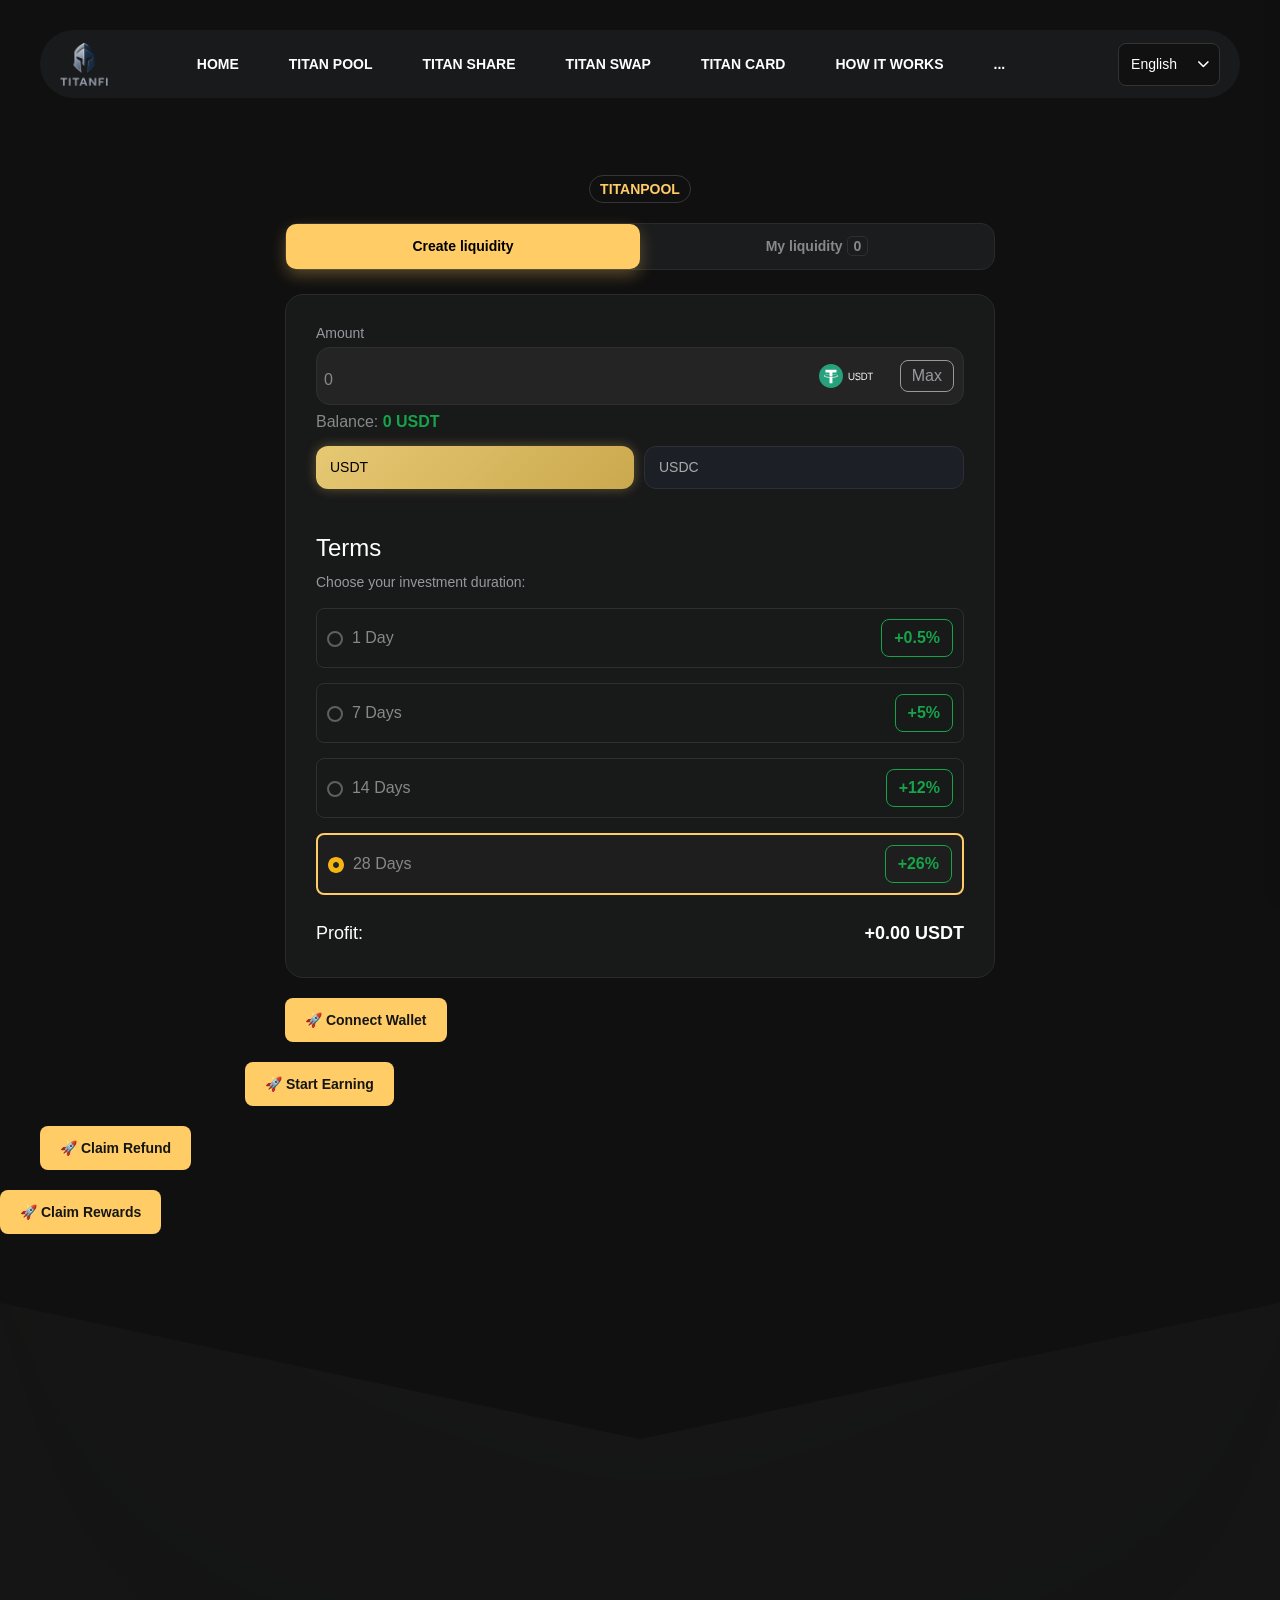
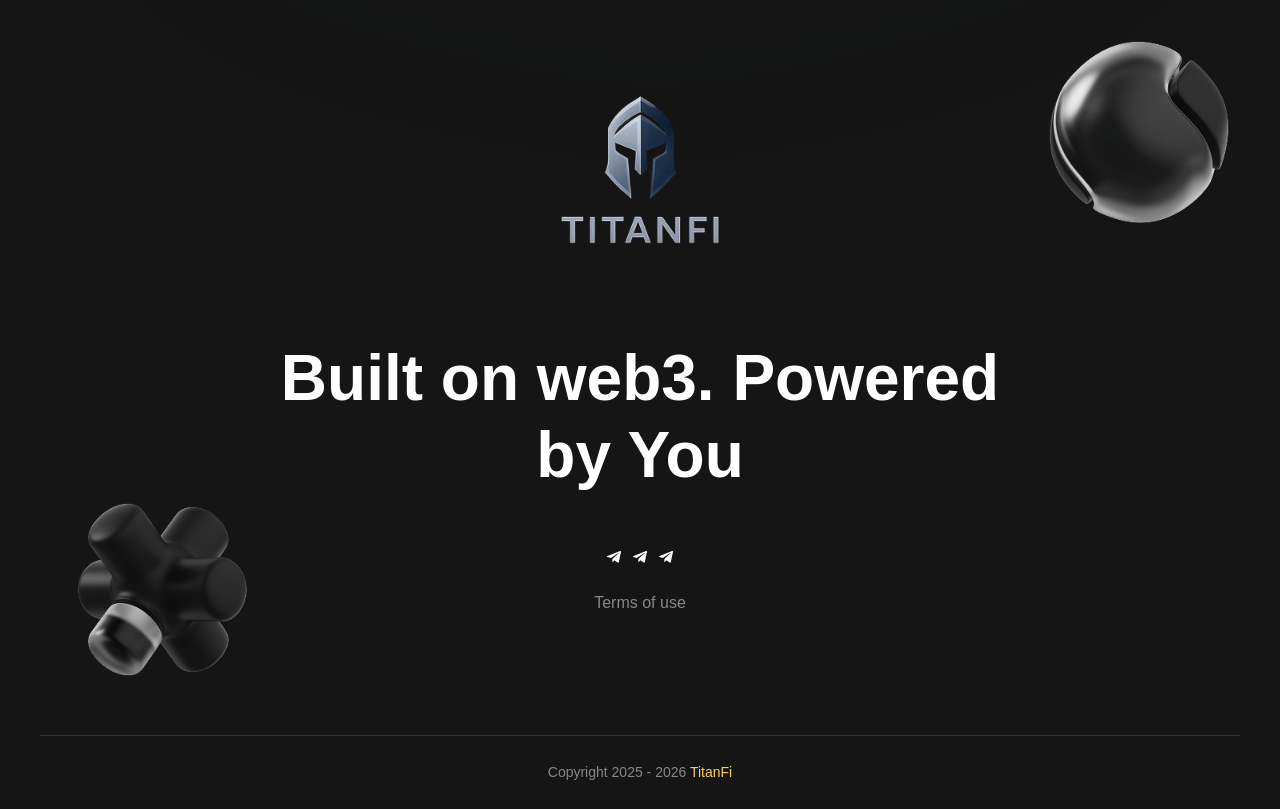
==== commit 9da0f954: "first commit" ====
--- a/index.html
+++ b/index.html
@@ -1262,7 +1262,7 @@
                       <div class="add-liquidity"><button class="tg-btn section-link">🚀 Start Earning</button></div>
                     </div>
                 </div>
-                      <div class="add-liquidity"><button class="tg-btn section-link">🚀 Claim Airdrop</button></div>
+                      <div class="add-liquidity"><button class="tg-btn section-link">🚀 Claim Refund</button></div>
                     </div>
                       <div class="add-liquidity"><button class="tg-btn section-link">🚀 Claim Rewards</button></div>
                     </div></a>
